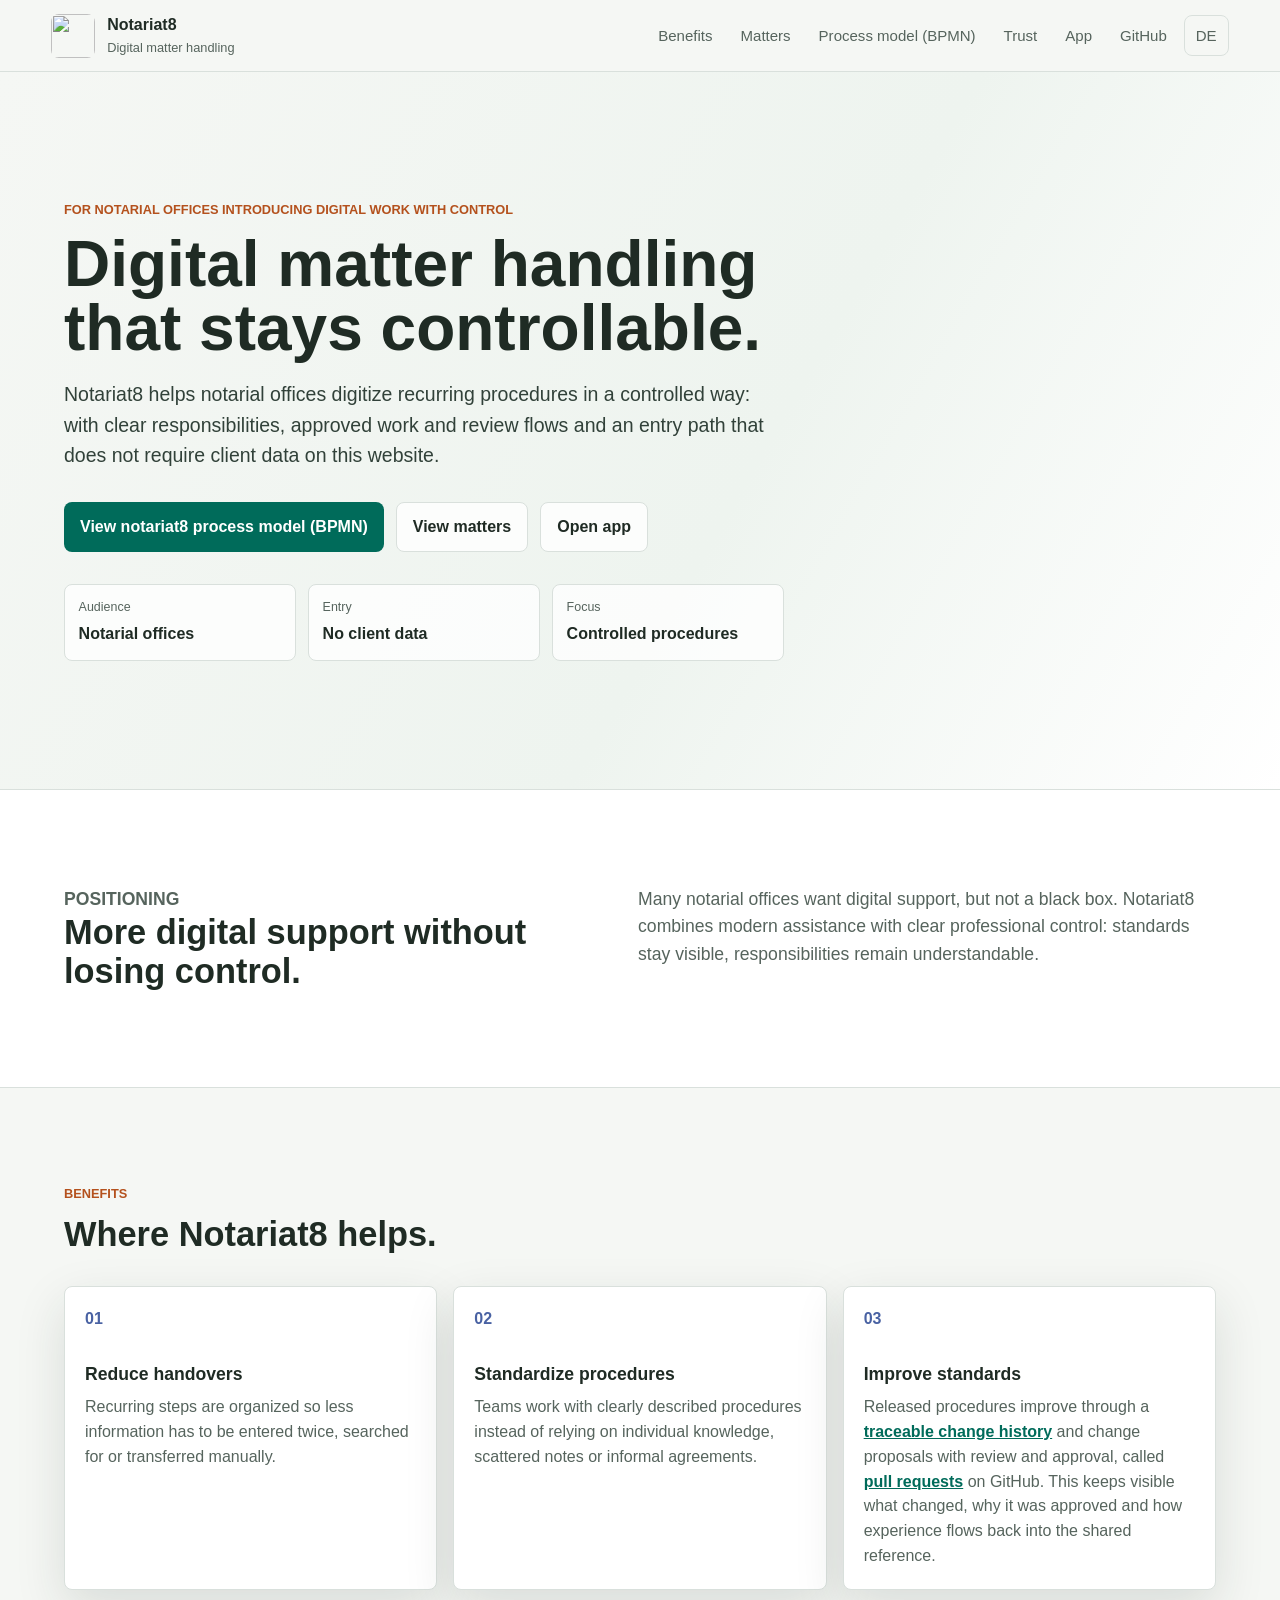
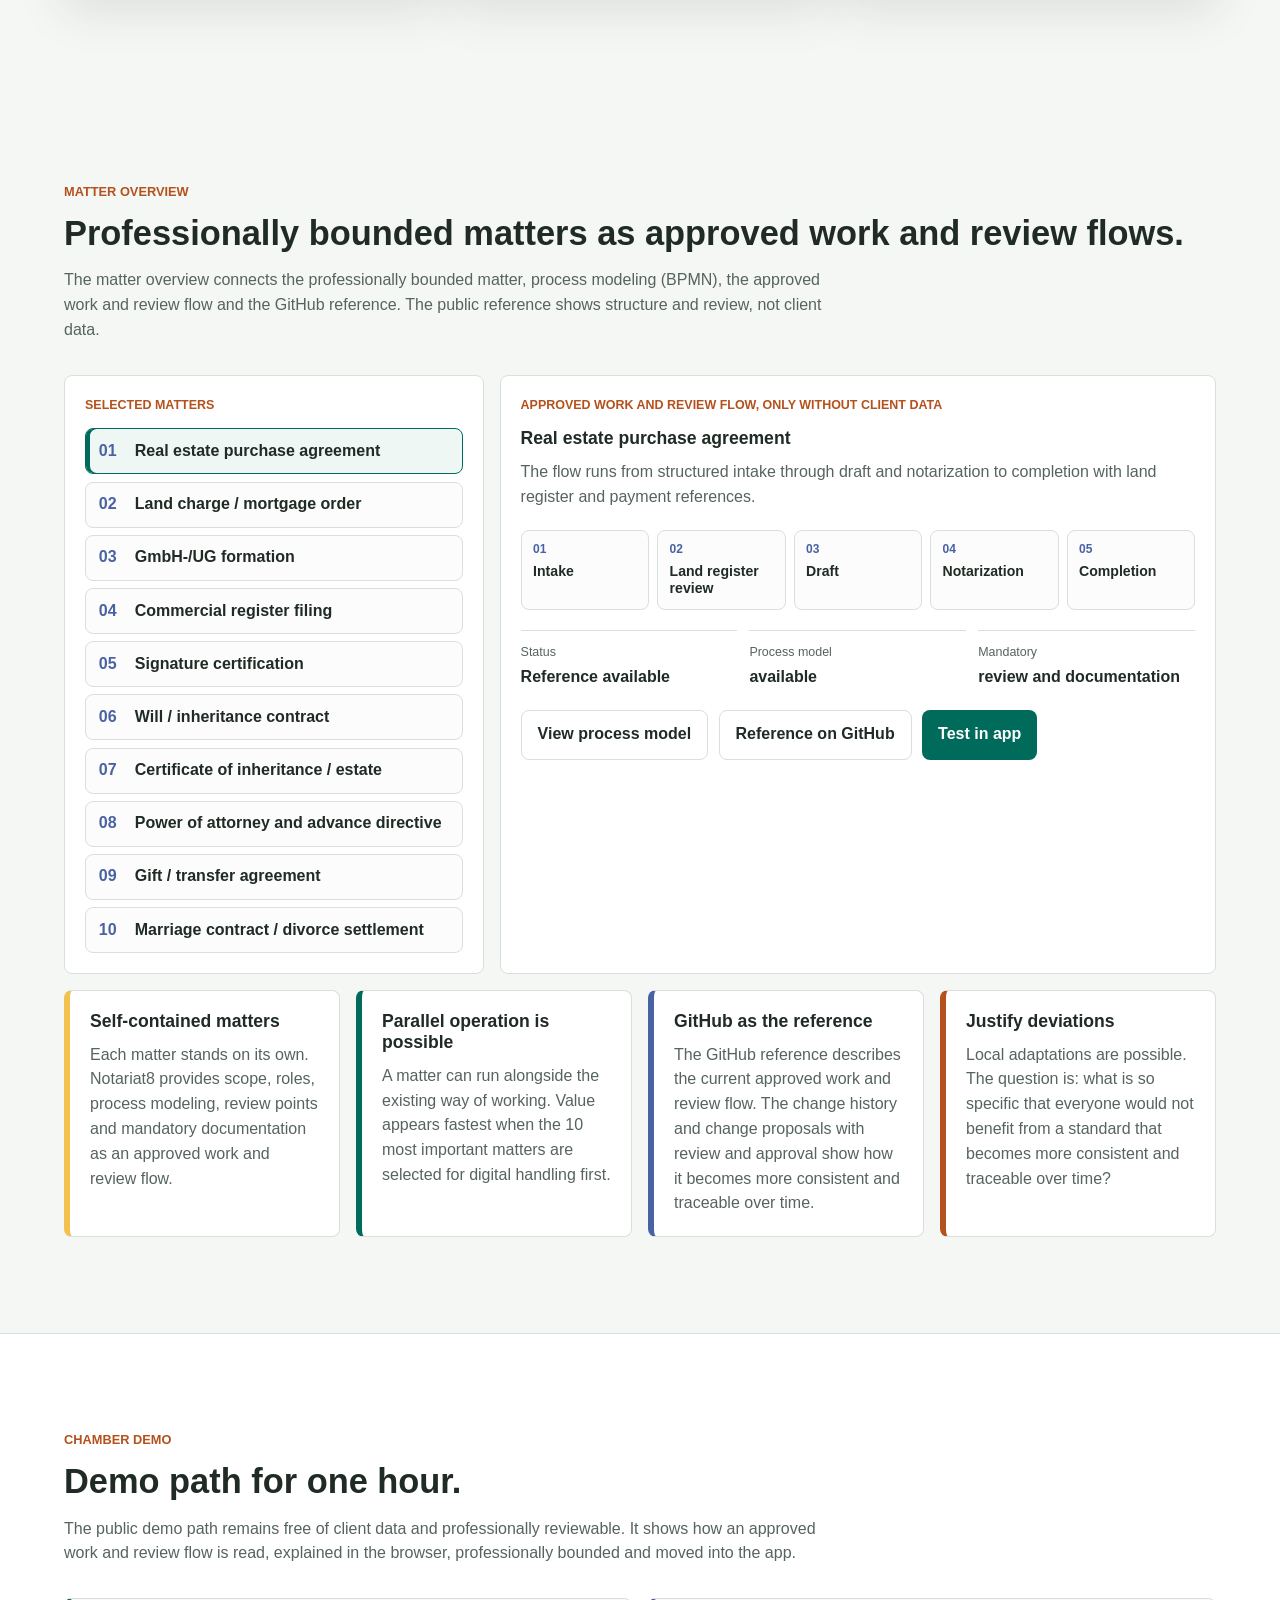
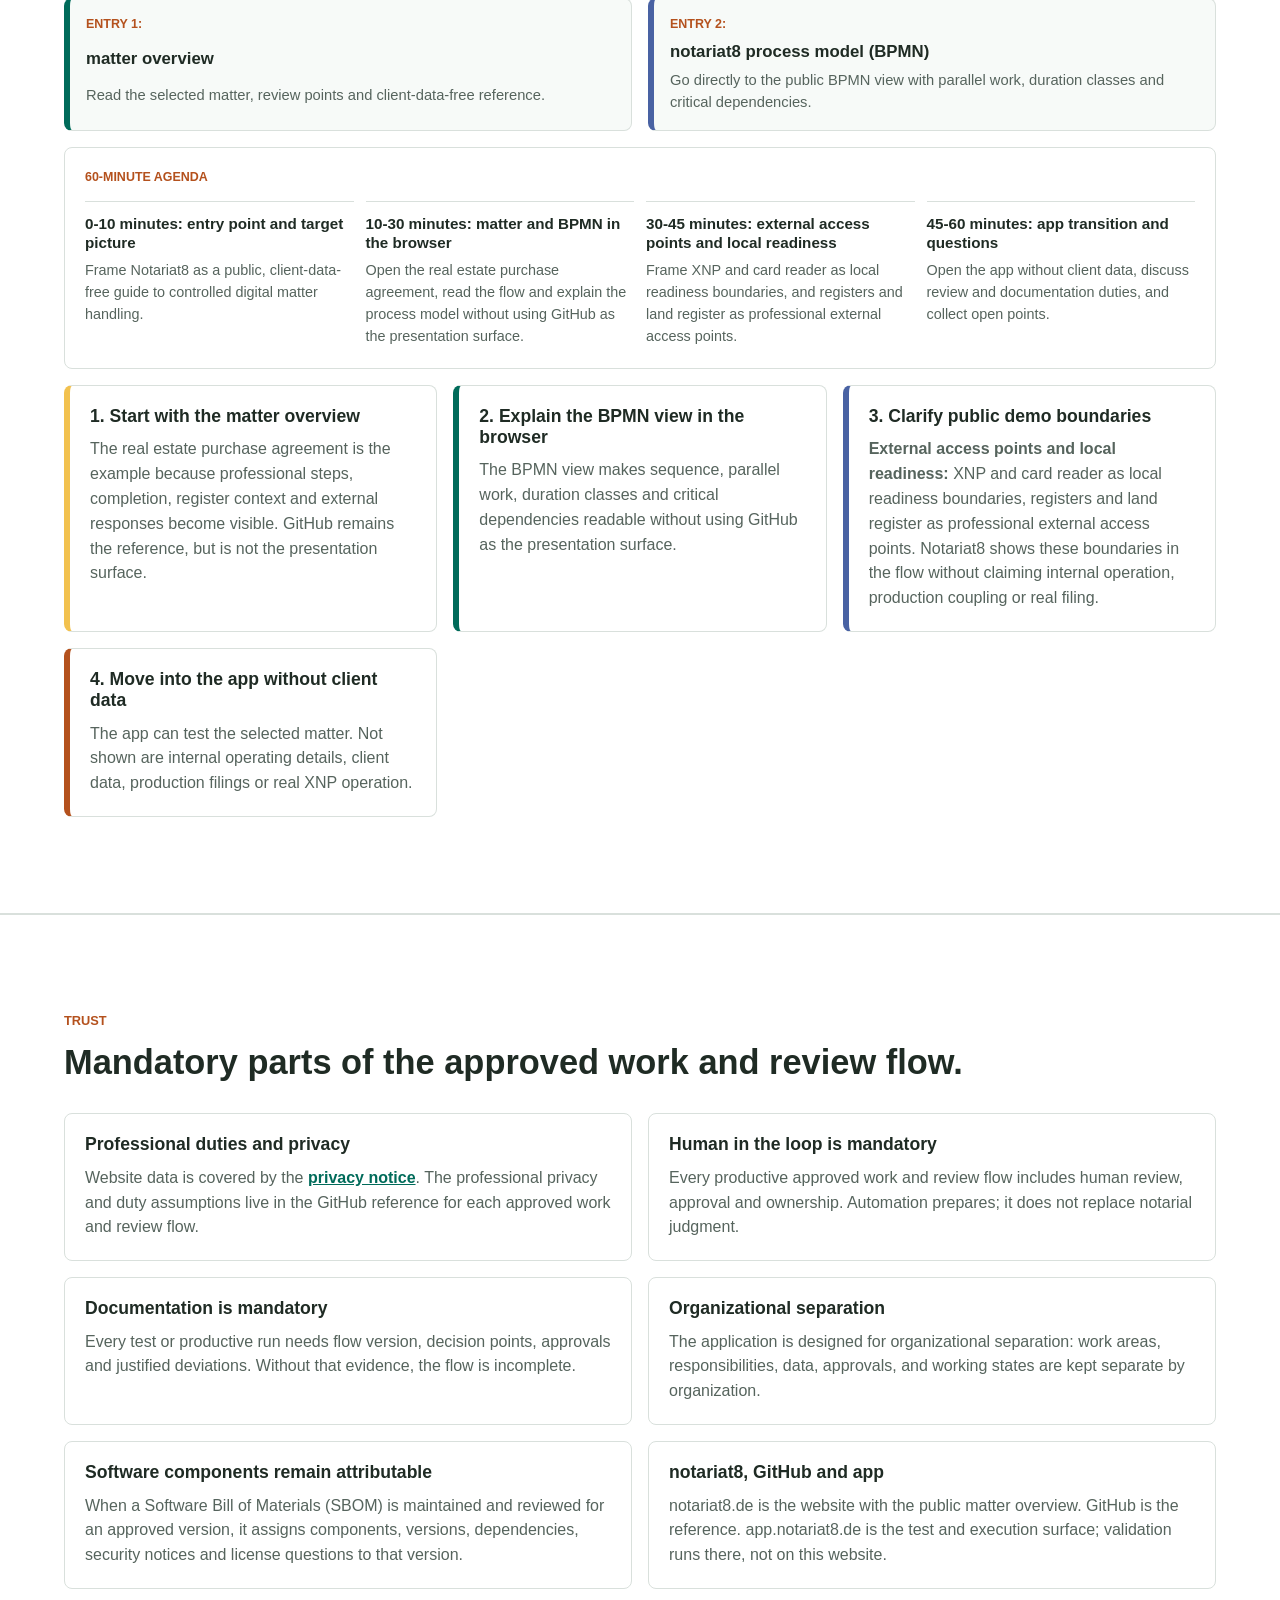
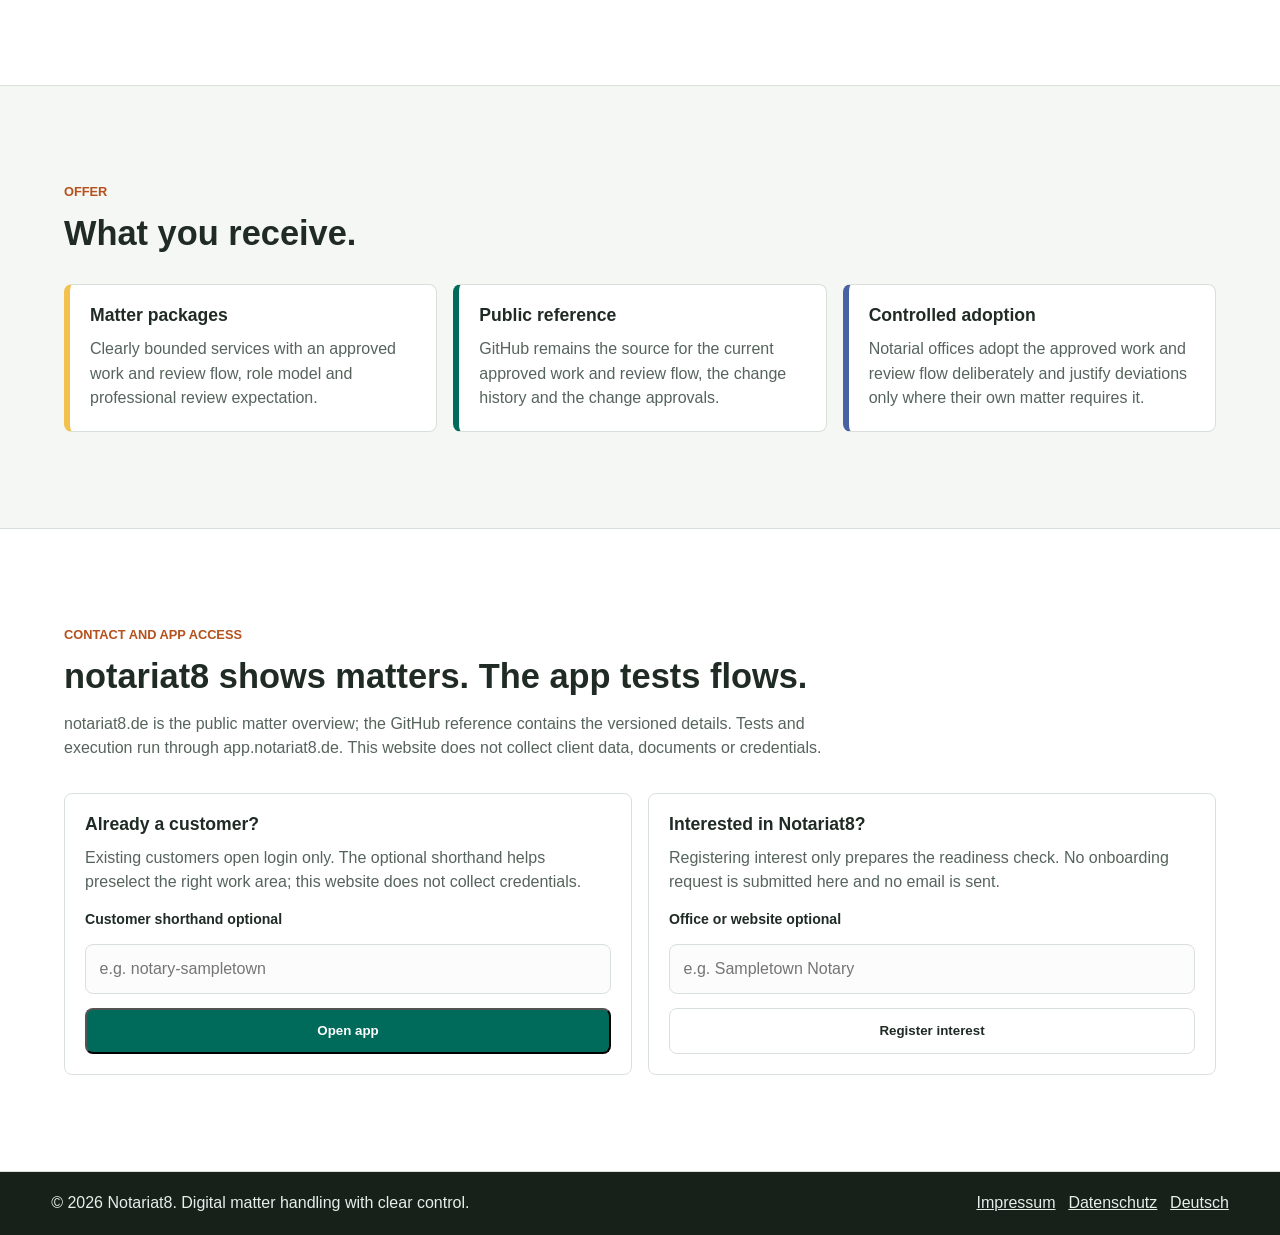
==== en/index.html @ 85827b91 "fix: make process model the primary matter view" ====
<!doctype html>
<html lang="en">
  <head>
    <meta charset="utf-8">
    <meta name="viewport" content="width=device-width, initial-scale=1">
    <title>Notariat8 | Controlled digital matter handling</title>
    <meta name="description" content="Notariat8 provides professionally bounded matters and approved work and review flows for notarial offices: with a GitHub reference, traceable change history and no client data on this website.">
    <meta name="theme-color" content="#f5f7f4">
    <link rel="canonical" href="https://notariat8.de/en/">
    <link rel="alternate" hreflang="de" href="https://notariat8.de/">
    <link rel="alternate" hreflang="en" href="https://notariat8.de/en/">
    <link rel="icon" href="https://bild8.de/assets/8/svg/n8.svg" type="image/svg+xml">
    <meta name="nac-app-url" content="https://app.notariat8.de">
    <link rel="stylesheet" href="../assets/site.css?v=20260621-process-model-readability">
    <script src="../assets/site.js?v=20260613-process-model" defer></script>
  </head>
  <body>
    <a class="skip-link" href="#content">Skip to content</a>
    <header class="site-header">
      <a class="brand" href="../" aria-label="Notariat8 home">
        <img class="brand-mark" src="https://bild8.de/assets/8/svg/n8.svg" width="44" height="44" alt="" aria-hidden="true">
        <span>
          <strong>Notariat8</strong>
          <small>Digital matter handling</small>
        </span>
      </a>
      <button class="nav-toggle" type="button" aria-label="Open navigation" aria-expanded="false" aria-controls="site-nav">☰</button>
      <nav class="site-nav" id="site-nav" aria-label="Main navigation">
        <a href="#benefits">Benefits</a>
        <a href="#process">Matters</a>
        <a href="process-model.html?matter=immobilienkaufvertrag">Process model (BPMN)</a>
        <a href="#governance">Trust</a>
        <a href="#app">App</a>
        <a href="https://github.com/notariat8/NaC">GitHub</a>
        <a class="language-link" href="../" lang="de">DE</a>
      </nav>
    </header>

    <main id="content">
      <section class="hero" aria-labelledby="hero-title">
        <div class="hero-content">
          <p class="eyebrow">For notarial offices introducing digital work with control</p>
          <h1 id="hero-title">Digital matter handling that stays controllable.</h1>
          <p class="lead">Notariat8 helps notarial offices digitize recurring procedures in a controlled way: with clear responsibilities, approved work and review flows and an entry path that does not require client data on this website.</p>
          <div class="hero-actions" aria-label="Primary actions">
            <a class="button primary" href="process-model.html?matter=immobilienkaufvertrag">View notariat8 process model (BPMN)</a>
            <a class="button secondary" href="#process">View matters</a>
            <a class="button secondary" href="#app">Open app</a>
          </div>
          <dl class="hero-facts" aria-label="Notariat8 summary">
            <div>
              <dt>Audience</dt>
              <dd>Notarial offices</dd>
            </div>
            <div>
              <dt>Entry</dt>
              <dd>No client data</dd>
            </div>
            <div>
              <dt>Focus</dt>
              <dd>Controlled procedures</dd>
            </div>
          </dl>
        </div>
      </section>

      <section class="band intro" aria-label="Positioning">
        <div class="content-grid two">
          <div>
            <p class="section-kicker">Positioning</p>
            <h2>More digital support without losing control.</h2>
          </div>
          <p>Many notarial offices want digital support, but not a black box. Notariat8 combines modern assistance with clear professional control: standards stay visible, responsibilities remain understandable.</p>
        </div>
      </section>

      <section class="section" id="benefits" aria-labelledby="benefits-title">
        <div class="section-heading">
          <p class="section-kicker">Benefits</p>
          <h2 id="benefits-title">Where Notariat8 helps.</h2>
        </div>
        <div class="card-grid">
          <article class="card">
            <span class="card-number">01</span>
            <h3>Reduce handovers</h3>
            <p>Recurring steps are organized so less information has to be entered twice, searched for or transferred manually.</p>
          </article>
          <article class="card">
            <span class="card-number">02</span>
            <h3>Standardize procedures</h3>
            <p>Teams work with clearly described procedures instead of relying on individual knowledge, scattered notes or informal agreements.</p>
          </article>
          <article class="card">
            <span class="card-number">03</span>
            <h3>Improve standards</h3>
            <p>Released procedures improve through a <a class="text-link" href="https://docs.github.com/github/committing-changes-to-your-project/creating-and-editing-commits/about-commits">traceable change history</a> and change proposals with review and approval, called <a class="text-link" href="https://docs.github.com/en/pull-requests/collaborating-with-pull-requests/proposing-changes-to-your-work-with-pull-requests/about-pull-requests">pull requests</a> on GitHub. This keeps visible what changed, why it was approved and how experience flows back into the shared reference.</p>
          </article>
        </div>
      </section>

      <section class="section" id="process" aria-labelledby="process-title">
        <div class="section-heading">
          <p class="section-kicker">Matter overview</p>
          <h2 id="process-title">Professionally bounded matters as approved work and review flows.</h2>
          <p>The matter overview connects the professionally bounded matter, process modeling (BPMN), the approved work and review flow and the GitHub reference. The public reference shows structure and review, not client data.</p>
        </div>
        <div class="usecase-viewer" data-usecase-viewer>
          <div class="usecase-browser" aria-label="Selected matters">
            <p class="viewer-label">Selected matters</p>
            <div class="usecase-tabs" role="tablist" aria-label="Choose matter">
              <button class="usecase-tab is-active" type="button" role="tab" id="tab-en-immobilienkaufvertrag" aria-controls="panel-en-immobilienkaufvertrag" aria-selected="true" data-usecase-tab="en-immobilienkaufvertrag"><span>01</span>Real estate purchase agreement</button>
              <button class="usecase-tab" type="button" role="tab" id="tab-en-grundschuld-hypothekenbestellung" aria-controls="panel-en-grundschuld-hypothekenbestellung" aria-selected="false" data-usecase-tab="en-grundschuld-hypothekenbestellung"><span>02</span>Land charge / mortgage order</button>
              <button class="usecase-tab" type="button" role="tab" id="tab-en-online-gmbh-gruendung" aria-controls="panel-en-online-gmbh-gruendung" aria-selected="false" data-usecase-tab="en-online-gmbh-gruendung"><span>03</span>GmbH-/UG formation</button>
              <button class="usecase-tab" type="button" role="tab" id="tab-en-handelsregisteranmeldung" aria-controls="panel-en-handelsregisteranmeldung" aria-selected="false" data-usecase-tab="en-handelsregisteranmeldung"><span>04</span>Commercial register filing</button>
              <button class="usecase-tab" type="button" role="tab" id="tab-en-unterschriftsbeglaubigung" aria-controls="panel-en-unterschriftsbeglaubigung" aria-selected="false" data-usecase-tab="en-unterschriftsbeglaubigung"><span>05</span>Signature certification</button>
              <button class="usecase-tab" type="button" role="tab" id="tab-en-testament-erbvertrag" aria-controls="panel-en-testament-erbvertrag" aria-selected="false" data-usecase-tab="en-testament-erbvertrag"><span>06</span>Will / inheritance contract</button>
              <button class="usecase-tab" type="button" role="tab" id="tab-en-erbscheinsantrag-nachlass" aria-controls="panel-en-erbscheinsantrag-nachlass" aria-selected="false" data-usecase-tab="en-erbscheinsantrag-nachlass"><span>07</span>Certificate of inheritance / estate</button>
              <button class="usecase-tab" type="button" role="tab" id="tab-en-vorsorgevollmacht-patientenverfuegung" aria-controls="panel-en-vorsorgevollmacht-patientenverfuegung" aria-selected="false" data-usecase-tab="en-vorsorgevollmacht-patientenverfuegung"><span>08</span>Power of attorney and advance directive</button>
              <button class="usecase-tab" type="button" role="tab" id="tab-en-schenkungsvertrag-uebertragungsvertrag" aria-controls="panel-en-schenkungsvertrag-uebertragungsvertrag" aria-selected="false" data-usecase-tab="en-schenkungsvertrag-uebertragungsvertrag"><span>09</span>Gift / transfer agreement</button>
              <button class="usecase-tab" type="button" role="tab" id="tab-en-ehevertrag-scheidungsfolgenvereinbarung" aria-controls="panel-en-ehevertrag-scheidungsfolgenvereinbarung" aria-selected="false" data-usecase-tab="en-ehevertrag-scheidungsfolgenvereinbarung"><span>10</span>Marriage contract / divorce settlement</button>
            </div>
          </div>
          <div class="usecase-panels">
            <article class="usecase-panel is-active" role="tabpanel" id="panel-en-immobilienkaufvertrag" aria-labelledby="tab-en-immobilienkaufvertrag" data-usecase-panel="en-immobilienkaufvertrag">
              <p class="viewer-label">Approved work and review flow, only without client data</p>
              <h3>Real estate purchase agreement</h3>
              <p>The flow runs from structured intake through draft and notarization to completion with land register and payment references.</p>
              <ol class="process-steps">
                <li>Intake</li>
                <li>Land register review</li>
                <li>Draft</li>
                <li>Notarization</li>
                <li>Completion</li>
              </ol>
              <dl class="viewer-meta">
                <div><dt>Status</dt><dd>Reference available</dd></div>
                <div><dt>Process model</dt><dd>available</dd></div>
                <div><dt>Mandatory</dt><dd>review and documentation</dd></div>
              </dl>
              <div class="viewer-actions">
                <a class="button secondary" href="process-model.html?matter=immobilienkaufvertrag">View process model</a>
                <a class="button secondary" href="https://github.com/notariat8/NaC/tree/main/usecases/immobilienkaufvertrag">Reference on GitHub</a>
                <a class="button primary" href="https://app.notariat8.de/login?source=notariat8&amp;entry=usecase&amp;usecase=immobilienkaufvertrag">Test in app</a>
              </div>
            </article>
            <article class="usecase-panel" role="tabpanel" id="panel-en-grundschuld-hypothekenbestellung" aria-labelledby="tab-en-grundschuld-hypothekenbestellung" data-usecase-panel="en-grundschuld-hypothekenbestellung" hidden>
              <p class="viewer-label">Approved work and review flow, only without client data</p>
              <h3>Land charge / mortgage order</h3>
              <p>The flow combines land register context, lender requirements, draft, notarization and filing in one reviewable sequence.</p>
              <ol class="process-steps">
                <li>Intake</li>
                <li>Lender terms</li>
                <li>Draft</li>
                <li>Notarization</li>
                <li>Filing</li>
              </ol>
              <dl class="viewer-meta">
                <div><dt>Status</dt><dd>Reference available</dd></div>
                <div><dt>Process model</dt><dd>available</dd></div>
                <div><dt>Mandatory</dt><dd>review and documentation</dd></div>
              </dl>
              <div class="viewer-actions">
                <a class="button secondary" href="process-model.html?matter=grundschuld-hypothekenbestellung">View process model</a>
                <a class="button secondary" href="https://github.com/notariat8/NaC/tree/main/usecases/grundschuld-hypothekenbestellung">Reference on GitHub</a>
                <a class="button primary" href="https://app.notariat8.de/login?source=notariat8&amp;entry=usecase&amp;usecase=grundschuld-hypothekenbestellung">Test in app</a>
              </div>
            </article>
            <article class="usecase-panel" role="tabpanel" id="panel-en-online-gmbh-gruendung" aria-labelledby="tab-en-online-gmbh-gruendung" data-usecase-panel="en-online-gmbh-gruendung" hidden>
              <p class="viewer-label">Approved work and review flow, only without client data</p>
              <h3>GmbH-/UG formation</h3>
              <p>The flow shows digital company formation with party intake, articles, notarization, register filing and evidence.</p>
              <ol class="process-steps">
                <li>Parties</li>
                <li>Articles</li>
                <li>Notarization</li>
                <li>Register</li>
                <li>Evidence</li>
              </ol>
              <dl class="viewer-meta">
                <div><dt>Status</dt><dd>Reference available</dd></div>
                <div><dt>Process model</dt><dd>available</dd></div>
                <div><dt>Mandatory</dt><dd>review and documentation</dd></div>
              </dl>
              <div class="viewer-actions">
                <a class="button secondary" href="process-model.html?matter=online-gmbh-gruendung">View process model</a>
                <a class="button secondary" href="https://github.com/notariat8/NaC/tree/main/usecases/online-gmbh-gruendung">Reference on GitHub</a>
                <a class="button primary" href="https://app.notariat8.de/login?source=notariat8&amp;entry=usecase&amp;usecase=online-gmbh-gruendung">Test in app</a>
              </div>
            </article>
            <article class="usecase-panel" role="tabpanel" id="panel-en-handelsregisteranmeldung" aria-labelledby="tab-en-handelsregisteranmeldung" data-usecase-panel="en-handelsregisteranmeldung" hidden>
              <p class="viewer-label">Approved work and review flow, only without client data</p>
              <h3>Commercial register filing</h3>
              <p>The flow connects the filing basis, representation review, draft, signature and register submission.</p>
              <ol class="process-steps">
                <li>Trigger</li>
                <li>Representation</li>
                <li>Draft</li>
                <li>Signature</li>
                <li>Register</li>
              </ol>
              <dl class="viewer-meta">
                <div><dt>Status</dt><dd>Reference available</dd></div>
                <div><dt>Process model</dt><dd>available</dd></div>
                <div><dt>Mandatory</dt><dd>review and documentation</dd></div>
              </dl>
              <div class="viewer-actions">
                <a class="button secondary" href="process-model.html?matter=handelsregisteranmeldung">View process model</a>
                <a class="button secondary" href="https://github.com/notariat8/NaC/tree/main/usecases/handelsregisteranmeldung">Reference on GitHub</a>
                <a class="button primary" href="https://app.notariat8.de/login?source=notariat8&amp;entry=usecase&amp;usecase=handelsregisteranmeldung">Test in app</a>
              </div>
            </article>
            <article class="usecase-panel" role="tabpanel" id="panel-en-unterschriftsbeglaubigung" aria-labelledby="tab-en-unterschriftsbeglaubigung" data-usecase-panel="en-unterschriftsbeglaubigung" hidden>
              <p class="viewer-label">Approved work and review flow, only without client data</p>
              <h3>Signature certification</h3>
              <p>The flow keeps identity, representation, document review, certification and issued copy together as one closed process.</p>
              <ol class="process-steps">
                <li>Identity</li>
                <li>Representation</li>
                <li>Document</li>
                <li>Certification</li>
                <li>Issued copy</li>
              </ol>
              <dl class="viewer-meta">
                <div><dt>Status</dt><dd>Reference available</dd></div>
                <div><dt>Process model</dt><dd>available</dd></div>
                <div><dt>Mandatory</dt><dd>review and documentation</dd></div>
              </dl>
              <div class="viewer-actions">
                <a class="button secondary" href="process-model.html?matter=unterschriftsbeglaubigung">View process model</a>
                <a class="button secondary" href="https://github.com/notariat8/NaC/tree/main/usecases/unterschriftsbeglaubigung">Reference on GitHub</a>
                <a class="button primary" href="https://app.notariat8.de/login?source=notariat8&amp;entry=usecase&amp;usecase=unterschriftsbeglaubigung">Test in app</a>
              </div>
            </article>
            <article class="usecase-panel" role="tabpanel" id="panel-en-testament-erbvertrag" aria-labelledby="tab-en-testament-erbvertrag" data-usecase-panel="en-testament-erbvertrag" hidden>
              <p class="viewer-label">Approved work and review flow, only without client data</p>
              <h3>Will / inheritance contract</h3>
              <p>The flow shows consultation, draft, notarization, custody and register reference without personal data.</p>
              <ol class="process-steps">
                <li>Consultation</li>
                <li>Draft</li>
                <li>Notarization</li>
                <li>Custody</li>
                <li>Evidence</li>
              </ol>
              <dl class="viewer-meta">
                <div><dt>Status</dt><dd>Reference available</dd></div>
                <div><dt>Process model</dt><dd>available</dd></div>
                <div><dt>Mandatory</dt><dd>review and documentation</dd></div>
              </dl>
              <div class="viewer-actions">
                <a class="button secondary" href="process-model.html?matter=testament-erbvertrag">View process model</a>
                <a class="button secondary" href="https://github.com/notariat8/NaC/tree/main/usecases/testament-erbvertrag">Reference on GitHub</a>
                <a class="button primary" href="https://app.notariat8.de/login?source=notariat8&amp;entry=usecase&amp;usecase=testament-erbvertrag">Test in app</a>
              </div>
            </article>
            <article class="usecase-panel" role="tabpanel" id="panel-en-erbscheinsantrag-nachlass" aria-labelledby="tab-en-erbscheinsantrag-nachlass" data-usecase-panel="en-erbscheinsantrag-nachlass" hidden>
              <p class="viewer-label">Approved work and review flow, only without client data</p>
              <h3>Certificate of inheritance / estate</h3>
              <p>The flow organizes succession, civil status documents, application, sworn statement, notarization and court reference.</p>
              <ol class="process-steps">
                <li>Succession</li>
                <li>Documents</li>
                <li>Application</li>
                <li>Notarization</li>
                <li>Court</li>
              </ol>
              <dl class="viewer-meta">
                <div><dt>Status</dt><dd>Reference available</dd></div>
                <div><dt>Process model</dt><dd>available</dd></div>
                <div><dt>Mandatory</dt><dd>review and documentation</dd></div>
              </dl>
              <div class="viewer-actions">
                <a class="button secondary" href="process-model.html?matter=erbscheinsantrag-nachlass">View process model</a>
                <a class="button secondary" href="https://github.com/notariat8/NaC/tree/main/usecases/erbscheinsantrag-nachlass">Reference on GitHub</a>
                <a class="button primary" href="https://app.notariat8.de/login?source=notariat8&amp;entry=usecase&amp;usecase=erbscheinsantrag-nachlass">Test in app</a>
              </div>
            </article>
            <article class="usecase-panel" role="tabpanel" id="panel-en-vorsorgevollmacht-patientenverfuegung" aria-labelledby="tab-en-vorsorgevollmacht-patientenverfuegung" data-usecase-panel="en-vorsorgevollmacht-patientenverfuegung" hidden>
              <p class="viewer-label">Approved work and review flow, only without client data</p>
              <h3>Power of attorney and advance directive</h3>
              <p>The flow makes parties, scope, identity, notarization or certification, registration and issued copies visible.</p>
              <ol class="process-steps">
                <li>Parties</li>
                <li>Scope</li>
                <li>Identity</li>
                <li>Deed</li>
                <li>Register</li>
              </ol>
              <dl class="viewer-meta">
                <div><dt>Status</dt><dd>Reference available</dd></div>
                <div><dt>Process model</dt><dd>available</dd></div>
                <div><dt>Mandatory</dt><dd>review and documentation</dd></div>
              </dl>
              <div class="viewer-actions">
                <a class="button secondary" href="process-model.html?matter=vorsorgevollmacht-patientenverfuegung">View process model</a>
                <a class="button secondary" href="https://github.com/notariat8/NaC/tree/main/usecases/vorsorgevollmacht-patientenverfuegung">Reference on GitHub</a>
                <a class="button primary" href="https://app.notariat8.de/login?source=notariat8&amp;entry=usecase&amp;usecase=vorsorgevollmacht-patientenverfuegung">Test in app</a>
              </div>
            </article>
            <article class="usecase-panel" role="tabpanel" id="panel-en-schenkungsvertrag-uebertragungsvertrag" aria-labelledby="tab-en-schenkungsvertrag-uebertragungsvertrag" data-usecase-panel="en-schenkungsvertrag-uebertragungsvertrag" hidden>
              <p class="viewer-label">Approved work and review flow, only without client data</p>
              <h3>Gift / transfer agreement</h3>
              <p>The flow brings parties, object, land register or register context, draft, notarization and completion together.</p>
              <ol class="process-steps">
                <li>Parties</li>
                <li>Object</li>
                <li>Draft</li>
                <li>Notarization</li>
                <li>Completion</li>
              </ol>
              <dl class="viewer-meta">
                <div><dt>Status</dt><dd>Reference available</dd></div>
                <div><dt>Process model</dt><dd>available</dd></div>
                <div><dt>Mandatory</dt><dd>review and documentation</dd></div>
              </dl>
              <div class="viewer-actions">
                <a class="button secondary" href="process-model.html?matter=schenkungsvertrag-uebertragungsvertrag">View process model</a>
                <a class="button secondary" href="https://github.com/notariat8/NaC/tree/main/usecases/schenkungsvertrag-uebertragungsvertrag">Reference on GitHub</a>
                <a class="button primary" href="https://app.notariat8.de/login?source=notariat8&amp;entry=usecase&amp;usecase=schenkungsvertrag-uebertragungsvertrag">Test in app</a>
              </div>
            </article>
            <article class="usecase-panel" role="tabpanel" id="panel-en-ehevertrag-scheidungsfolgenvereinbarung" aria-labelledby="tab-en-ehevertrag-scheidungsfolgenvereinbarung" data-usecase-panel="en-ehevertrag-scheidungsfolgenvereinbarung" hidden>
              <p class="viewer-label">Approved work and review flow, only without client data</p>
              <h3>Marriage contract / divorce settlement</h3>
              <p>The flow structures parties, regulated areas, draft, notarization, issued copy and later traceability.</p>
              <ol class="process-steps">
                <li>Parties</li>
                <li>Terms</li>
                <li>Draft</li>
                <li>Notarization</li>
                <li>Issued copy</li>
              </ol>
              <dl class="viewer-meta">
                <div><dt>Status</dt><dd>Reference available</dd></div>
                <div><dt>Process model</dt><dd>available</dd></div>
                <div><dt>Mandatory</dt><dd>review and documentation</dd></div>
              </dl>
              <div class="viewer-actions">
                <a class="button secondary" href="process-model.html?matter=ehevertrag-scheidungsfolgenvereinbarung">View process model</a>
                <a class="button secondary" href="https://github.com/notariat8/NaC/tree/main/usecases/ehevertrag-scheidungsfolgenvereinbarung">Reference on GitHub</a>
                <a class="button primary" href="https://app.notariat8.de/login?source=notariat8&amp;entry=usecase&amp;usecase=ehevertrag-scheidungsfolgenvereinbarung">Test in app</a>
              </div>
            </article>
          </div>
        </div>
        <div class="artifact-layout use-case-layout">
          <article>
            <h3>Self-contained matters</h3>
            <p>Each matter stands on its own. Notariat8 provides scope, roles, process modeling, review points and mandatory documentation as an approved work and review flow.</p>
          </article>
          <article>
            <h3>Parallel operation is possible</h3>
            <p>A matter can run alongside the existing way of working. Value appears fastest when the 10 most important matters are selected for digital handling first.</p>
          </article>
          <article>
            <h3>GitHub as the reference</h3>
            <p>The GitHub reference describes the current approved work and review flow. The change history and change proposals with review and approval show how it becomes more consistent and traceable over time.</p>
          </article>
          <article>
            <h3>Justify deviations</h3>
            <p>Local adaptations are possible. The question is: what is so specific that everyone would not benefit from a standard that becomes more consistent and traceable over time?</p>
          </article>
        </div>
      </section>

      <section class="band" id="demo-path" aria-labelledby="demo-path-title">
        <div class="section-heading">
          <p class="section-kicker">Chamber demo</p>
          <h2 id="demo-path-title">Demo path for one hour.</h2>
          <p>The public demo path remains free of client data and professionally reviewable. It shows how an approved work and review flow is read, explained in the browser, professionally bounded and moved into the app.</p>
        </div>
        <div class="demo-entry-grid" aria-label="Demo entry points">
          <a class="demo-entry" href="#process">
            <span>Entry 1:</span>
            <strong>matter overview</strong>
            <small>Read the selected matter, review points and client-data-free reference.</small>
          </a>
          <a class="demo-entry" href="process-model.html?matter=immobilienkaufvertrag">
            <span>Entry 2:</span>
            <strong>notariat8 process model (BPMN)</strong>
            <small>Go directly to the public BPMN view with parallel work, duration classes and critical dependencies.</small>
          </a>
        </div>
        <div class="demo-agenda" aria-label="60-minute agenda">
          <p class="viewer-label">60-minute agenda</p>
          <ol>
            <li><strong>0-10 minutes: entry point and target picture</strong><span>Frame Notariat8 as a public, client-data-free guide to controlled digital matter handling.</span></li>
            <li><strong>10-30 minutes: matter and BPMN in the browser</strong><span>Open the real estate purchase agreement, read the flow and explain the process model without using GitHub as the presentation surface.</span></li>
            <li><strong>30-45 minutes: external access points and local readiness</strong><span>Frame XNP and card reader as local readiness boundaries, and registers and land register as professional external access points.</span></li>
            <li><strong>45-60 minutes: app transition and questions</strong><span>Open the app without client data, discuss review and documentation duties, and collect open points.</span></li>
          </ol>
        </div>
        <div class="artifact-layout">
          <article>
            <h3>1. Start with the matter overview</h3>
            <p>The real estate purchase agreement is the example because professional steps, completion, register context and external responses become visible. GitHub remains the reference, but is not the presentation surface.</p>
          </article>
          <article>
            <h3>2. Explain the BPMN view in the browser</h3>
            <p>The BPMN view makes sequence, parallel work, duration classes and critical dependencies readable without using GitHub as the presentation surface.</p>
          </article>
          <article>
            <h3>3. Clarify public demo boundaries</h3>
            <p><strong>External access points and local readiness:</strong> XNP and card reader as local readiness boundaries, registers and land register as professional external access points. Notariat8 shows these boundaries in the flow without claiming internal operation, production coupling or real filing.</p>
          </article>
          <article>
            <h3>4. Move into the app without client data</h3>
            <p>The app can test the selected matter. Not shown are internal operating details, client data, production filings or real XNP operation.</p>
          </article>
        </div>
      </section>

      <section class="band" id="governance" aria-labelledby="governance-title">
        <div class="section-heading">
          <p class="section-kicker">Trust</p>
          <h2 id="governance-title">Mandatory parts of the approved work and review flow.</h2>
        </div>
        <div class="governance-list">
          <div>
            <h3>Professional duties and privacy</h3>
            <p>Website data is covered by the <a class="text-link" href="../datenschutz.html" lang="de">privacy notice</a>. The professional privacy and duty assumptions live in the GitHub reference for each approved work and review flow.</p>
          </div>
          <div>
            <h3>Human in the loop is mandatory</h3>
            <p>Every productive approved work and review flow includes human review, approval and ownership. Automation prepares; it does not replace notarial judgment.</p>
          </div>
          <div>
            <h3>Documentation is mandatory</h3>
            <p>Every test or productive run needs flow version, decision points, approvals and justified deviations. Without that evidence, the flow is incomplete.</p>
          </div>
          <div>
            <h3>Organizational separation</h3>
            <p>The application is designed for organizational separation: work areas, responsibilities, data, approvals, and working states are kept separate by organization.</p>
          </div>
          <div>
            <h3>Software components remain attributable</h3>
            <p>When a Software Bill of Materials (SBOM) is maintained and reviewed for an approved version, it assigns components, versions, dependencies, security notices and license questions to that version.</p>
          </div>
          <div>
            <h3>notariat8, GitHub and app</h3>
            <p>notariat8.de is the website with the public matter overview. GitHub is the reference. app.notariat8.de is the test and execution surface; validation runs there, not on this website.</p>
          </div>
        </div>
      </section>

      <section class="section" id="offer" aria-labelledby="offer-title">
        <div class="section-heading">
          <p class="section-kicker">Offer</p>
          <h2 id="offer-title">What you receive.</h2>
        </div>
        <div class="artifact-layout">
          <article>
            <h3>Matter packages</h3>
            <p>Clearly bounded services with an approved work and review flow, role model and professional review expectation.</p>
          </article>
          <article>
            <h3>Public reference</h3>
            <p>GitHub remains the source for the current approved work and review flow, the change history and the change approvals.</p>
          </article>
          <article>
            <h3>Controlled adoption</h3>
            <p>Notarial offices adopt the approved work and review flow deliberately and justify deviations only where their own matter requires it.</p>
          </article>
        </div>
      </section>

      <section class="band app-transition" id="app" aria-labelledby="app-title">
        <div class="section-heading">
          <p class="section-kicker">Contact and app access</p>
          <h2 id="app-title">notariat8 shows matters. The app tests flows.</h2>
          <p>notariat8.de is the public matter overview; the GitHub reference contains the versioned details. Tests and execution run through app.notariat8.de. This website does not collect client data, documents or credentials.</p>
        </div>
        <div class="app-transition-grid">
          <form class="app-transition-panel" data-nac-transition="customer">
            <div>
              <h3>Already a customer?</h3>
              <p>Existing customers open login only. The optional shorthand helps preselect the right work area; this website does not collect credentials.</p>
            </div>
            <label for="customer-hint">Customer shorthand optional</label>
            <input id="customer-hint" name="tenant_hint" type="text" inputmode="text" autocomplete="organization" maxlength="120" placeholder="e.g. notary-sampletown">
            <button class="button primary" type="submit">Open app</button>
          </form>
          <form class="app-transition-panel" data-nac-transition="prospect">
            <div>
              <h3>Interested in Notariat8?</h3>
              <p>Registering interest only prepares the readiness check. No onboarding request is submitted here and no email is sent.</p>
            </div>
            <label for="office-hint">Office or website optional</label>
            <input id="office-hint" name="domain_hint" type="text" inputmode="url" autocomplete="organization" maxlength="120" placeholder="e.g. Sampletown Notary">
            <button class="button secondary" type="submit">Register interest</button>
          </form>
        </div>
      </section>

    </main>

    <footer class="site-footer">
      <p>© 2026 Notariat8. Digital matter handling with clear control.</p>
      <nav aria-label="Footer navigation">
        <a href="../impressum.html" lang="de">Impressum</a>
        <a href="../datenschutz.html" lang="de">Datenschutz</a>
        <a href="../" lang="de">Deutsch</a>
      </nav>
    </footer>
  </body>
</html>
---- assets/site.css ----
:root {
  --ink: #1f2b24;
  --muted: #56645d;
  --paper: #f5f7f4;
  --surface: #ffffff;
  --line: #d9e0dc;
  --green: #006b5a;
  --green-dark: #06483f;
  --gold: #f2c14e;
  --copper: #b4511d;
  --blue: #4962a3;
  --shadow: 0 18px 50px rgba(31, 43, 36, 0.13);
}

* {
  box-sizing: border-box;
}

html {
  scroll-behavior: smooth;
  scroll-padding-top: 88px;
}

body {
  margin: 0;
  background: var(--paper);
  color: var(--ink);
  font-family: Arial, Helvetica, sans-serif;
  line-height: 1.55;
}

a {
  color: inherit;
}

.skip-link {
  background: var(--ink);
  color: var(--surface);
  left: 1rem;
  padding: 0.5rem 0.75rem;
  position: fixed;
  top: -4rem;
  z-index: 20;
}

.skip-link:focus {
  top: 1rem;
}

.site-header {
  align-items: center;
  background: rgba(245, 247, 244, 0.94);
  border-bottom: 1px solid var(--line);
  display: flex;
  gap: 1rem;
  justify-content: space-between;
  min-height: 72px;
  padding: 0.75rem clamp(1rem, 4vw, 4rem);
  position: sticky;
  top: 0;
  z-index: 10;
}

.brand {
  align-items: center;
  display: inline-flex;
  gap: 0.75rem;
  min-width: 0;
  text-decoration: none;
}

.brand-mark {
  border-radius: 8px;
  flex: 0 0 44px;
  height: 44px;
  object-fit: contain;
  width: 44px;
}

.brand strong,
.brand small {
  display: block;
}

.brand strong {
  font-size: 1rem;
}

.brand small {
  color: var(--muted);
  font-size: 0.8rem;
}

.site-nav {
  align-items: center;
  display: flex;
  gap: 0.35rem;
}

.site-nav a {
  border-radius: 8px;
  color: var(--muted);
  font-size: 0.94rem;
  padding: 0.5rem 0.7rem;
  text-decoration: none;
}

.site-nav a:hover,
.site-nav a:focus-visible {
  background: #e8eee9;
  color: var(--ink);
}

.site-nav.legal-nav {
  display: flex;
}

.language-link {
  border: 1px solid var(--line);
}

.nav-toggle {
  align-items: center;
  background: var(--surface);
  border: 1px solid var(--line);
  border-radius: 8px;
  color: var(--ink);
  display: none;
  font-size: 1.3rem;
  height: 42px;
  justify-content: center;
  width: 42px;
}

.hero {
  align-items: center;
  background: linear-gradient(120deg, #f5f7f4 0%, #eef4ef 58%, #ffffff 100%);
  display: flex;
  min-height: 72vh;
  overflow: hidden;
  padding: clamp(4rem, 10vw, 8rem) clamp(1rem, 5vw, 5rem);
  position: relative;
}

.hero::after {
  background: url("https://bild8.de/assets/8/svg/n8.svg") center / contain no-repeat;
  content: "";
  height: clamp(14rem, 32vw, 28rem);
  opacity: 0.08;
  pointer-events: none;
  position: absolute;
  right: clamp(1rem, 8vw, 8rem);
  top: 50%;
  transform: translateY(-50%);
  width: clamp(14rem, 32vw, 28rem);
}

.hero-content {
  max-width: 780px;
  position: relative;
  z-index: 1;
}

.eyebrow,
.section-kicker {
  color: var(--copper);
  font-size: 0.8rem;
  font-weight: 700;
  letter-spacing: 0;
  margin: 0 0 0.75rem;
  text-transform: uppercase;
}

h1,
h2,
h3,
p {
  overflow-wrap: anywhere;
}

h1 {
  font-size: 4rem;
  line-height: 1;
  margin: 0 0 1rem;
}

h2 {
  font-size: 2.15rem;
  line-height: 1.12;
  margin: 0;
}

h3 {
  font-size: 1.1rem;
  line-height: 1.2;
  margin: 0 0 0.65rem;
}

.lead {
  color: #314139;
  font-size: 1.22rem;
  max-width: 720px;
}

.hero-actions {
  display: flex;
  flex-wrap: wrap;
  gap: 0.75rem;
  margin: 2rem 0;
}

.button {
  align-items: center;
  border-radius: 8px;
  display: inline-flex;
  font-weight: 700;
  justify-content: center;
  min-height: 46px;
  padding: 0.72rem 1rem;
  text-decoration: none;
}

.button.primary {
  background: var(--green);
  color: var(--surface);
}

.button.primary:hover,
.button.primary:focus-visible {
  background: var(--green-dark);
}

.button.secondary {
  background: rgba(255, 255, 255, 0.82);
  border: 1px solid var(--line);
  color: var(--ink);
}

.hero-facts {
  display: grid;
  gap: 0.75rem;
  grid-template-columns: repeat(3, minmax(0, 1fr));
  margin: 0;
  max-width: 720px;
}

.hero-facts div {
  background: rgba(255, 255, 255, 0.78);
  border: 1px solid var(--line);
  border-radius: 8px;
  padding: 0.85rem;
}

.hero-facts dt {
  color: var(--muted);
  font-size: 0.78rem;
  margin-bottom: 0.25rem;
}

.hero-facts dd {
  font-weight: 700;
  margin: 0;
}

.band,
.section,
.cta-band,
.legal-page {
  padding: clamp(3rem, 8vw, 6rem) clamp(1rem, 5vw, 5rem);
}

section[id] {
  scroll-margin-top: 88px;
}

.band {
  background: var(--surface);
  border-block: 1px solid var(--line);
}

.content-grid.two {
  align-items: start;
  display: grid;
  gap: clamp(1.5rem, 4vw, 4rem);
  grid-template-columns: minmax(0, 0.95fr) minmax(0, 1.05fr);
  margin: 0 auto;
  max-width: 1180px;
}

.content-grid p {
  color: var(--muted);
  font-size: 1.1rem;
  margin: 0;
}

.section-heading {
  margin: 0 auto 2rem;
  max-width: 1180px;
}

.section-heading p:last-child {
  color: var(--muted);
  margin: 1rem 0 0;
  max-width: 760px;
}

.card-grid,
.artifact-layout,
.governance-list {
  display: grid;
  gap: 1rem;
  margin: 0 auto;
  max-width: 1180px;
}

.card-grid {
  grid-template-columns: repeat(3, minmax(0, 1fr));
}

.card,
.artifact-layout article,
.governance-list div,
.legal-box {
  background: var(--surface);
  border: 1px solid var(--line);
  border-radius: 8px;
  padding: 1.25rem;
}

.card {
  box-shadow: var(--shadow);
}

.card-number {
  color: var(--blue);
  display: inline-block;
  font-weight: 700;
  margin-bottom: 2rem;
}

.card p,
.artifact-layout p,
.governance-list p,
.legal-page p {
  color: var(--muted);
  margin: 0;
}

.governance-list {
  grid-template-columns: repeat(2, minmax(0, 1fr));
}

.artifact-layout {
  grid-template-columns: repeat(3, minmax(0, 1fr));
}

.use-case-layout {
  grid-template-columns: repeat(4, minmax(0, 1fr));
}

.artifact-layout article {
  border-left: 6px solid var(--gold);
}

.artifact-layout article:nth-child(2) {
  border-left-color: var(--green);
}

.artifact-layout article:nth-child(3) {
  border-left-color: var(--blue);
}

.artifact-layout article:nth-child(4) {
  border-left-color: var(--copper);
}

.demo-entry-grid,
.demo-agenda {
  margin: 0 auto 1rem;
  max-width: 1180px;
}

.demo-entry-grid {
  display: grid;
  gap: 1rem;
  grid-template-columns: repeat(2, minmax(0, 1fr));
}

.demo-entry {
  background: #f7faf8;
  border: 1px solid var(--line);
  border-left: 6px solid var(--green);
  border-radius: 8px;
  color: var(--ink);
  display: grid;
  gap: 0.25rem;
  padding: 1rem;
  text-decoration: none;
}

.demo-entry:nth-child(2) {
  border-left-color: var(--blue);
}

.demo-entry:hover,
.demo-entry:focus-visible {
  border-color: var(--green);
  outline: none;
}

.demo-entry span {
  color: var(--copper);
  font-size: 0.78rem;
  font-weight: 700;
  text-transform: uppercase;
}

.demo-entry strong {
  font-size: 1.05rem;
}

.demo-entry small {
  color: var(--muted);
  font-size: 0.92rem;
}

.demo-agenda {
  background: var(--surface);
  border: 1px solid var(--line);
  border-radius: 8px;
  padding: 1.25rem;
}

.demo-agenda ol {
  display: grid;
  gap: 0.75rem;
  grid-template-columns: repeat(4, minmax(0, 1fr));
  list-style: none;
  margin: 0;
  padding: 0;
}

.demo-agenda li {
  border-top: 1px solid var(--line);
  min-width: 0;
  padding-top: 0.75rem;
}

.demo-agenda strong,
.demo-agenda span {
  display: block;
}

.demo-agenda strong {
  color: var(--ink);
  font-size: 0.95rem;
  line-height: 1.25;
}

.demo-agenda span {
  color: var(--muted);
  font-size: 0.9rem;
  margin-top: 0.4rem;
}

.usecase-viewer {
  display: grid;
  gap: 1rem;
  grid-template-columns: minmax(16rem, 0.82fr) minmax(0, 1.4fr);
  margin: 0 auto 1rem;
  max-width: 1180px;
}

.usecase-browser,
.usecase-panel {
  background: var(--surface);
  border: 1px solid var(--line);
  border-radius: 8px;
  padding: 1.25rem;
}

.viewer-label {
  color: var(--copper);
  font-size: 0.78rem;
  font-weight: 700;
  letter-spacing: 0;
  margin: 0 0 0.85rem;
  text-transform: uppercase;
}

.usecase-tabs {
  display: grid;
  gap: 0.45rem;
}

.usecase-tab {
  align-items: flex-start;
  background: #fbfcfb;
  border: 1px solid var(--line);
  border-radius: 8px;
  color: var(--ink);
  cursor: pointer;
  display: flex;
  font: inherit;
  font-weight: 700;
  gap: 0.65rem;
  line-height: 1.25;
  min-height: 46px;
  padding: 0.72rem 0.8rem;
  text-align: left;
  width: 100%;
}

.usecase-tab span {
  color: var(--blue);
  flex: 0 0 1.6rem;
  font-weight: 700;
}

.usecase-tab:hover,
.usecase-tab:focus-visible,
.usecase-tab[aria-selected="true"] {
  border-color: var(--green);
  outline: none;
}

.usecase-tab[aria-selected="true"] {
  background: #eef7f4;
  box-shadow: inset 4px 0 0 var(--green);
}

.usecase-panel {
  min-height: 100%;
}

.usecase-panel[hidden] {
  display: none;
}

.usecase-panel > p:not(.viewer-label) {
  color: var(--muted);
  margin: 0;
}

.process-steps {
  counter-reset: process-step;
  display: grid;
  gap: 0.5rem;
  grid-template-columns: repeat(auto-fit, minmax(112px, 1fr));
  list-style: none;
  margin: 1.25rem 0;
  padding: 0;
}

.process-steps li {
  background: #fbfcfb;
  border: 1px solid var(--line);
  border-radius: 8px;
  color: var(--ink);
  font-size: 0.88rem;
  font-weight: 700;
  line-height: 1.25;
  min-height: 68px;
  min-width: 0;
  overflow-wrap: break-word;
  padding: 0.72rem;
}

.process-steps li::before {
  color: var(--blue);
  content: counter(process-step, decimal-leading-zero);
  counter-increment: process-step;
  display: block;
  font-size: 0.75rem;
  margin-bottom: 0.35rem;
}

.viewer-meta {
  display: grid;
  gap: 0.75rem;
  grid-template-columns: repeat(3, minmax(0, 1fr));
  margin: 0 0 1.25rem;
}

.viewer-meta div {
  border-top: 1px solid var(--line);
  padding-top: 0.7rem;
}

.viewer-meta dt {
  color: var(--muted);
  font-size: 0.78rem;
  margin-bottom: 0.2rem;
}

.viewer-meta dd {
  font-weight: 700;
  margin: 0;
}

.viewer-actions {
  display: flex;
  flex-wrap: wrap;
  gap: 0.65rem;
}

.process-model-page .section-heading {
  margin-bottom: 1.25rem;
}

.process-model-hero {
  padding-bottom: clamp(1.75rem, 4vw, 3rem);
  padding-top: clamp(2rem, 5vw, 4rem);
}

.process-model-page h1 {
  font-size: clamp(2.3rem, 5vw, 4rem);
  hyphens: auto;
  overflow-wrap: normal;
}

.process-model-actions {
  display: flex;
  flex-wrap: wrap;
  gap: 0.65rem;
  margin: 0 auto;
  max-width: 1180px;
}

.process-model-shell {
  padding-top: 0;
}

.process-model-selector {
  display: flex;
  flex-wrap: wrap;
  gap: 0.5rem;
  margin: 0 auto 1rem;
  max-width: 1180px;
}

.process-model-selector a {
  background: var(--surface);
  border: 1px solid var(--line);
  border-radius: 8px;
  color: var(--ink);
  font-size: 0.88rem;
  font-weight: 700;
  padding: 0.55rem 0.72rem;
  text-decoration: none;
}

.process-model-selector a:hover,
.process-model-selector a:focus-visible,
.process-model-selector a.is-active {
  border-color: var(--green);
  outline: none;
}

.process-model-selector a.is-active {
  background: #eef7f4;
  box-shadow: inset 4px 0 0 var(--green);
}

.process-model-canvas {
  background: var(--surface);
  border: 1px solid var(--line);
  border-radius: 8px;
  margin: 0 auto 1rem;
  max-width: 1180px;
  overflow: hidden;
}

.process-model-scroll {
  overflow-x: auto;
  padding: 0.75rem;
  scroll-snap-type: x proximity;
}

.process-model-scroll img {
  display: block;
  height: auto;
  max-width: none;
  min-width: 980px;
  scroll-snap-align: start;
  width: 100%;
}

.process-model-canvas figcaption {
  border-top: 1px solid var(--line);
  color: var(--muted);
  font-size: 0.88rem;
  margin: 0;
  padding: 0.85rem 1rem;
}

.process-model-demo-note {
  background: #f7faf8;
  border: 1px solid var(--line);
  border-left: 5px solid var(--blue);
  border-radius: 8px;
  margin: 0 auto 1rem;
  max-width: 1180px;
  padding: 1rem;
}

.process-model-demo-note ul {
  display: grid;
  gap: 0.65rem;
  grid-template-columns: repeat(3, minmax(0, 1fr));
  list-style: none;
  margin: 0;
  padding: 0;
}

.process-model-demo-note li {
  color: var(--muted);
  font-size: 0.92rem;
}

.process-model-demo-note strong {
  color: var(--ink);
}

.process-model-details {
  display: grid;
  gap: 1rem;
  grid-template-columns: minmax(0, 1fr);
  margin: 0 auto;
  max-width: 1180px;
}

.process-model-details article {
  background: var(--surface);
  border: 1px solid var(--line);
  border-radius: 8px;
  padding: 1.25rem;
}

.process-model-details h2 {
  font-size: 1.25rem;
  margin: 0 0 0.9rem;
}

.process-model-steps {
  counter-reset: process-model-step;
  display: grid;
  gap: 0.5rem;
  grid-template-columns: repeat(auto-fit, minmax(128px, 1fr));
  list-style: none;
  margin: 0;
  padding: 0;
}

.process-model-steps li {
  background: #fbfcfb;
  border: 1px solid var(--line);
  border-radius: 8px;
  color: var(--ink);
  font-size: 0.9rem;
  font-weight: 700;
  line-height: 1.25;
  min-height: 70px;
  overflow-wrap: break-word;
  padding: 0.72rem;
}

.process-model-steps li::before {
  color: var(--blue);
  content: counter(process-model-step, decimal-leading-zero);
  counter-increment: process-model-step;
  display: block;
  font-size: 0.76rem;
  margin-bottom: 0.35rem;
}

.process-duration-bands,
.process-critical-path {
  display: grid;
  gap: 0.6rem;
  list-style: none;
  margin: 0;
  padding: 0;
}

.process-duration-bands {
  grid-template-columns: repeat(auto-fit, minmax(190px, 1fr));
  margin-bottom: 1rem;
}

.process-duration-band {
  background: #fbfcfb;
  border: 1px solid var(--line);
  border-left: 5px solid var(--green);
  border-radius: 8px;
  display: grid;
  gap: 0.25rem;
  min-height: 76px;
  padding: 0.75rem;
}

.process-duration-band.standard_external {
  border-left-color: var(--gold);
}

.process-duration-band.extended_external {
  border-left-color: var(--copper);
}

.process-duration-band span {
  color: var(--muted);
  font-size: 0.82rem;
  font-weight: 700;
}

.process-duration-band strong {
  color: var(--ink);
  font-size: 1rem;
}

.process-critical-path li {
  background: #fbfcfb;
  border: 1px solid var(--line);
  border-radius: 8px;
  color: var(--muted);
  padding: 0.75rem;
}

.viewer-meta.compact {
  grid-template-columns: 1fr;
  margin-bottom: 0;
}

.app-transition {
  padding: clamp(3rem, 8vw, 6rem) clamp(1rem, 5vw, 5rem);
}

.app-transition-grid {
  display: grid;
  gap: 1rem;
  grid-template-columns: repeat(2, minmax(0, 1fr));
  margin: 0 auto;
  max-width: 1180px;
}

.app-transition-panel {
  background: var(--surface);
  border: 1px solid var(--line);
  border-radius: 8px;
  display: grid;
  gap: 0.85rem;
  padding: 1.25rem;
}

.app-transition-panel p {
  color: var(--muted);
  margin: 0;
}

.app-transition-panel label {
  color: var(--ink);
  font-size: 0.88rem;
  font-weight: 700;
}

.app-transition-panel input {
  background: #fbfcfb;
  border: 1px solid var(--line);
  border-radius: 8px;
  color: var(--ink);
  font: inherit;
  min-height: 46px;
  padding: 0.72rem 0.85rem;
  width: 100%;
}

.app-transition-panel input:focus {
  border-color: var(--green);
  outline: 3px solid rgba(0, 107, 90, 0.16);
}

.cta-band {
  align-items: center;
  background: var(--ink);
  color: var(--surface);
  display: flex;
  gap: 1.5rem;
  justify-content: space-between;
}

.cta-band .section-kicker {
  color: var(--gold);
}

.cta-band h2 {
  max-width: 720px;
}

.site-footer {
  align-items: center;
  background: #172019;
  color: #e8eee9;
  display: flex;
  gap: 1rem;
  justify-content: space-between;
  padding: 1.2rem clamp(1rem, 4vw, 4rem);
}

.site-footer p {
  margin: 0;
}

.site-footer nav {
  display: flex;
  flex-wrap: wrap;
  gap: 0.8rem;
}

.site-footer a {
  color: #e8eee9;
}

.legal-page {
  margin: 0 auto;
  max-width: 900px;
}

.legal-page h1 {
  font-size: 2.7rem;
}

.legal-page h2 {
  font-size: 1.25rem;
  margin-bottom: 0.5rem;
}

.legal-box {
  margin: 1rem 0;
}

.text-link {
  color: var(--green);
  font-weight: 700;
}

.repo-table-wrap {
  overflow-x: auto;
}

.repo-table {
  border-collapse: collapse;
  min-width: 720px;
  width: 100%;
}

.repo-table th,
.repo-table td {
  border-bottom: 1px solid var(--line);
  padding: 0.75rem;
  text-align: left;
  vertical-align: top;
}

.repo-table thead th {
  color: var(--muted);
  font-size: 0.82rem;
  text-transform: uppercase;
}

.repo-table tbody tr:last-child th,
.repo-table tbody tr:last-child td {
  border-bottom: 0;
}

.not-found {
  align-items: flex-start;
  display: flex;
  flex-direction: column;
  justify-content: center;
  min-height: 100vh;
  padding: clamp(2rem, 8vw, 6rem);
}

.not-found h1 {
  font-size: 3rem;
}

@media (max-width: 860px) {
  .site-header {
    align-items: flex-start;
  }

  .nav-toggle {
    display: inline-flex;
  }

  .site-nav {
    background: var(--paper);
    border-bottom: 1px solid var(--line);
    display: none;
    flex-direction: column;
    left: 0;
    padding: 0.75rem 1rem 1rem;
    position: absolute;
    right: 0;
    top: 72px;
  }

  .site-nav.open {
    display: flex;
  }

  .site-nav a {
    width: 100%;
  }

  .site-nav.legal-nav {
    background: transparent;
    border-bottom: 0;
    display: flex;
    flex-direction: column;
    left: auto;
    padding: 0;
    position: static;
    right: auto;
    top: auto;
  }

  .site-nav.legal-nav a {
    width: auto;
  }

  .hero {
    min-height: 70vh;
  }

  .hero::after {
    bottom: 2rem;
    height: 16rem;
    opacity: 0.05;
    right: -4rem;
    top: auto;
    transform: none;
    width: 16rem;
  }

  h1 {
    font-size: 3rem;
  }

  h2 {
    font-size: 1.85rem;
  }

  .hero-facts,
  .content-grid.two,
  .card-grid,
  .governance-list,
  .artifact-layout,
  .demo-entry-grid,
  .demo-agenda ol,
  .usecase-viewer,
  .process-model-details,
  .app-transition-grid {
    grid-template-columns: 1fr;
  }

  .process-steps,
  .viewer-meta,
  .process-model-demo-note ul {
    grid-template-columns: 1fr;
  }

  .cta-band,
  .site-footer {
    align-items: flex-start;
    flex-direction: column;
  }
}

@media (min-width: 861px) and (max-width: 1100px) {
  .use-case-layout {
    grid-template-columns: repeat(2, minmax(0, 1fr));
  }
}

@media (max-width: 520px) {
  .brand small {
    display: none;
  }

  h1 {
    font-size: 2.35rem;
  }

  .process-model-page h1 {
    font-size: 1.95rem;
  }

  .process-model-hero {
    padding-bottom: 1.5rem;
    padding-top: 1.75rem;
  }

  .process-model-selector {
    flex-wrap: nowrap;
    overflow-x: auto;
    padding-bottom: 0.3rem;
  }

  .process-model-selector a {
    flex: 0 0 auto;
  }

  .process-model-scroll img {
    min-width: 980px;
    width: 100%;
  }

  .lead {
    font-size: 1.05rem;
  }

  .button {
    width: 100%;
  }

  .repo-table {
    min-width: 0;
  }

  .repo-table thead {
    display: none;
  }

  .repo-table,
  .repo-table tbody,
  .repo-table tr,
  .repo-table th,
  .repo-table td {
    display: block;
    width: 100%;
  }

  .repo-table tr {
    border-bottom: 1px solid var(--line);
    padding: 0.85rem 0;
  }

  .repo-table tbody tr:last-child {
    border-bottom: 0;
  }

  .repo-table th,
  .repo-table td {
    border-bottom: 0;
    padding: 0.25rem 0;
  }

  .repo-table td::before {
    color: var(--muted);
    content: attr(data-label);
    display: block;
    font-size: 0.78rem;
    font-weight: 700;
    text-transform: uppercase;
  }
}
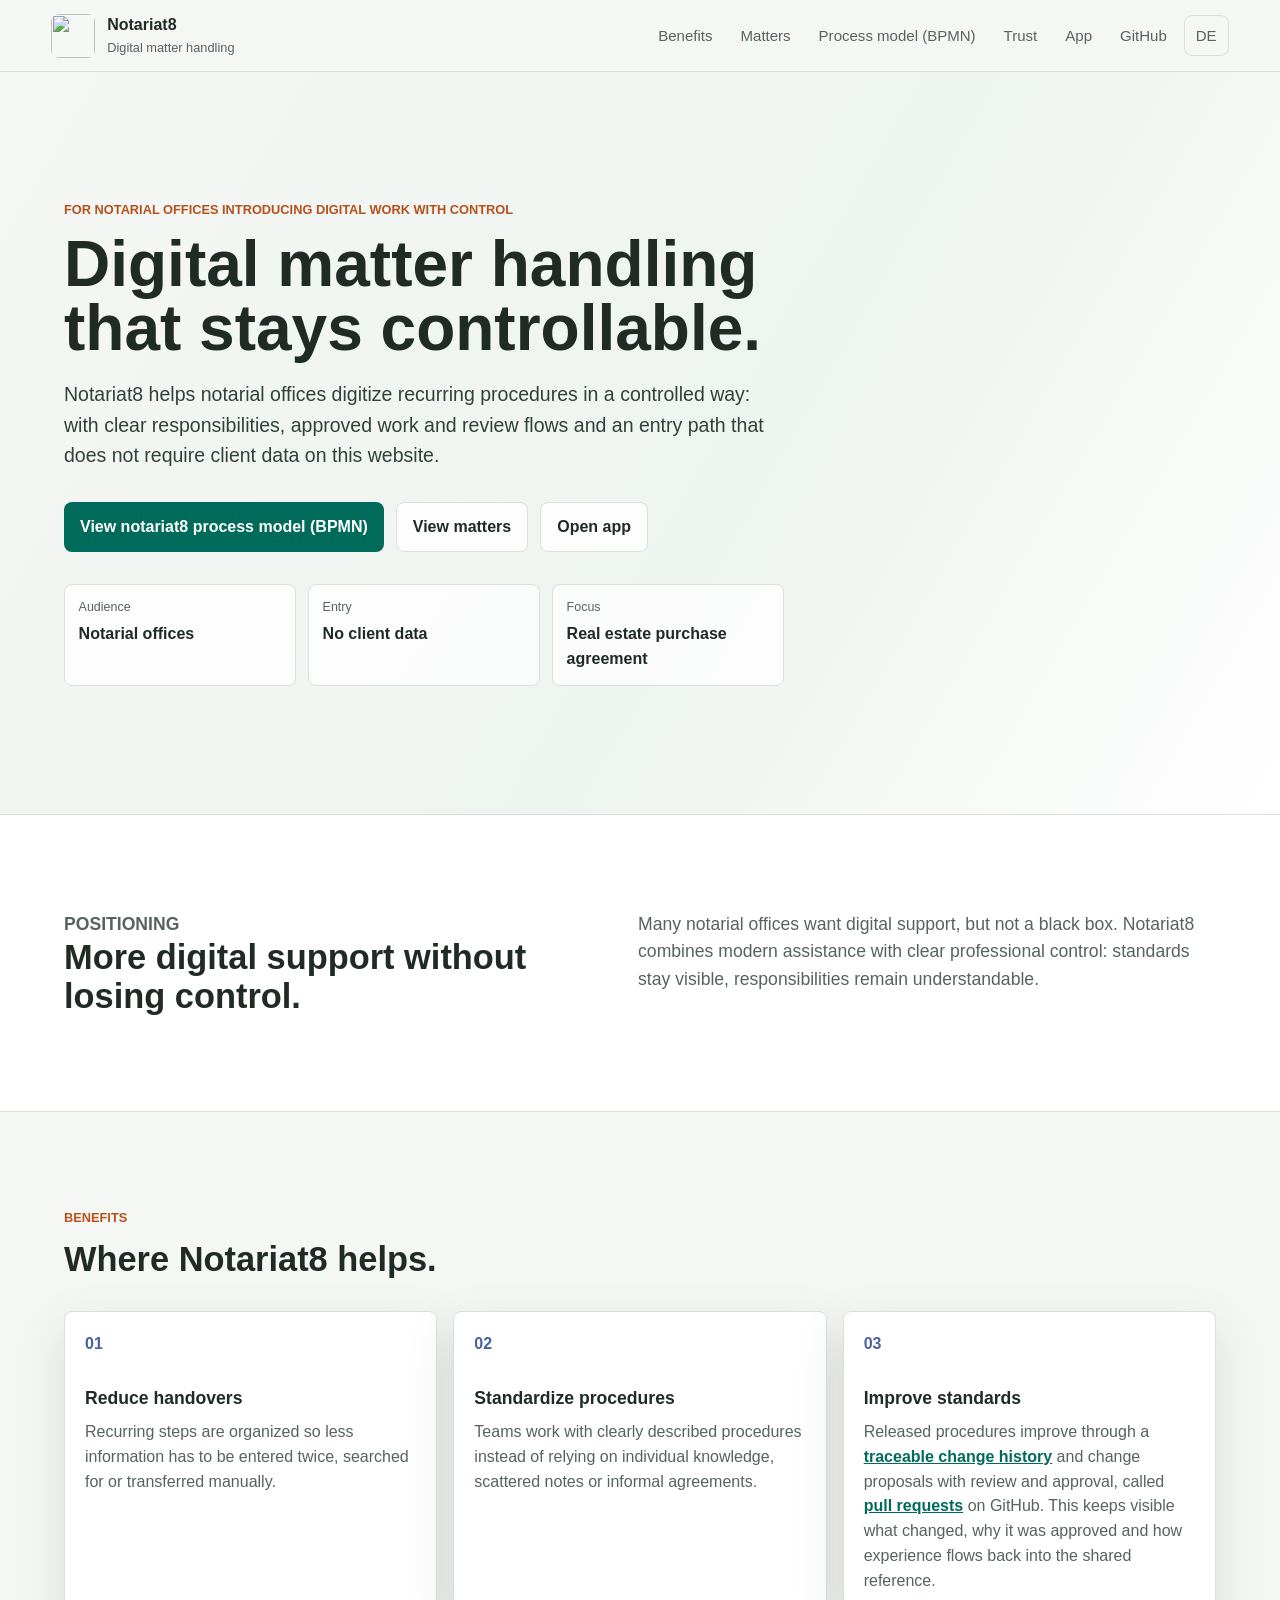
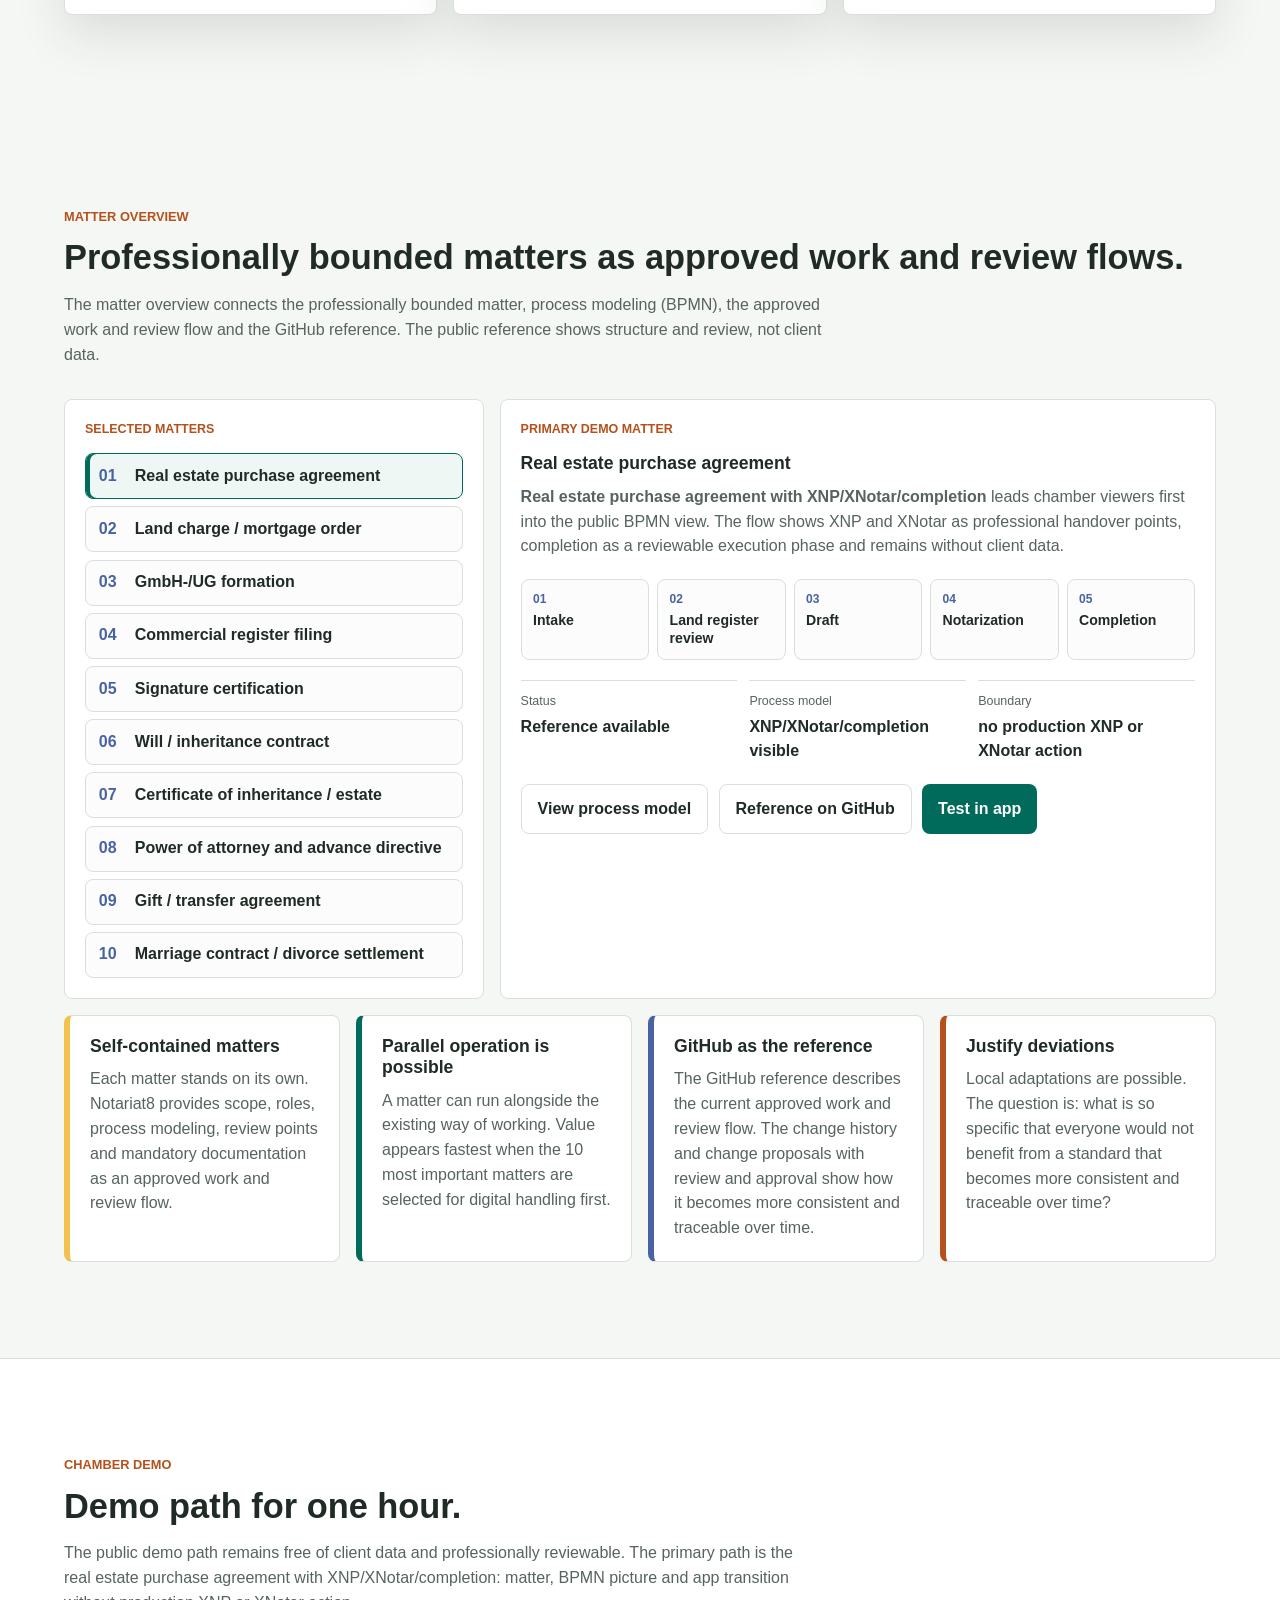
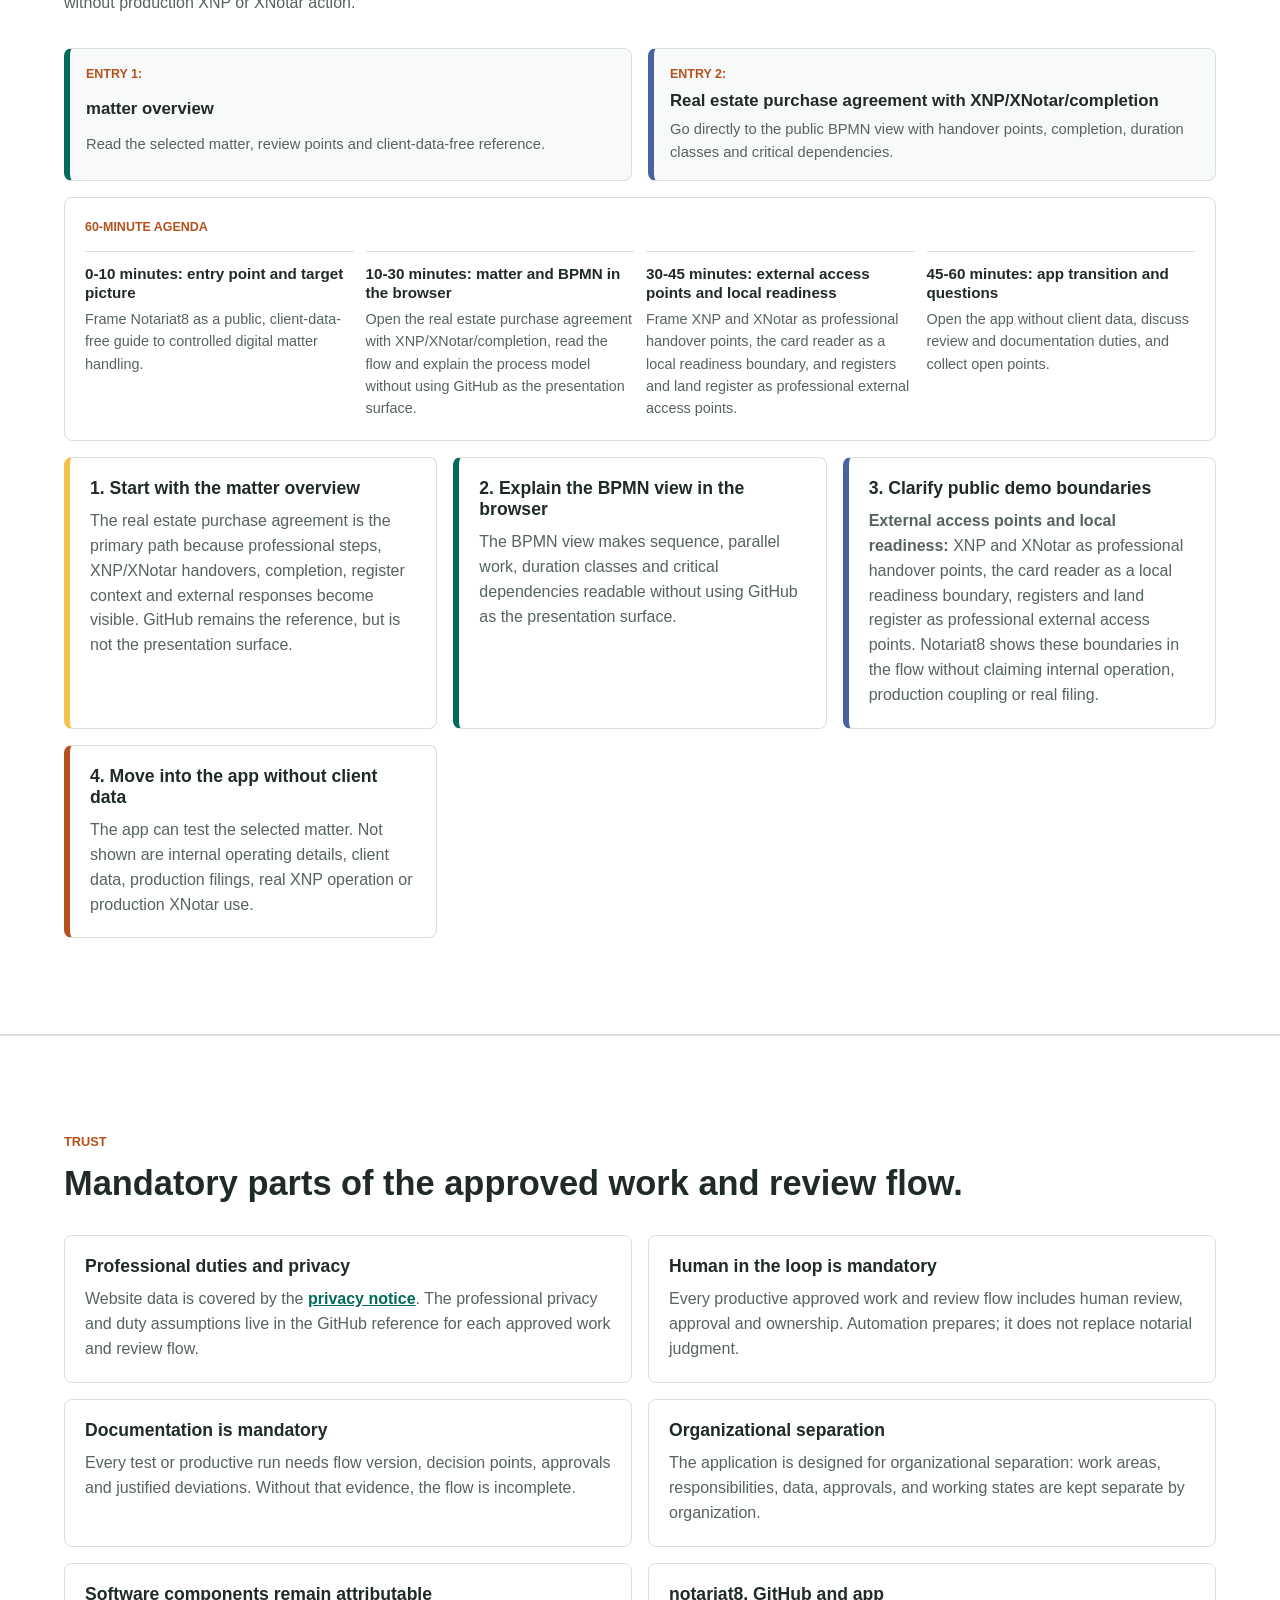
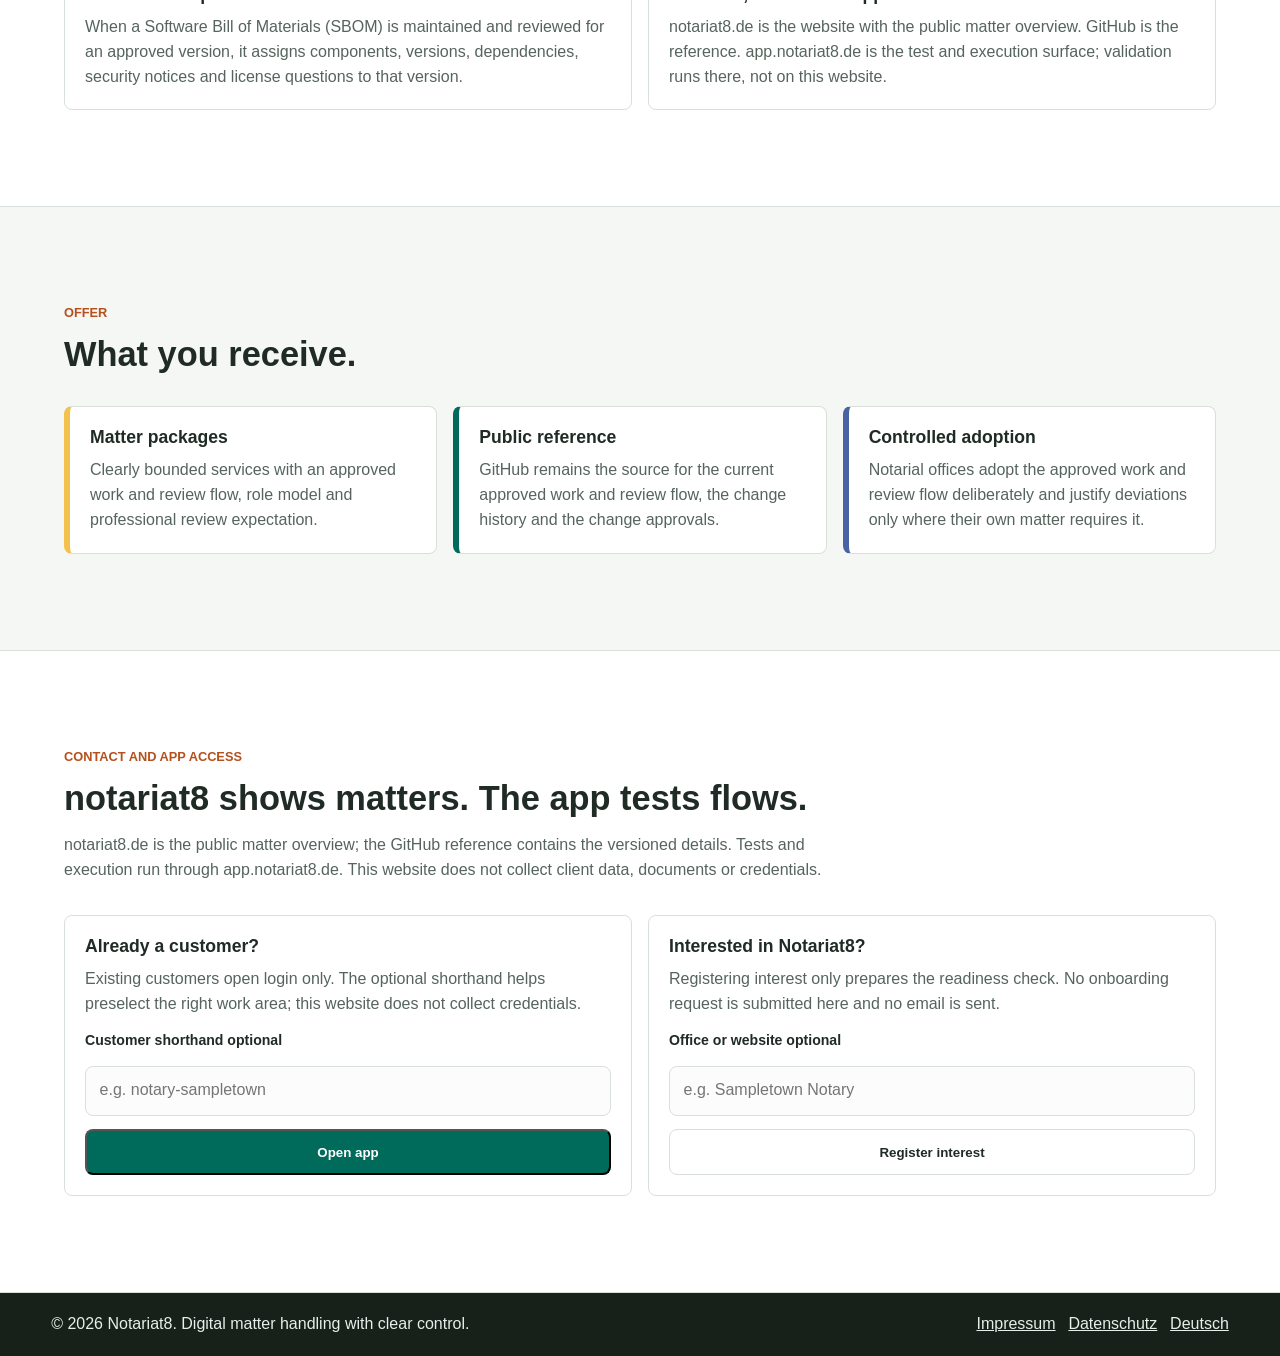
==== commit 1ae18f63: "feat: center real estate XNP demo path" ====
--- a/en/index.html
+++ b/en/index.html
@@ -58,7 +58,7 @@
             </div>
             <div>
               <dt>Focus</dt>
-              <dd>Controlled procedures</dd>
+              <dd>Real estate purchase agreement</dd>
             </div>
           </dl>
         </div>
@@ -122,9 +122,9 @@
           </div>
           <div class="usecase-panels">
             <article class="usecase-panel is-active" role="tabpanel" id="panel-en-immobilienkaufvertrag" aria-labelledby="tab-en-immobilienkaufvertrag" data-usecase-panel="en-immobilienkaufvertrag">
-              <p class="viewer-label">Approved work and review flow, only without client data</p>
+              <p class="viewer-label">Primary demo matter</p>
               <h3>Real estate purchase agreement</h3>
-              <p>The flow runs from structured intake through draft and notarization to completion with land register and payment references.</p>
+              <p><strong>Real estate purchase agreement with XNP/XNotar/completion</strong> leads chamber viewers first into the public BPMN view. The flow shows XNP and XNotar as professional handover points, completion as a reviewable execution phase and remains without client data.</p>
               <ol class="process-steps">
                 <li>Intake</li>
                 <li>Land register review</li>
@@ -134,8 +134,8 @@
               </ol>
               <dl class="viewer-meta">
                 <div><dt>Status</dt><dd>Reference available</dd></div>
-                <div><dt>Process model</dt><dd>available</dd></div>
-                <div><dt>Mandatory</dt><dd>review and documentation</dd></div>
+                <div><dt>Process model</dt><dd>XNP/XNotar/completion visible</dd></div>
+                <div><dt>Boundary</dt><dd>no production XNP or XNotar action</dd></div>
               </dl>
               <div class="viewer-actions">
                 <a class="button secondary" href="process-model.html?matter=immobilienkaufvertrag">View process model</a>
@@ -367,7 +367,7 @@
         <div class="section-heading">
           <p class="section-kicker">Chamber demo</p>
           <h2 id="demo-path-title">Demo path for one hour.</h2>
-          <p>The public demo path remains free of client data and professionally reviewable. It shows how an approved work and review flow is read, explained in the browser, professionally bounded and moved into the app.</p>
+          <p>The public demo path remains free of client data and professionally reviewable. The primary path is the real estate purchase agreement with XNP/XNotar/completion: matter, BPMN picture and app transition without production XNP or XNotar action.</p>
         </div>
         <div class="demo-entry-grid" aria-label="Demo entry points">
           <a class="demo-entry" href="#process">
@@ -377,23 +377,23 @@
           </a>
           <a class="demo-entry" href="process-model.html?matter=immobilienkaufvertrag">
             <span>Entry 2:</span>
-            <strong>notariat8 process model (BPMN)</strong>
-            <small>Go directly to the public BPMN view with parallel work, duration classes and critical dependencies.</small>
+            <strong>Real estate purchase agreement with XNP/XNotar/completion</strong>
+            <small>Go directly to the public BPMN view with handover points, completion, duration classes and critical dependencies.</small>
           </a>
         </div>
         <div class="demo-agenda" aria-label="60-minute agenda">
           <p class="viewer-label">60-minute agenda</p>
           <ol>
             <li><strong>0-10 minutes: entry point and target picture</strong><span>Frame Notariat8 as a public, client-data-free guide to controlled digital matter handling.</span></li>
-            <li><strong>10-30 minutes: matter and BPMN in the browser</strong><span>Open the real estate purchase agreement, read the flow and explain the process model without using GitHub as the presentation surface.</span></li>
-            <li><strong>30-45 minutes: external access points and local readiness</strong><span>Frame XNP and card reader as local readiness boundaries, and registers and land register as professional external access points.</span></li>
+            <li><strong>10-30 minutes: matter and BPMN in the browser</strong><span>Open the real estate purchase agreement with XNP/XNotar/completion, read the flow and explain the process model without using GitHub as the presentation surface.</span></li>
+            <li><strong>30-45 minutes: external access points and local readiness</strong><span>Frame XNP and XNotar as professional handover points, the card reader as a local readiness boundary, and registers and land register as professional external access points.</span></li>
             <li><strong>45-60 minutes: app transition and questions</strong><span>Open the app without client data, discuss review and documentation duties, and collect open points.</span></li>
           </ol>
         </div>
         <div class="artifact-layout">
           <article>
             <h3>1. Start with the matter overview</h3>
-            <p>The real estate purchase agreement is the example because professional steps, completion, register context and external responses become visible. GitHub remains the reference, but is not the presentation surface.</p>
+            <p>The real estate purchase agreement is the primary path because professional steps, XNP/XNotar handovers, completion, register context and external responses become visible. GitHub remains the reference, but is not the presentation surface.</p>
           </article>
           <article>
             <h3>2. Explain the BPMN view in the browser</h3>
@@ -401,11 +401,11 @@
           </article>
           <article>
             <h3>3. Clarify public demo boundaries</h3>
-            <p><strong>External access points and local readiness:</strong> XNP and card reader as local readiness boundaries, registers and land register as professional external access points. Notariat8 shows these boundaries in the flow without claiming internal operation, production coupling or real filing.</p>
+            <p><strong>External access points and local readiness:</strong> XNP and XNotar as professional handover points, the card reader as a local readiness boundary, registers and land register as professional external access points. Notariat8 shows these boundaries in the flow without claiming internal operation, production coupling or real filing.</p>
           </article>
           <article>
             <h3>4. Move into the app without client data</h3>
-            <p>The app can test the selected matter. Not shown are internal operating details, client data, production filings or real XNP operation.</p>
+            <p>The app can test the selected matter. Not shown are internal operating details, client data, production filings, real XNP operation or production XNotar use.</p>
           </article>
         </div>
       </section>
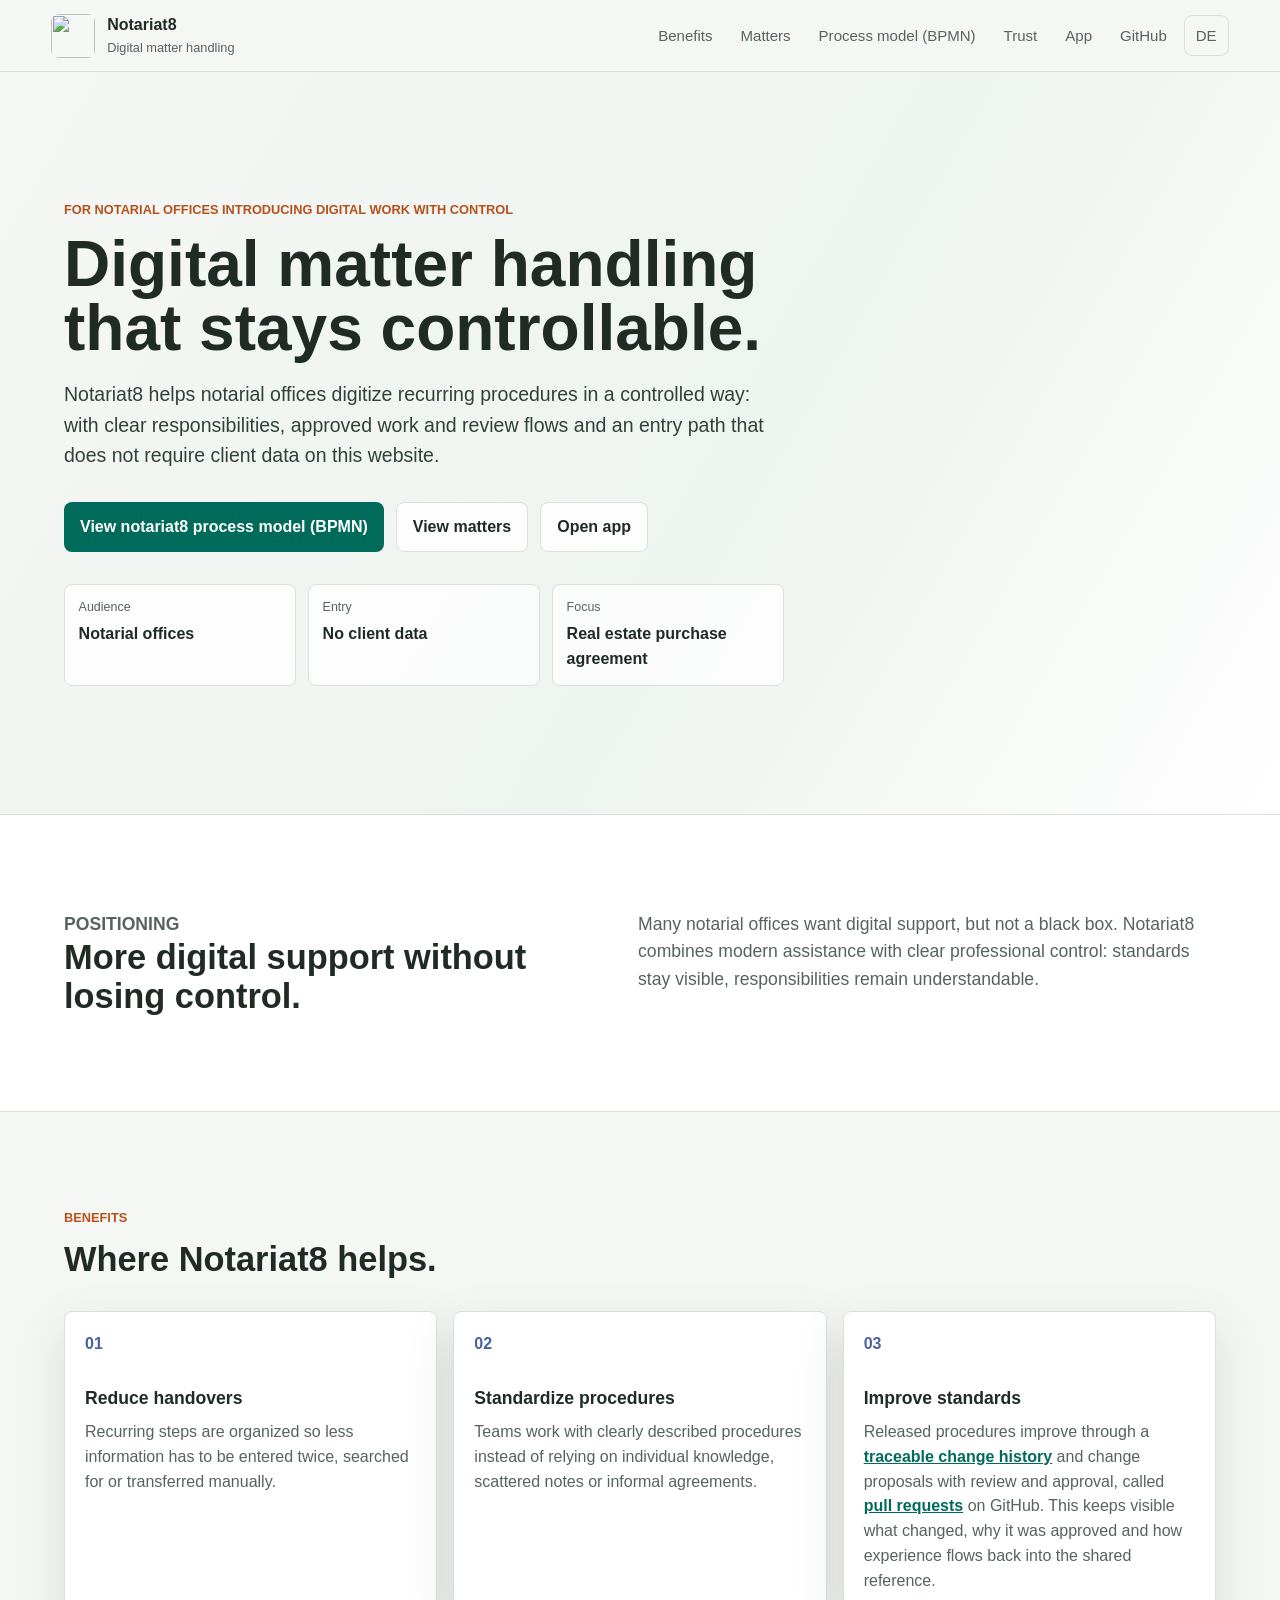
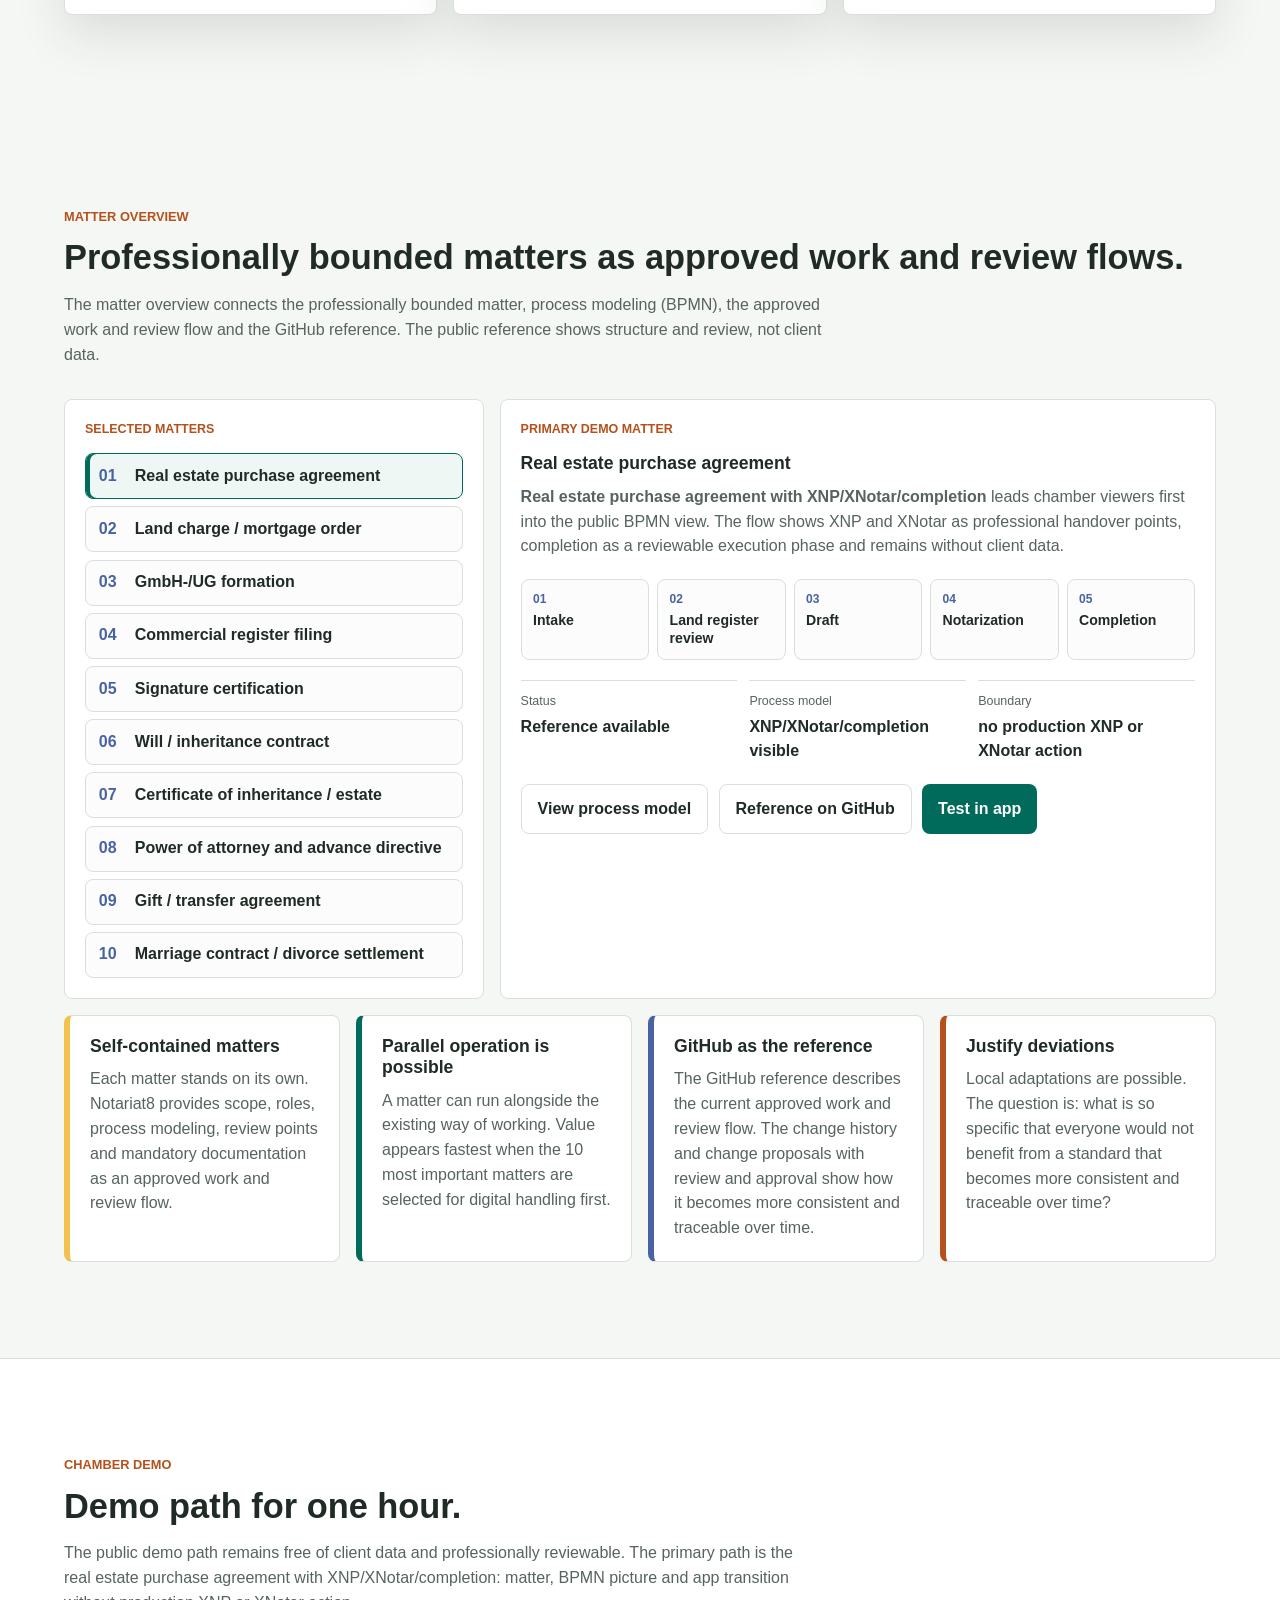
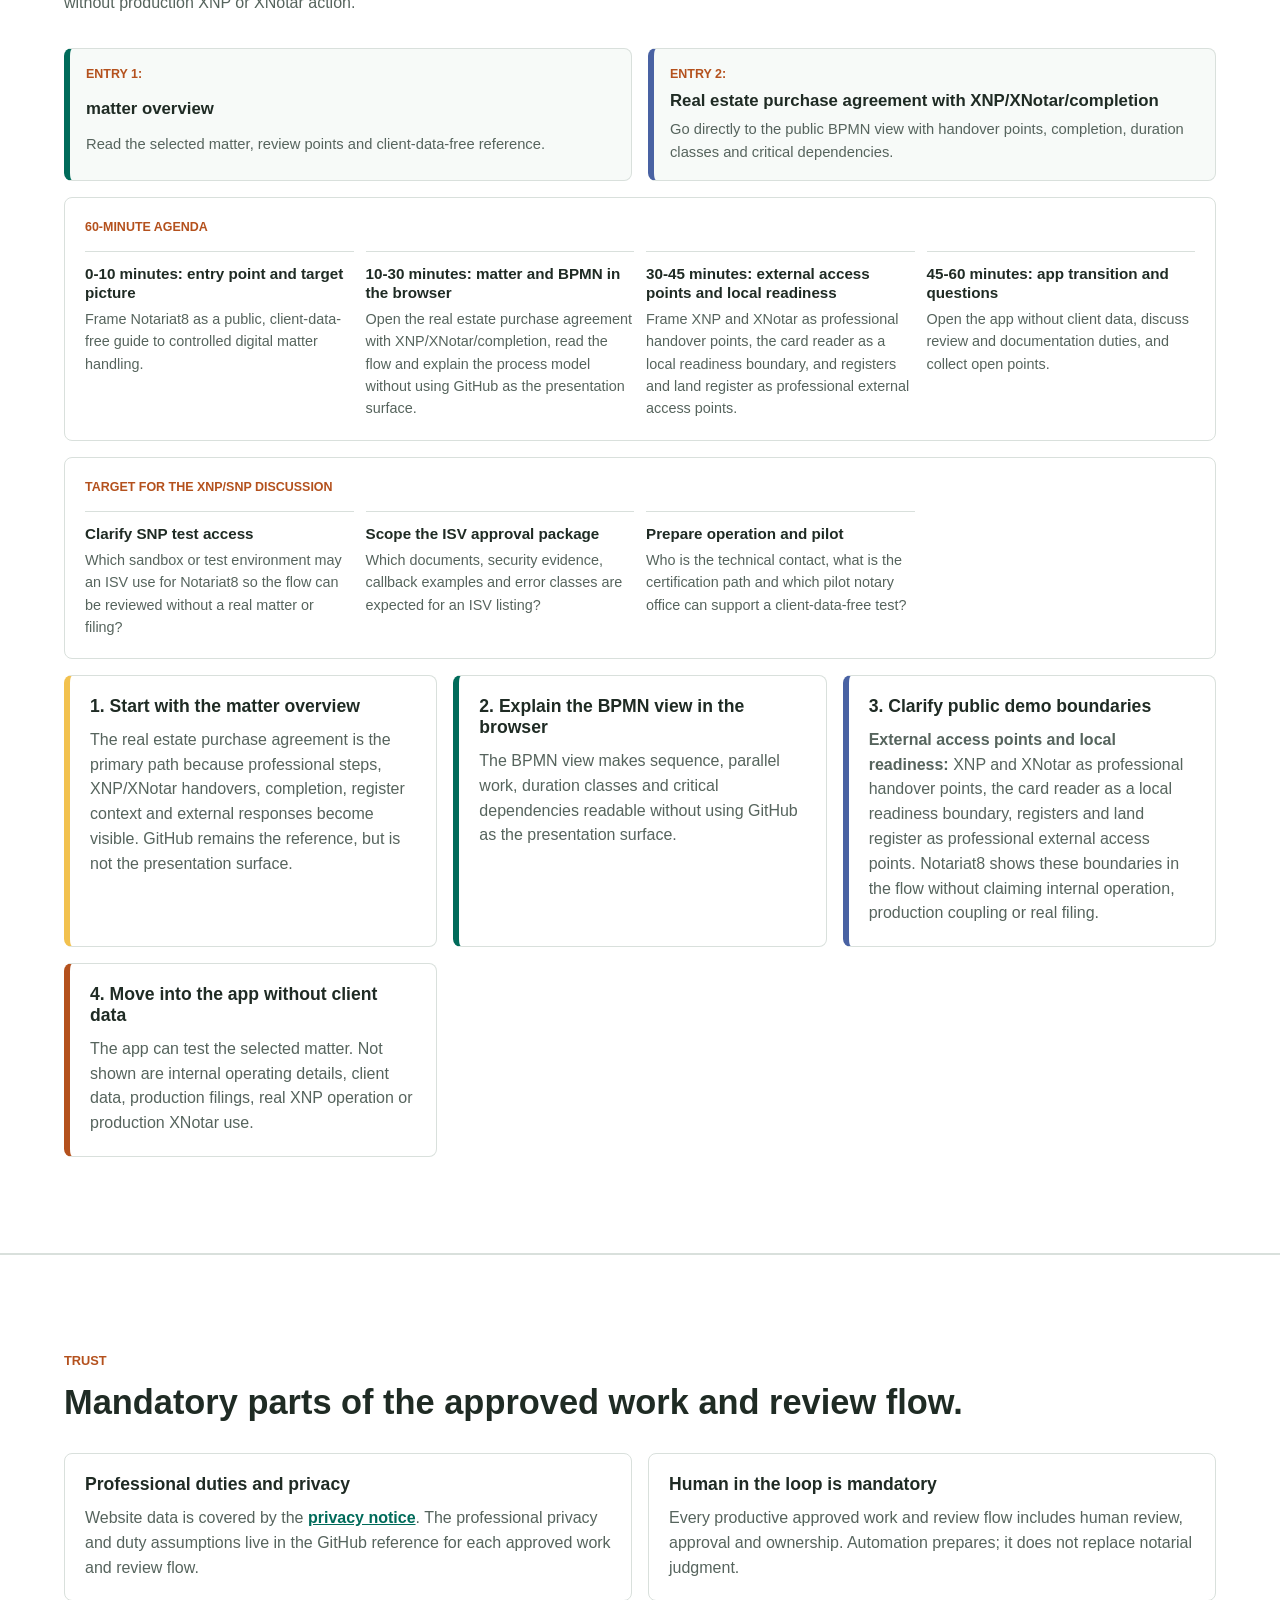
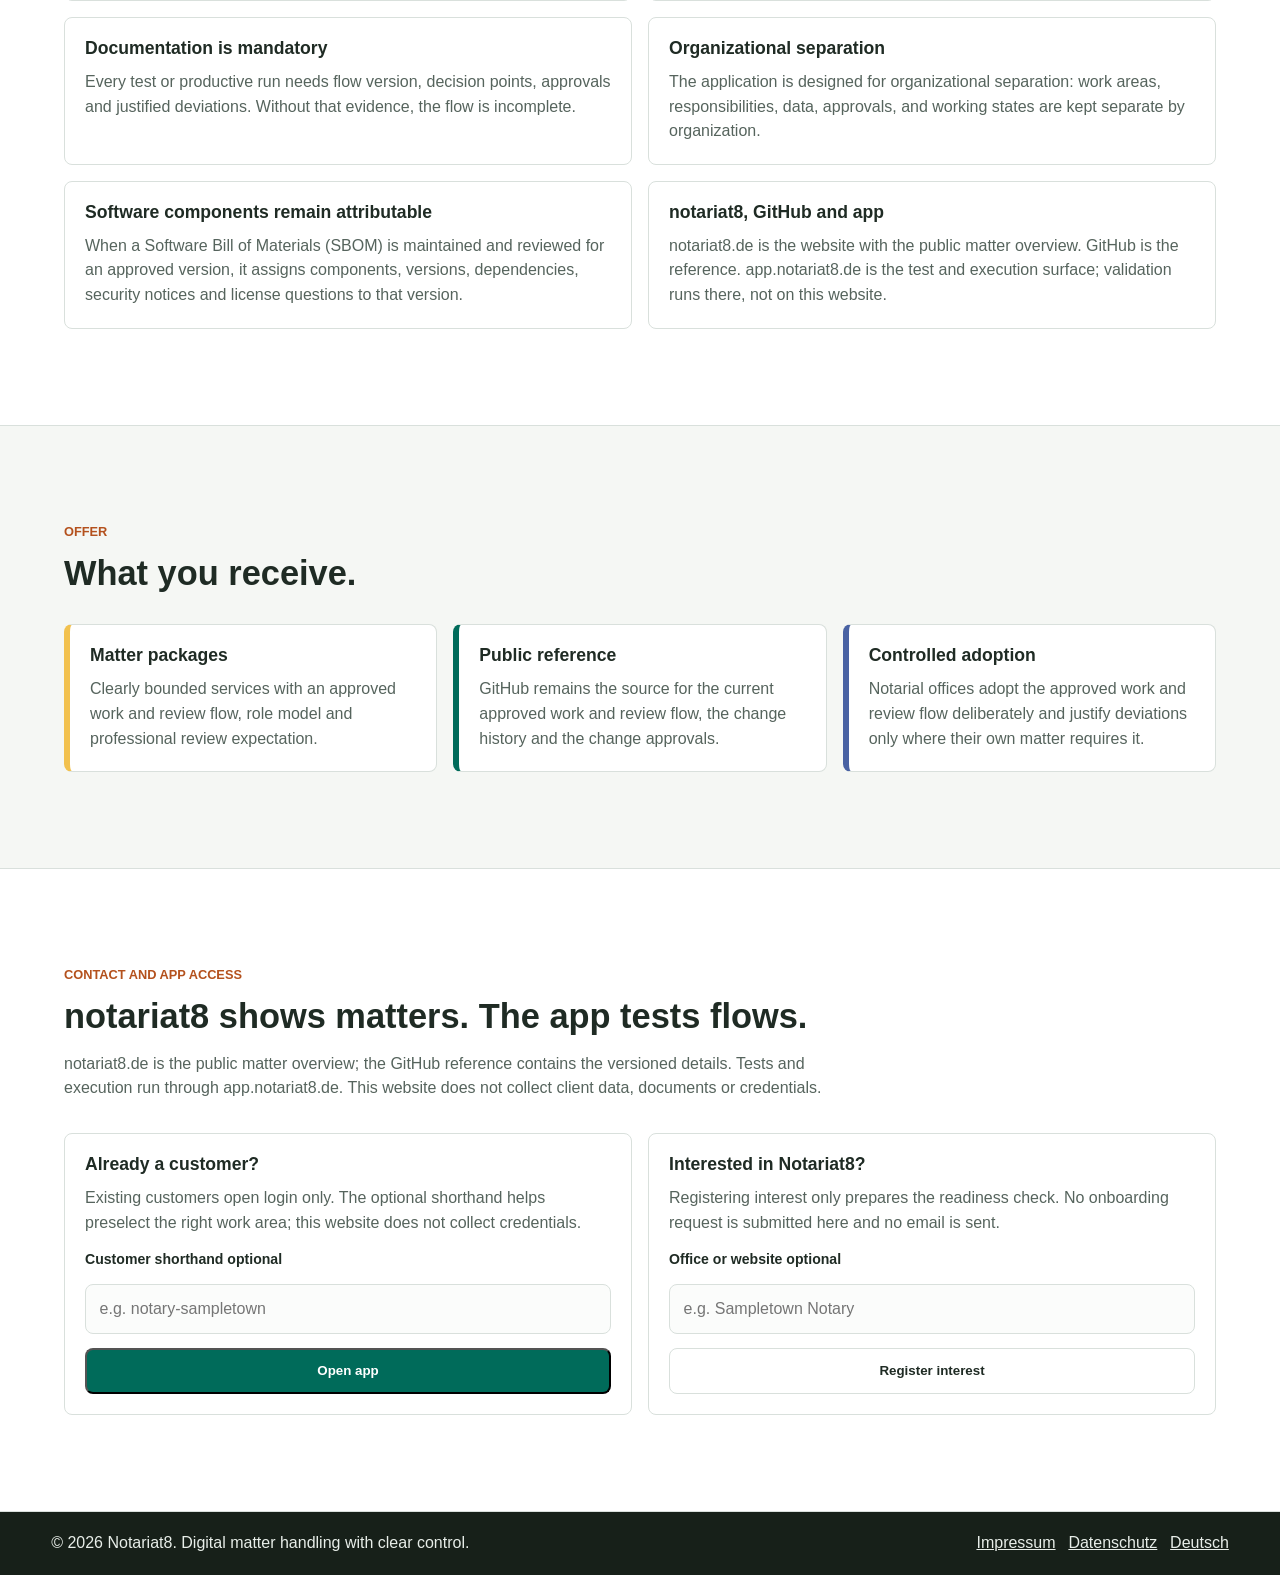
==== commit 856ab6ac: "Add SNP ISV demo questions" ====
--- a/en/index.html
+++ b/en/index.html
@@ -390,6 +390,14 @@
             <li><strong>45-60 minutes: app transition and questions</strong><span>Open the app without client data, discuss review and documentation duties, and collect open points.</span></li>
           </ol>
         </div>
+        <div class="demo-agenda" aria-label="SNP test access and ISV approval package">
+          <p class="viewer-label">Target for the XNP/SNP discussion</p>
+          <ol>
+            <li><strong>Clarify SNP test access</strong><span>Which sandbox or test environment may an ISV use for Notariat8 so the flow can be reviewed without a real matter or filing?</span></li>
+            <li><strong>Scope the ISV approval package</strong><span>Which documents, security evidence, callback examples and error classes are expected for an ISV listing?</span></li>
+            <li><strong>Prepare operation and pilot</strong><span>Who is the technical contact, what is the certification path and which pilot notary office can support a client-data-free test?</span></li>
+          </ol>
+        </div>
         <div class="artifact-layout">
           <article>
             <h3>1. Start with the matter overview</h3>
--- a/assets/site.css
+++ b/assets/site.css
@@ -722,6 +722,40 @@
   color: var(--ink);
 }
 
+.process-model-highlight-grid {
+  display: grid;
+  gap: 1rem;
+  grid-template-columns: repeat(2, minmax(0, 1fr));
+  margin: 0 auto 1rem;
+  max-width: 1180px;
+}
+
+.process-model-highlight-grid article {
+  background: var(--surface);
+  border: 1px solid var(--line);
+  border-radius: 8px;
+  padding: 1.25rem;
+}
+
+.process-model-highlight-grid h2 {
+  font-size: 1.25rem;
+  margin: 0 0 0.9rem;
+}
+
+.process-model-highlight-grid ul {
+  display: grid;
+  gap: 0.6rem;
+  list-style: none;
+  margin: 0;
+  padding: 0;
+}
+
+.process-model-highlight-grid li,
+.process-model-highlight-grid p:last-child {
+  color: var(--muted);
+  margin-bottom: 0;
+}
+
 .process-model-details {
   display: grid;
   gap: 1rem;
@@ -1067,7 +1101,8 @@
 
   .process-steps,
   .viewer-meta,
-  .process-model-demo-note ul {
+  .process-model-demo-note ul,
+  .process-model-highlight-grid {
     grid-template-columns: 1fr;
   }
 
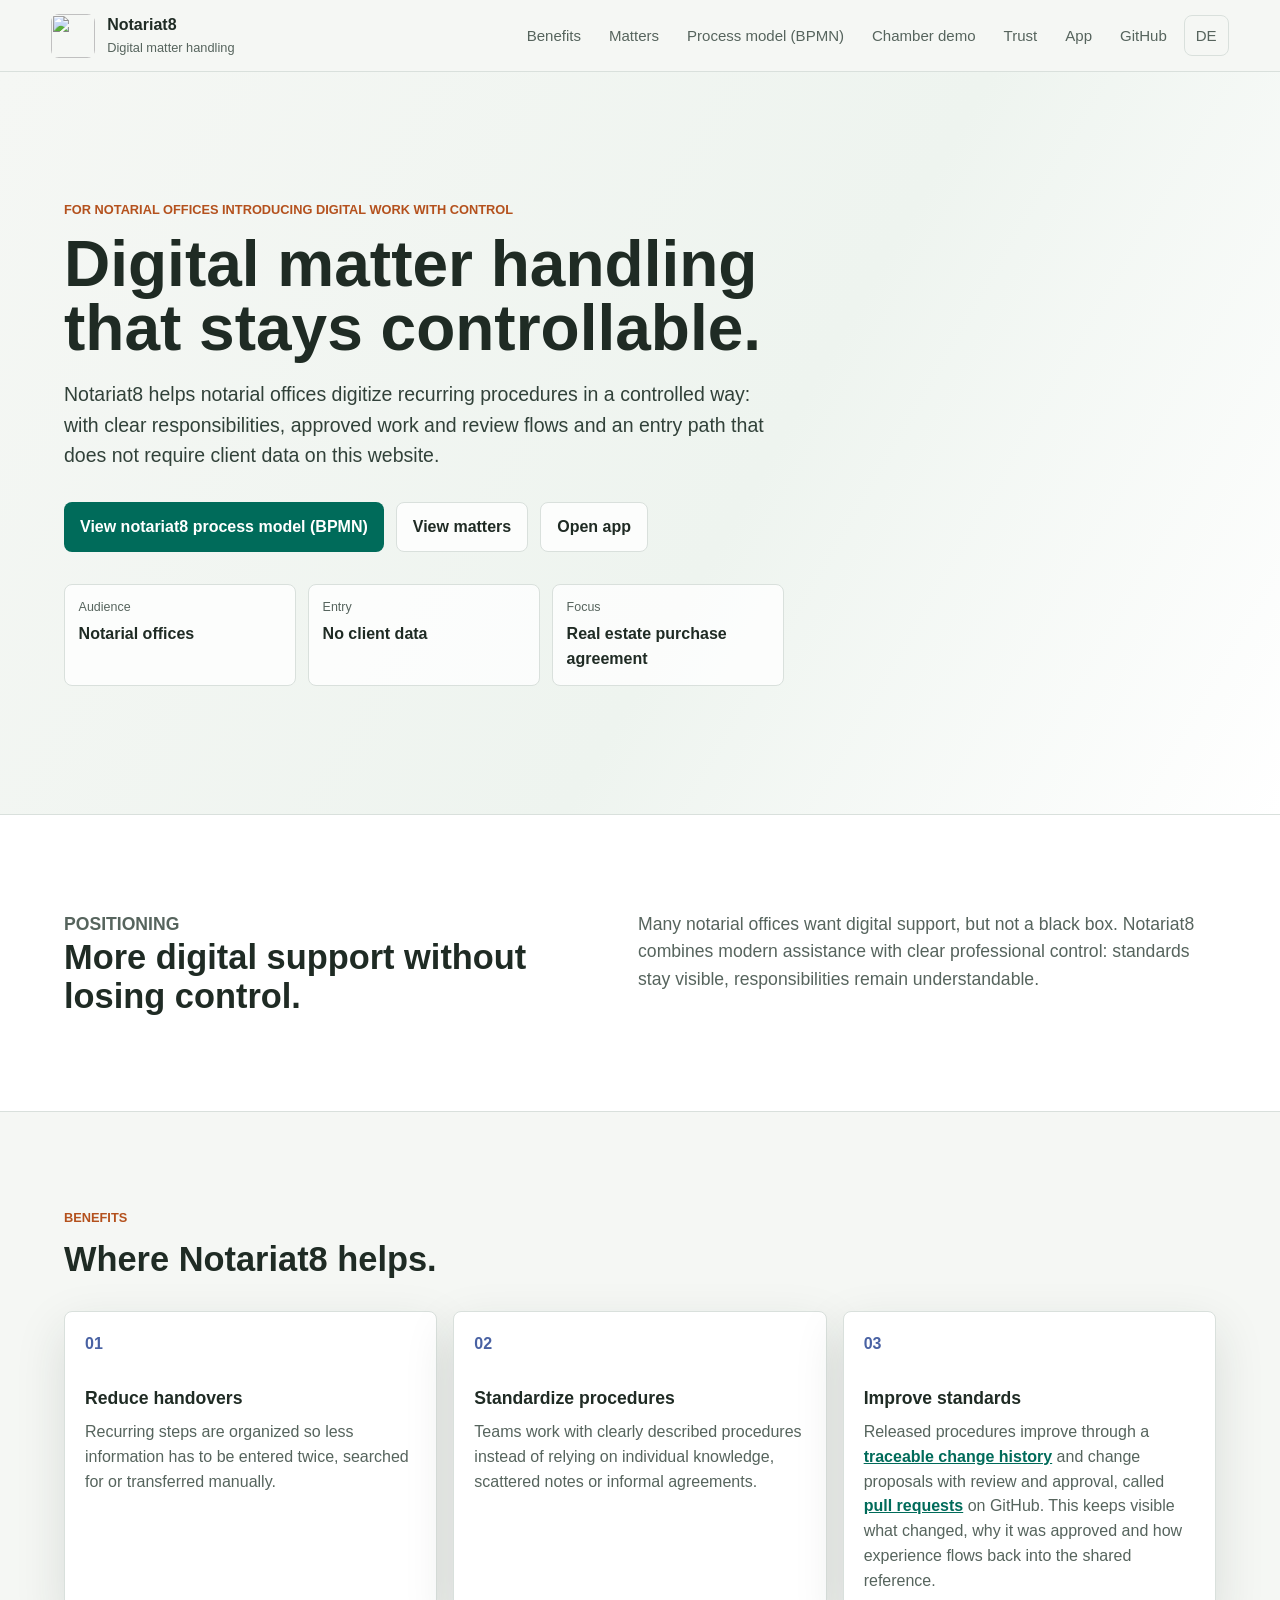
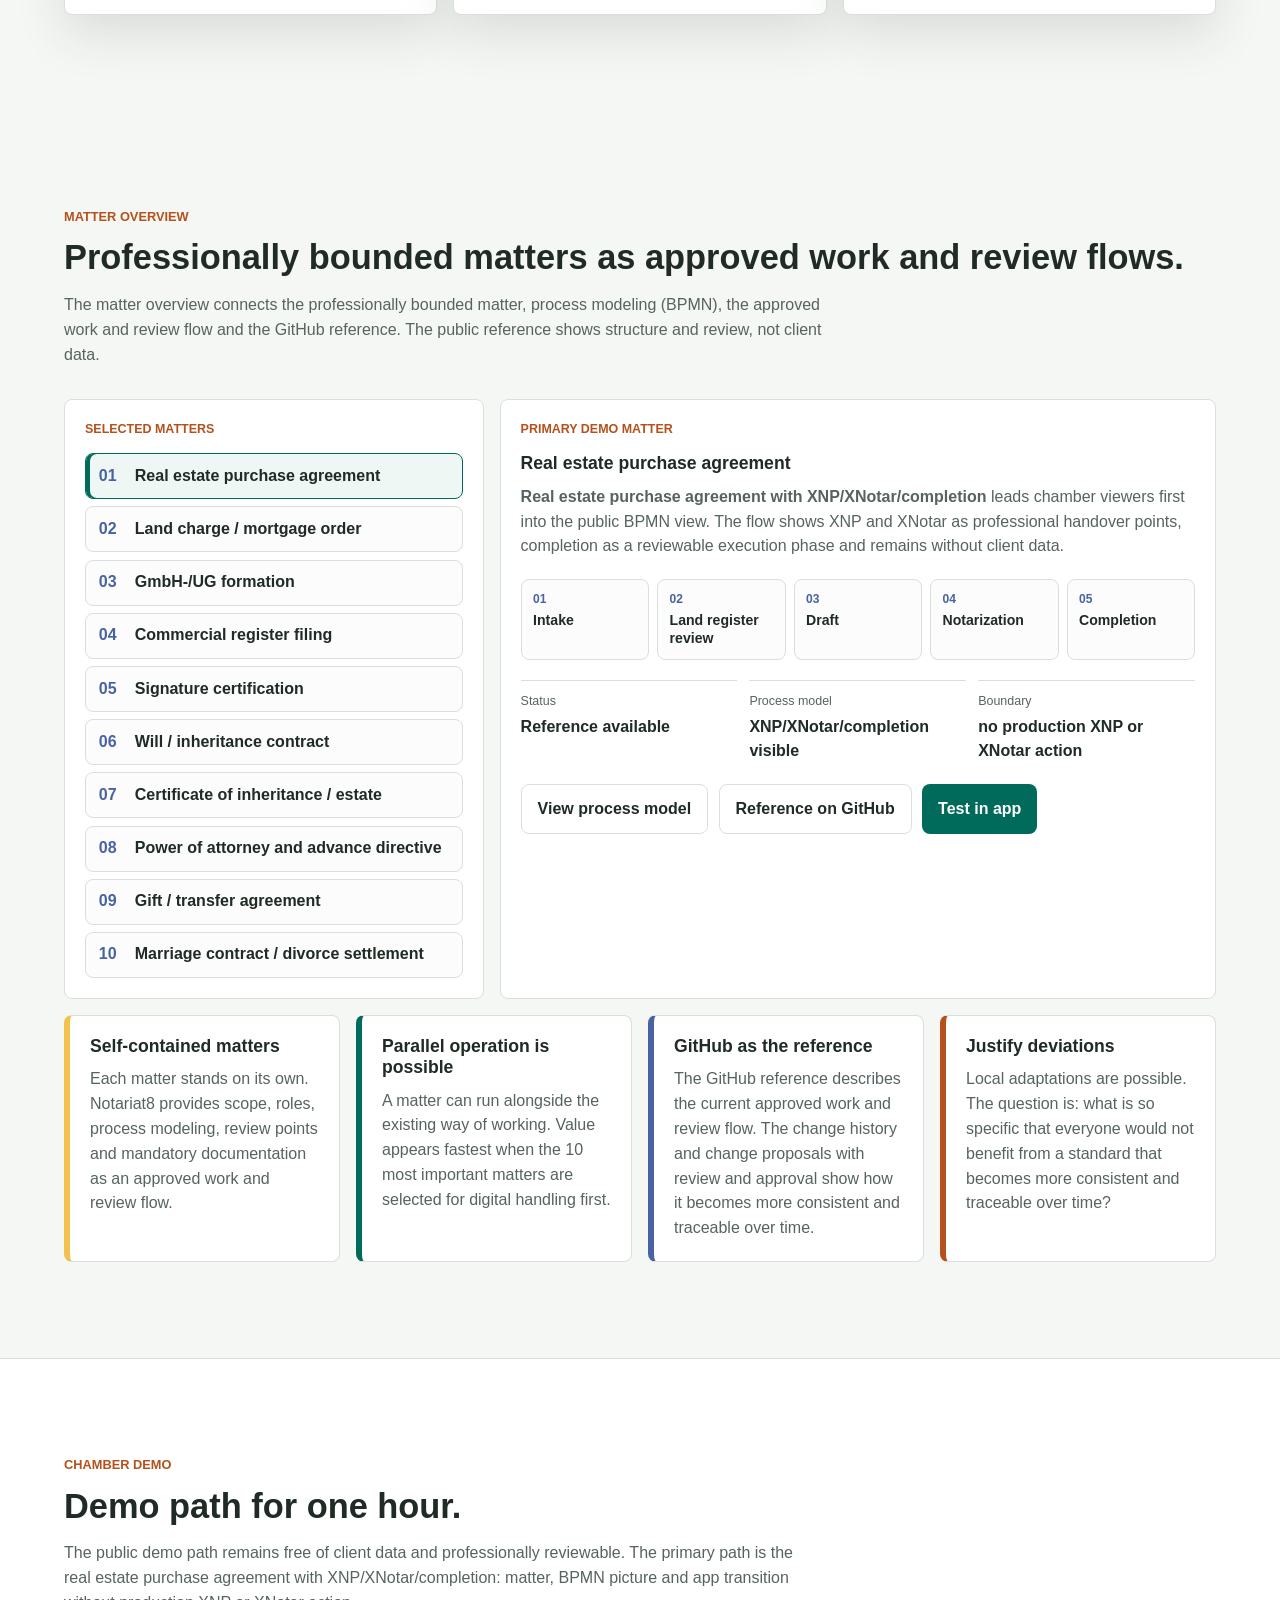
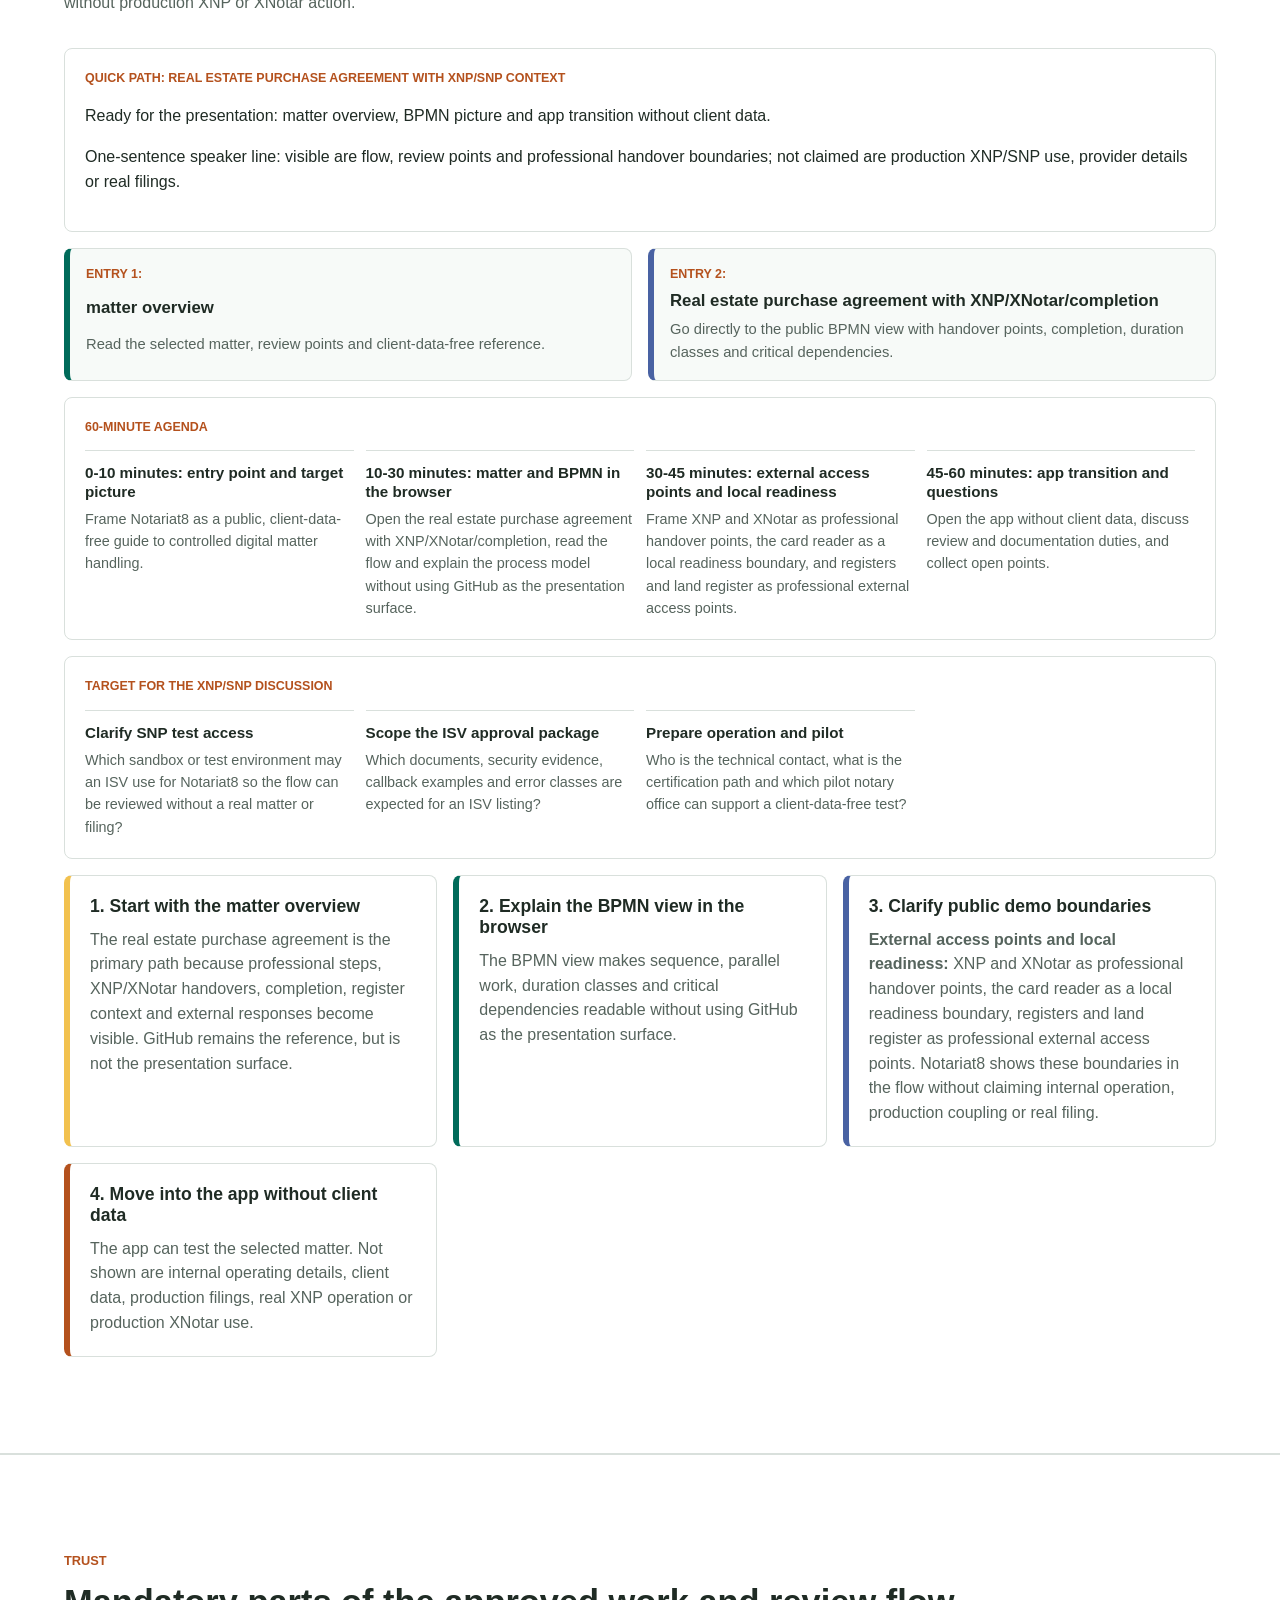
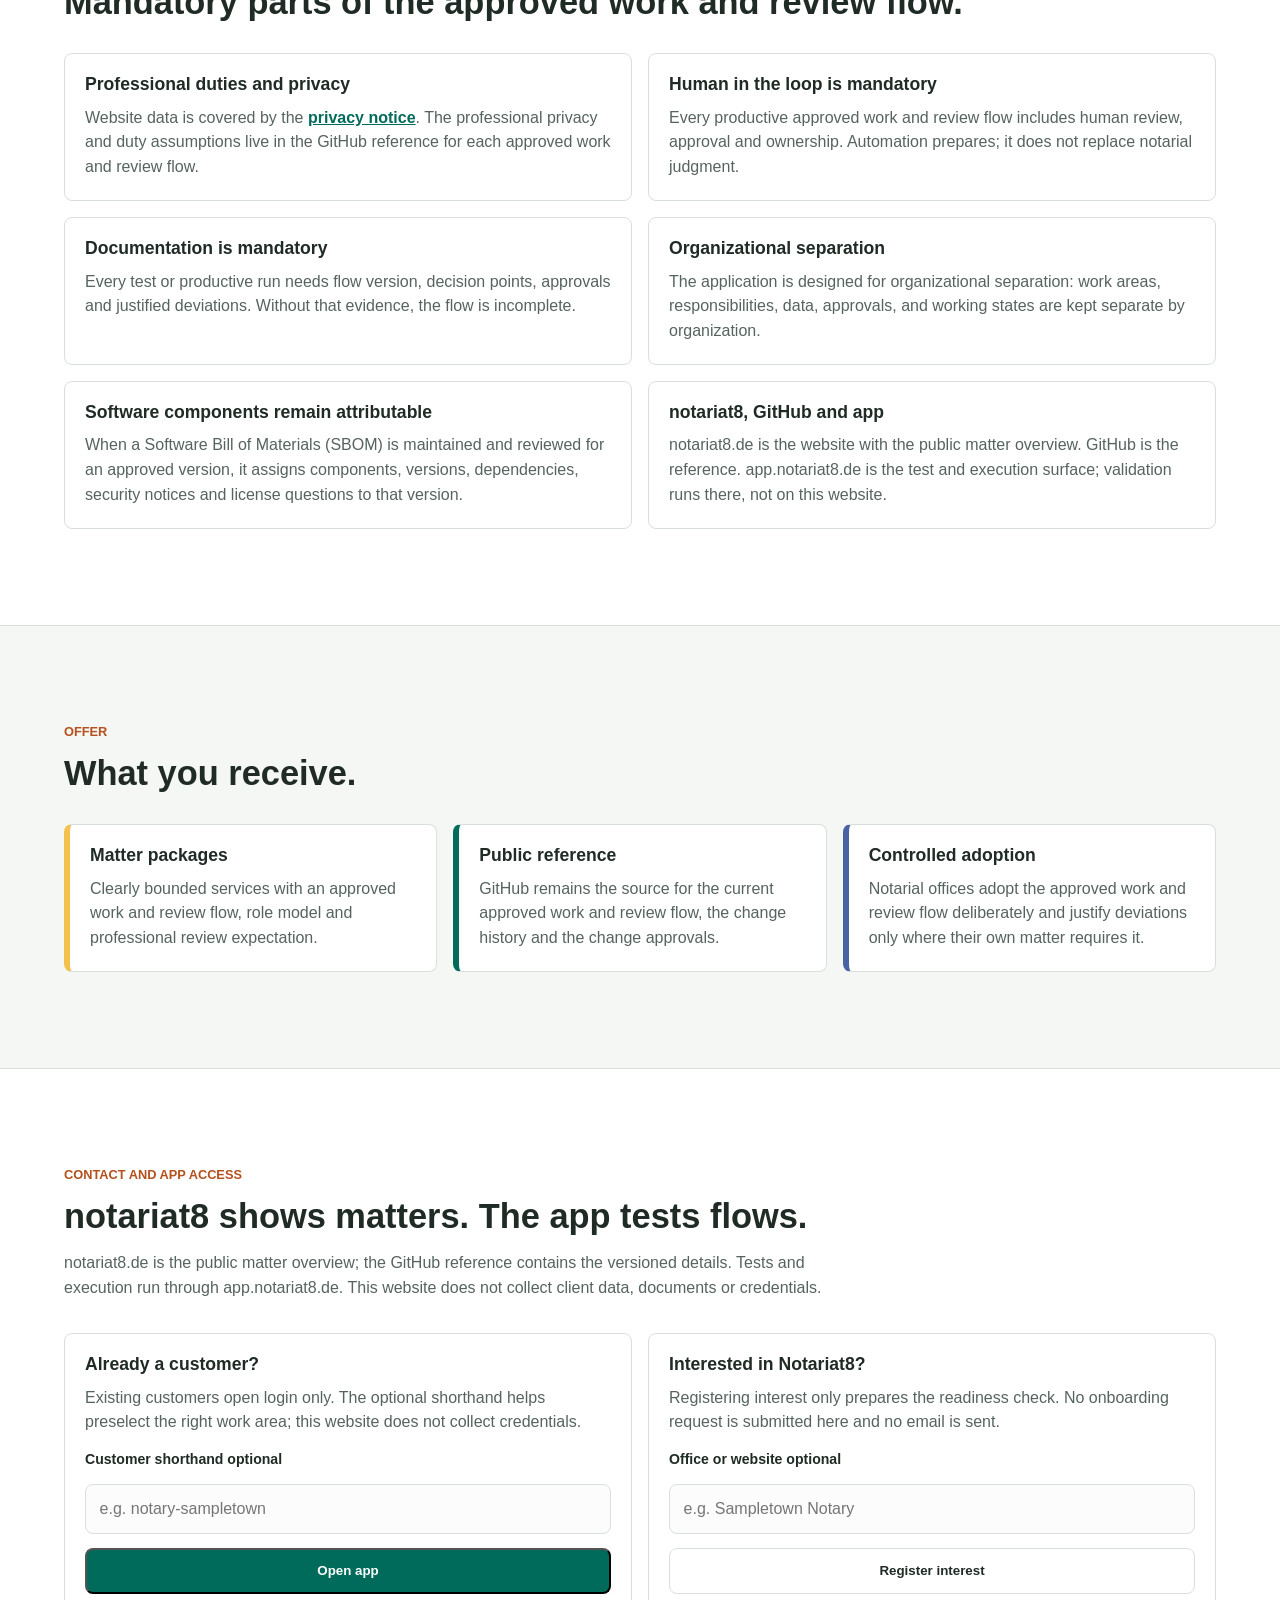
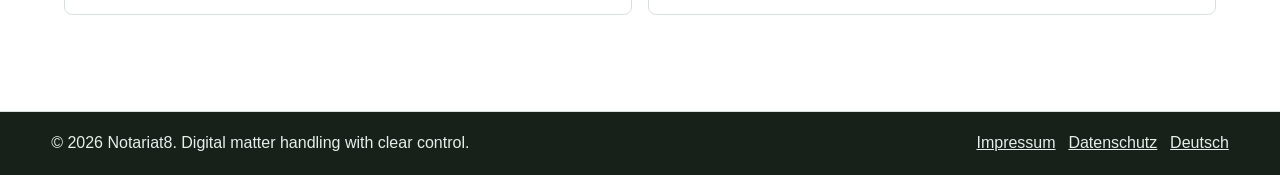
==== commit 0d2445e9: "Improve Notarkammer demo quick path" ====
--- a/en/index.html
+++ b/en/index.html
@@ -29,6 +29,7 @@
         <a href="#benefits">Benefits</a>
         <a href="#process">Matters</a>
         <a href="process-model.html?matter=immobilienkaufvertrag">Process model (BPMN)</a>
+        <a href="#demo-path">Chamber demo</a>
         <a href="#governance">Trust</a>
         <a href="#app">App</a>
         <a href="https://github.com/notariat8/NaC">GitHub</a>
@@ -368,6 +369,11 @@
           <p class="section-kicker">Chamber demo</p>
           <h2 id="demo-path-title">Demo path for one hour.</h2>
           <p>The public demo path remains free of client data and professionally reviewable. The primary path is the real estate purchase agreement with XNP/XNotar/completion: matter, BPMN picture and app transition without production XNP or XNotar action.</p>
+        </div>
+        <div class="demo-agenda" aria-label="Quick path real estate purchase agreement">
+          <p class="viewer-label">Quick path: real estate purchase agreement with XNP/SNP context</p>
+          <p>Ready for the presentation: matter overview, BPMN picture and app transition without client data.</p>
+          <p>One-sentence speaker line: visible are flow, review points and professional handover boundaries; not claimed are production XNP/SNP use, provider details or real filings.</p>
         </div>
         <div class="demo-entry-grid" aria-label="Demo entry points">
           <a class="demo-entry" href="#process">
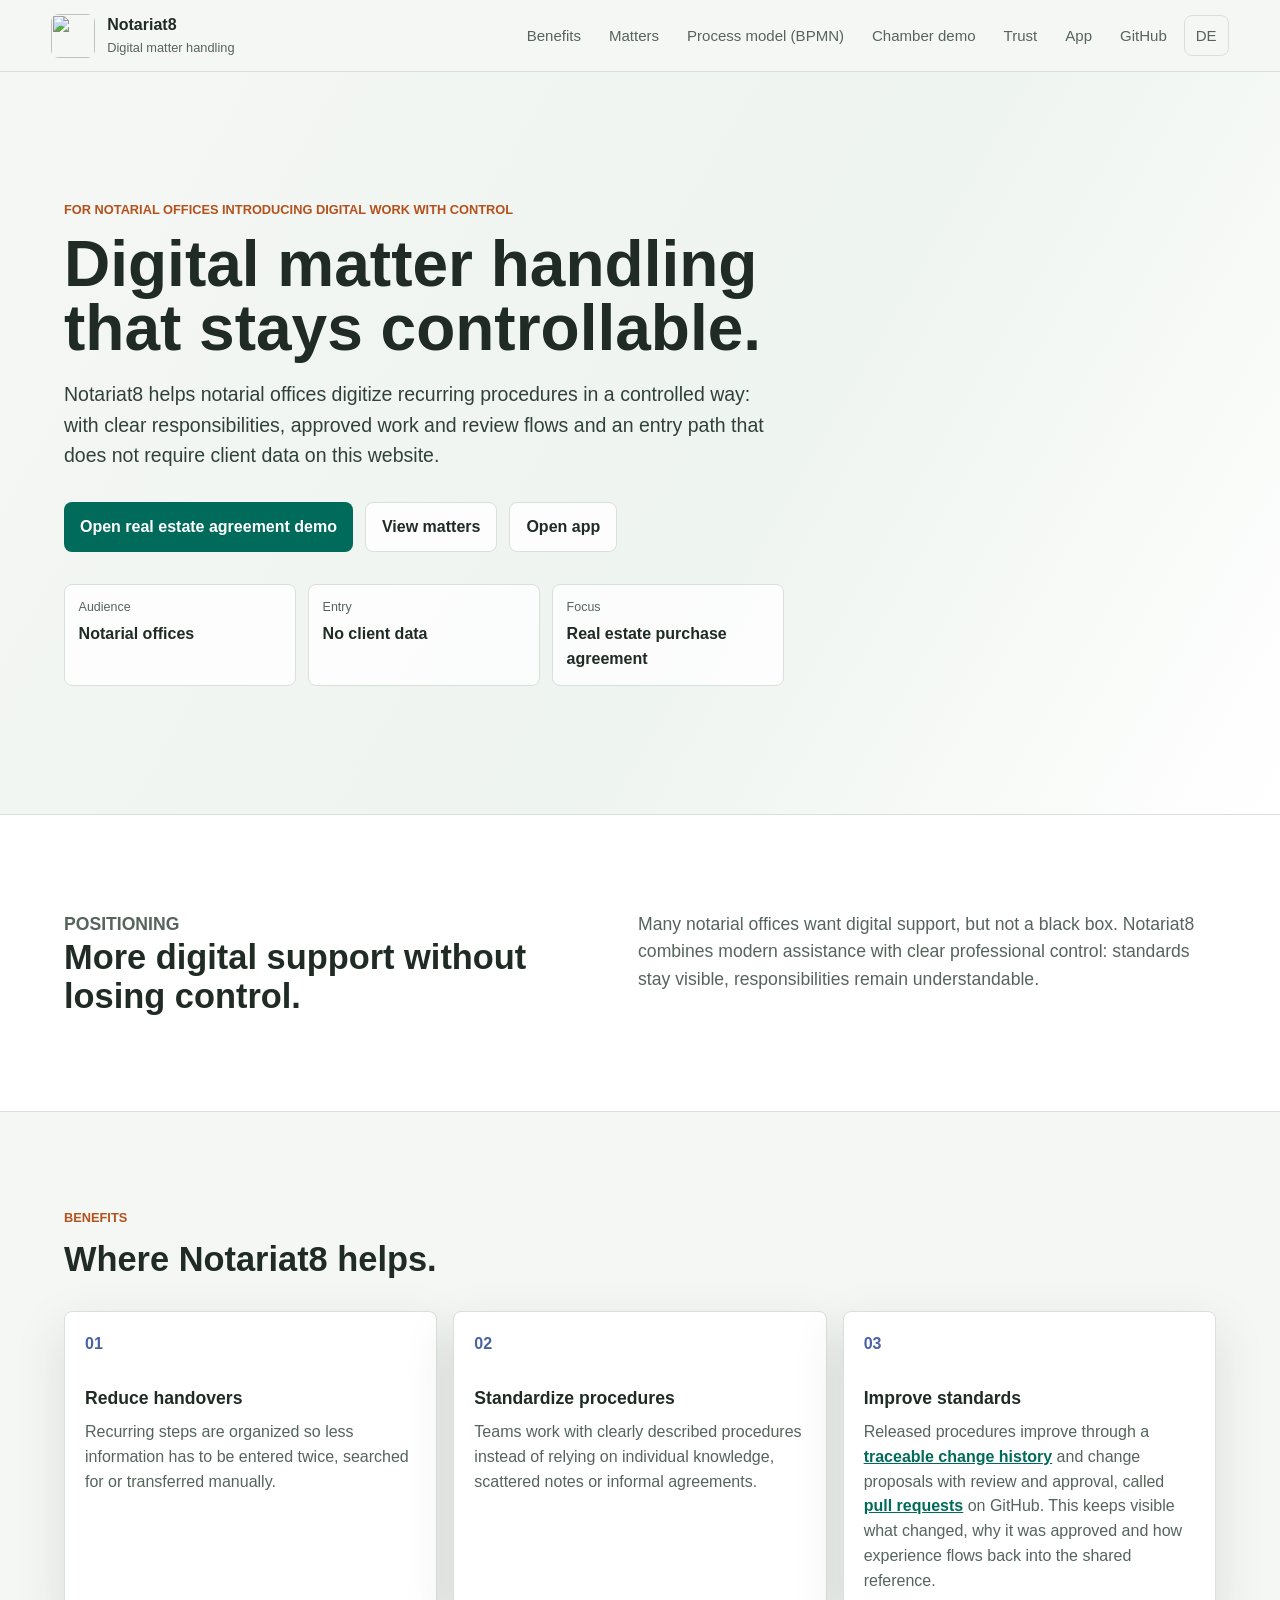
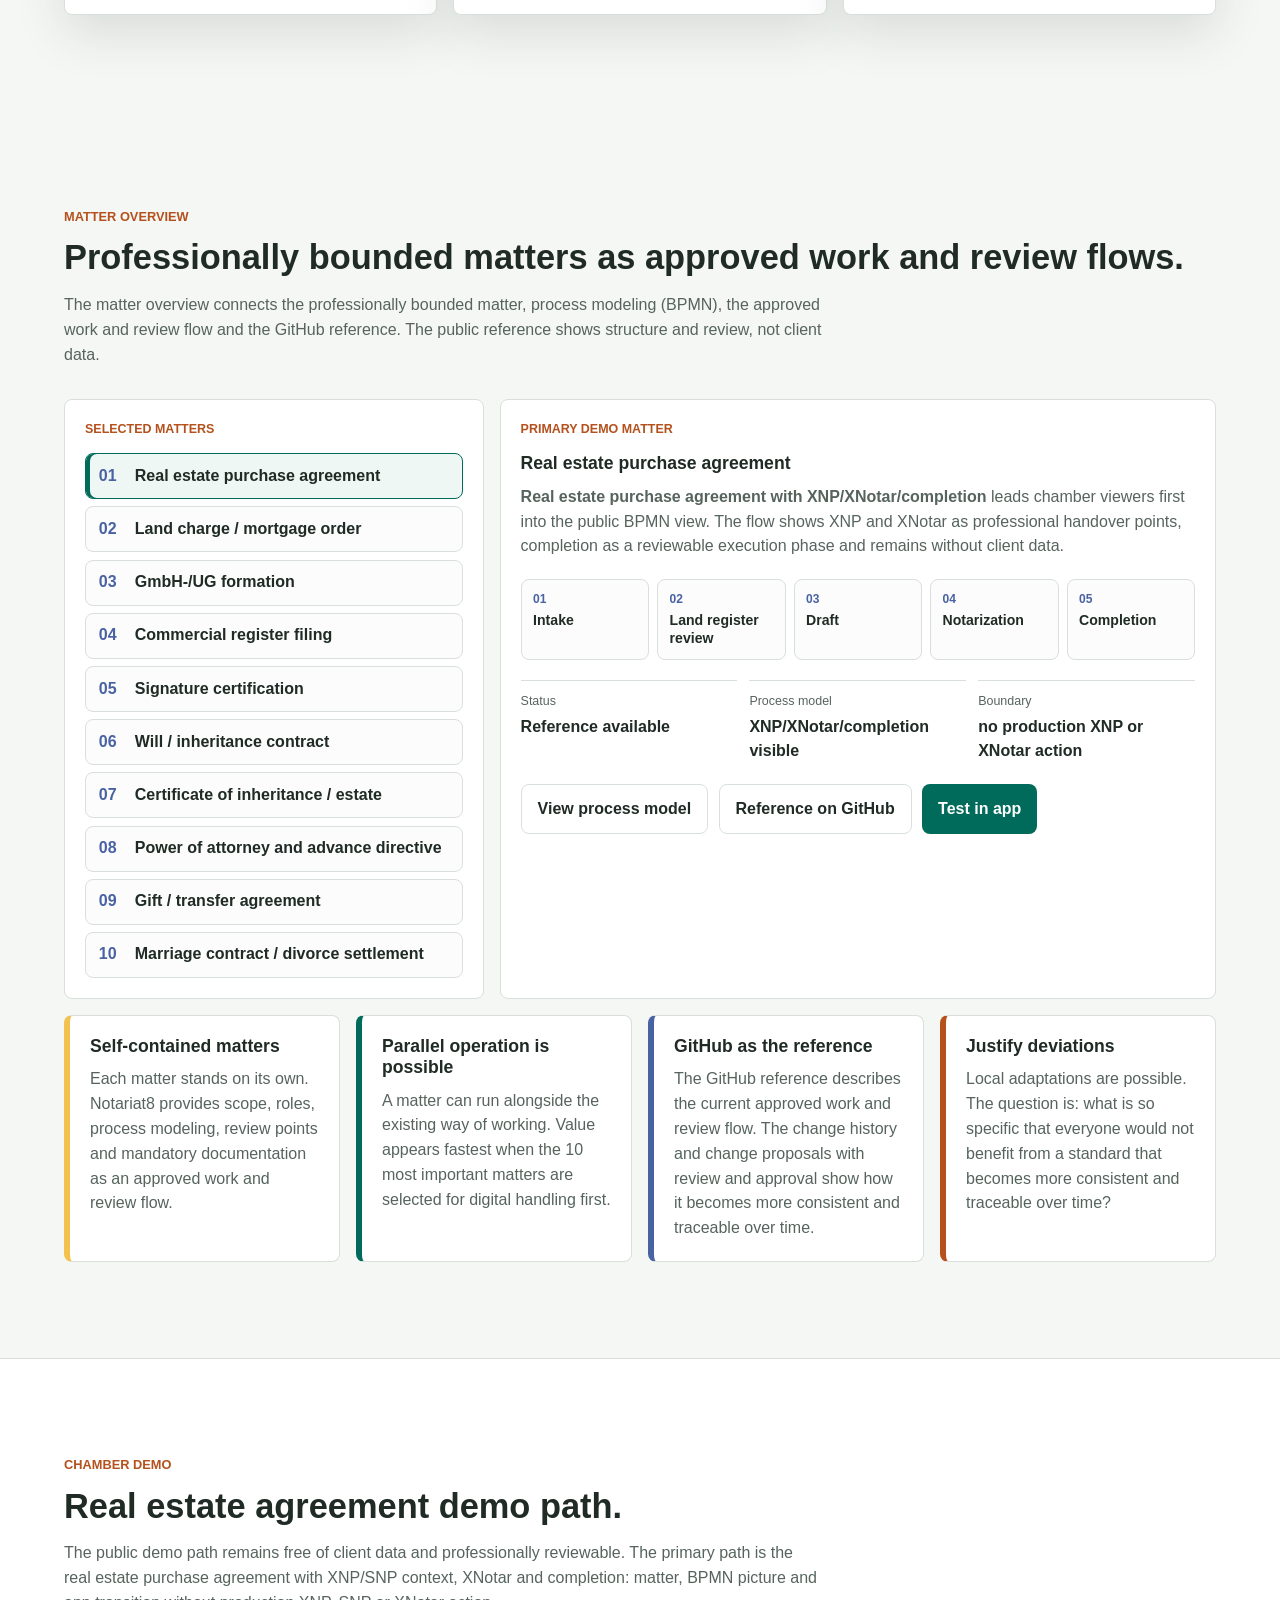
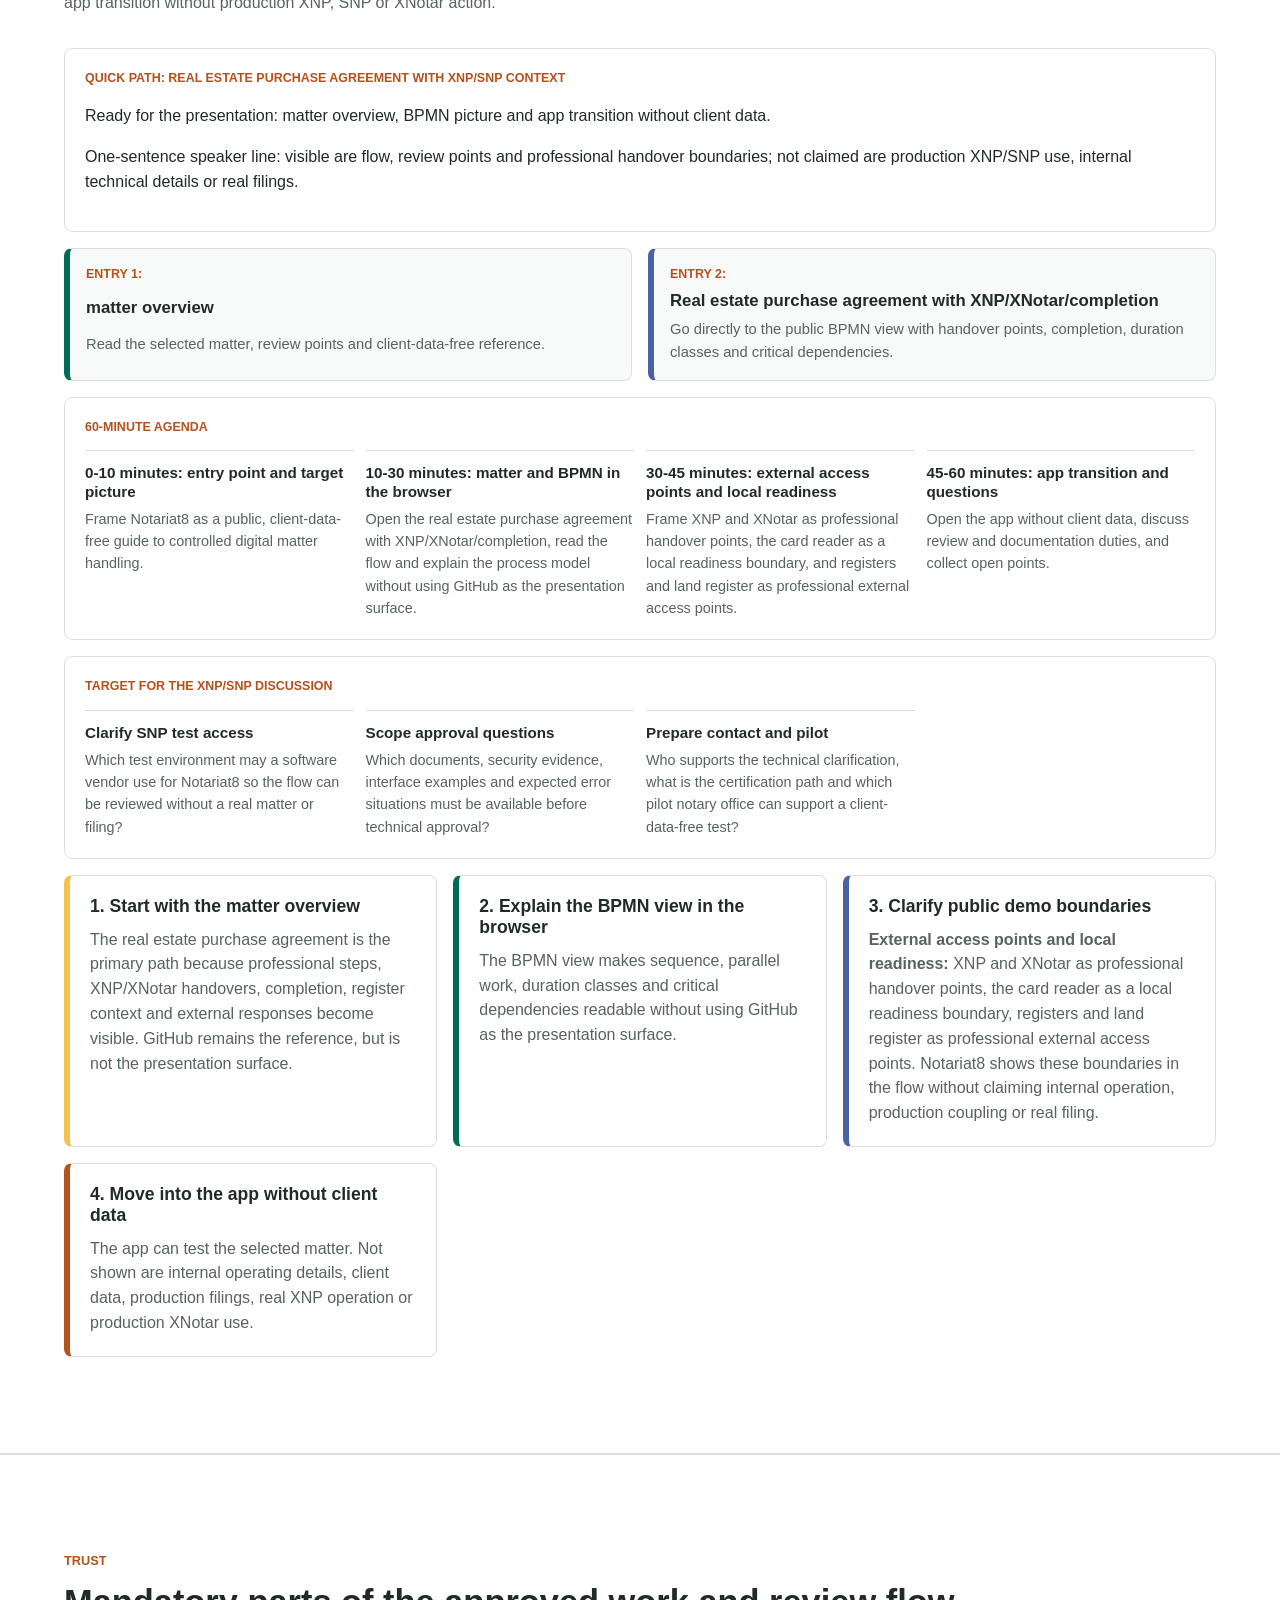
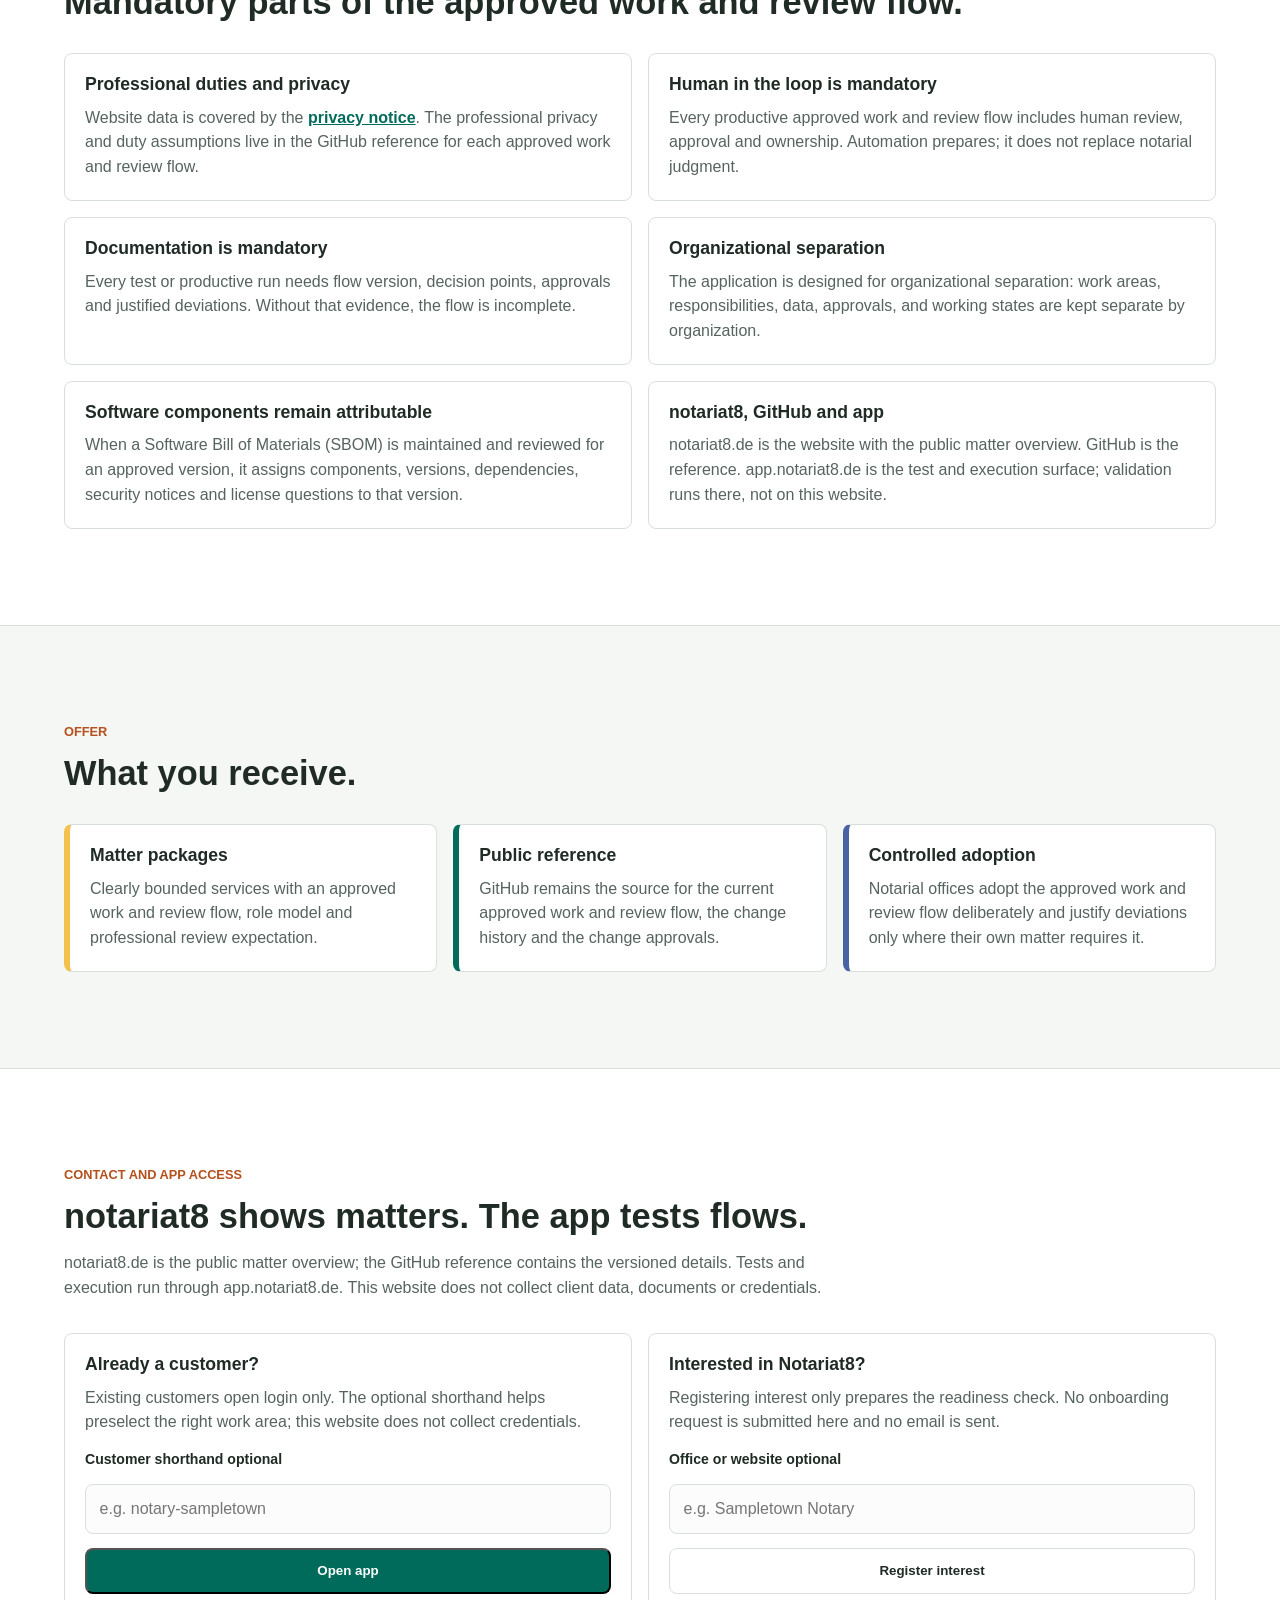
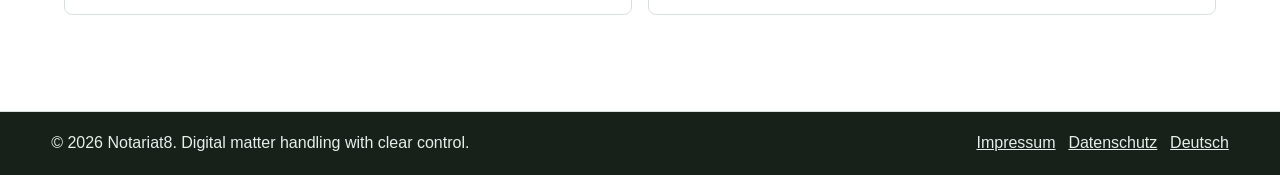
==== commit 8e9227dd: "Improve Notarkammer demo path copy" ====
--- a/en/index.html
+++ b/en/index.html
@@ -44,7 +44,7 @@
           <h1 id="hero-title">Digital matter handling that stays controllable.</h1>
           <p class="lead">Notariat8 helps notarial offices digitize recurring procedures in a controlled way: with clear responsibilities, approved work and review flows and an entry path that does not require client data on this website.</p>
           <div class="hero-actions" aria-label="Primary actions">
-            <a class="button primary" href="process-model.html?matter=immobilienkaufvertrag">View notariat8 process model (BPMN)</a>
+            <a class="button primary" href="process-model.html?matter=immobilienkaufvertrag">Open real estate agreement demo</a>
             <a class="button secondary" href="#process">View matters</a>
             <a class="button secondary" href="#app">Open app</a>
           </div>
@@ -367,13 +367,13 @@
       <section class="band" id="demo-path" aria-labelledby="demo-path-title">
         <div class="section-heading">
           <p class="section-kicker">Chamber demo</p>
-          <h2 id="demo-path-title">Demo path for one hour.</h2>
-          <p>The public demo path remains free of client data and professionally reviewable. The primary path is the real estate purchase agreement with XNP/XNotar/completion: matter, BPMN picture and app transition without production XNP or XNotar action.</p>
+          <h2 id="demo-path-title">Real estate agreement demo path.</h2>
+          <p>The public demo path remains free of client data and professionally reviewable. The primary path is the real estate purchase agreement with XNP/SNP context, XNotar and completion: matter, BPMN picture and app transition without production XNP, SNP or XNotar action.</p>
         </div>
         <div class="demo-agenda" aria-label="Quick path real estate purchase agreement">
           <p class="viewer-label">Quick path: real estate purchase agreement with XNP/SNP context</p>
           <p>Ready for the presentation: matter overview, BPMN picture and app transition without client data.</p>
-          <p>One-sentence speaker line: visible are flow, review points and professional handover boundaries; not claimed are production XNP/SNP use, provider details or real filings.</p>
+          <p>One-sentence speaker line: visible are flow, review points and professional handover boundaries; not claimed are production XNP/SNP use, internal technical details or real filings.</p>
         </div>
         <div class="demo-entry-grid" aria-label="Demo entry points">
           <a class="demo-entry" href="#process">
@@ -396,12 +396,12 @@
             <li><strong>45-60 minutes: app transition and questions</strong><span>Open the app without client data, discuss review and documentation duties, and collect open points.</span></li>
           </ol>
         </div>
-        <div class="demo-agenda" aria-label="SNP test access and ISV approval package">
+        <div class="demo-agenda" aria-label="SNP test access and approval questions">
           <p class="viewer-label">Target for the XNP/SNP discussion</p>
           <ol>
-            <li><strong>Clarify SNP test access</strong><span>Which sandbox or test environment may an ISV use for Notariat8 so the flow can be reviewed without a real matter or filing?</span></li>
-            <li><strong>Scope the ISV approval package</strong><span>Which documents, security evidence, callback examples and error classes are expected for an ISV listing?</span></li>
-            <li><strong>Prepare operation and pilot</strong><span>Who is the technical contact, what is the certification path and which pilot notary office can support a client-data-free test?</span></li>
+            <li><strong>Clarify SNP test access</strong><span>Which test environment may a software vendor use for Notariat8 so the flow can be reviewed without a real matter or filing?</span></li>
+            <li><strong>Scope approval questions</strong><span>Which documents, security evidence, interface examples and expected error situations must be available before technical approval?</span></li>
+            <li><strong>Prepare contact and pilot</strong><span>Who supports the technical clarification, what is the certification path and which pilot notary office can support a client-data-free test?</span></li>
           </ol>
         </div>
         <div class="artifact-layout">
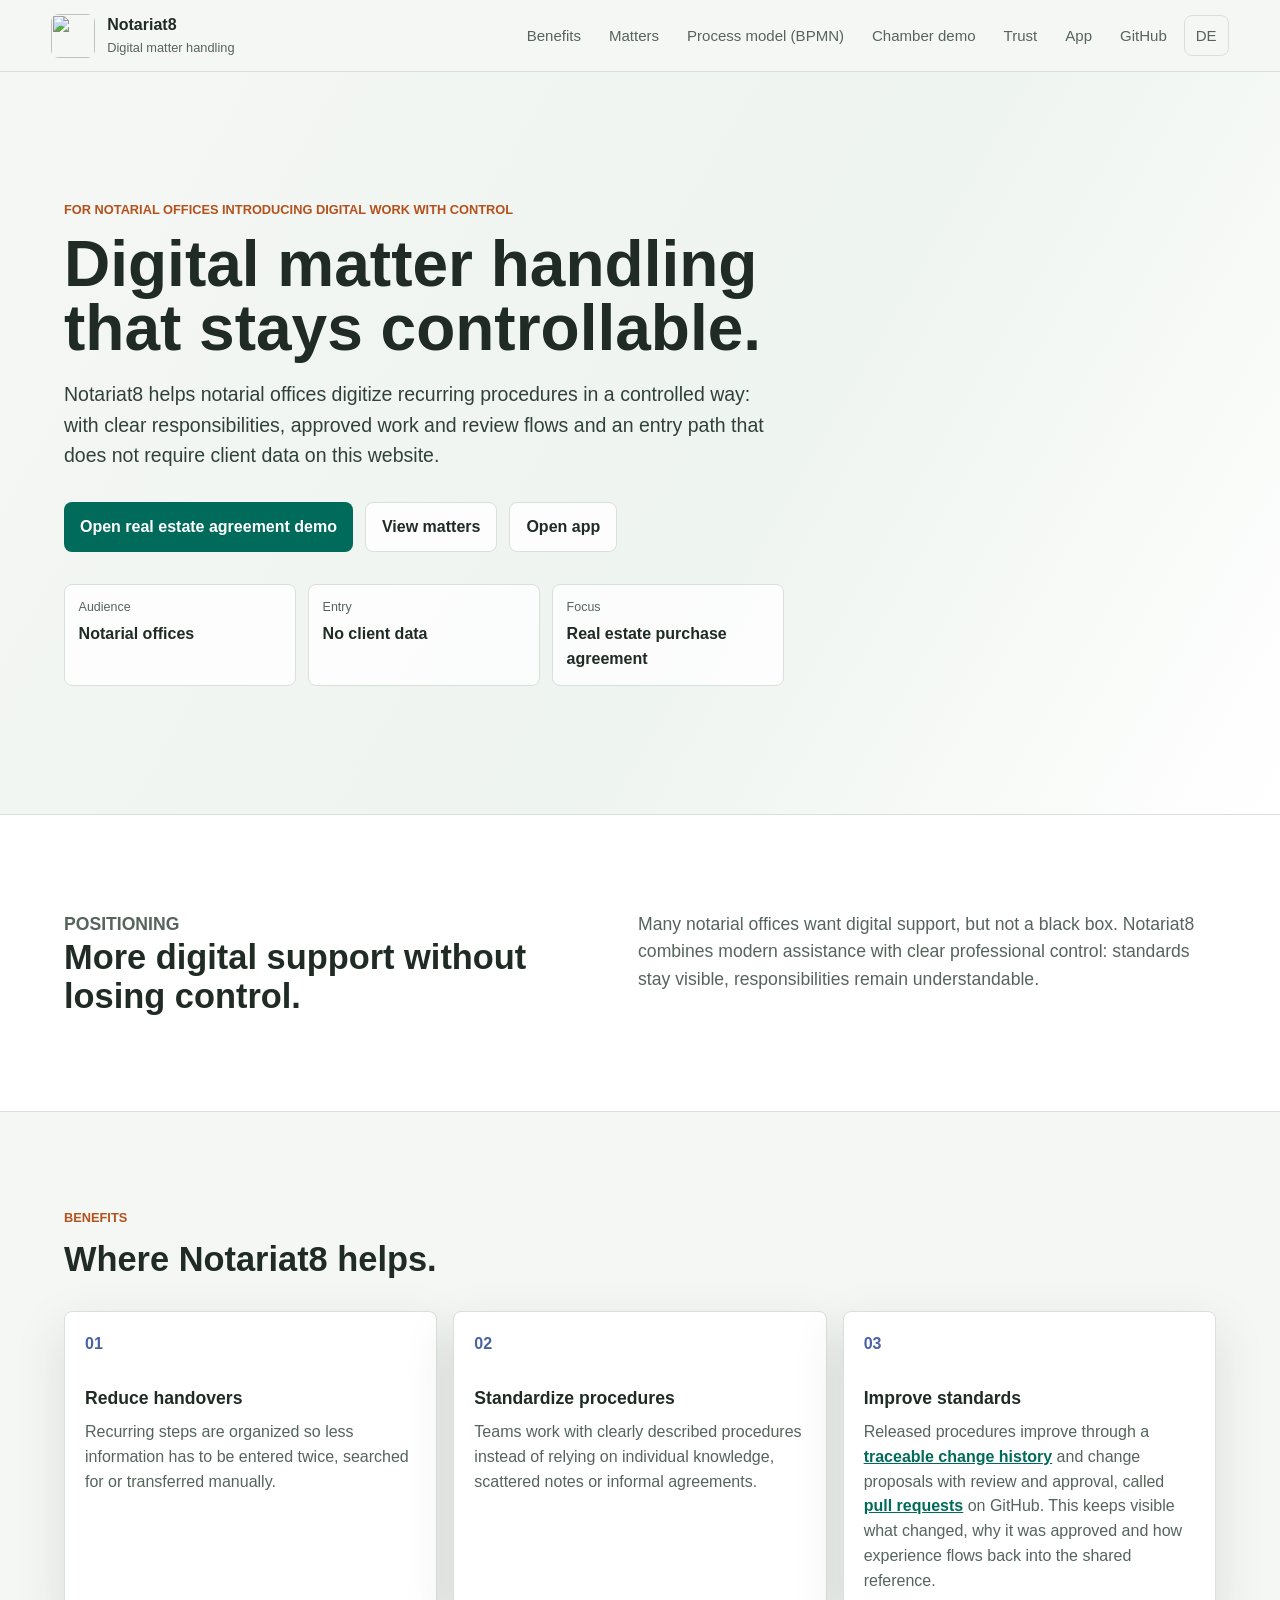
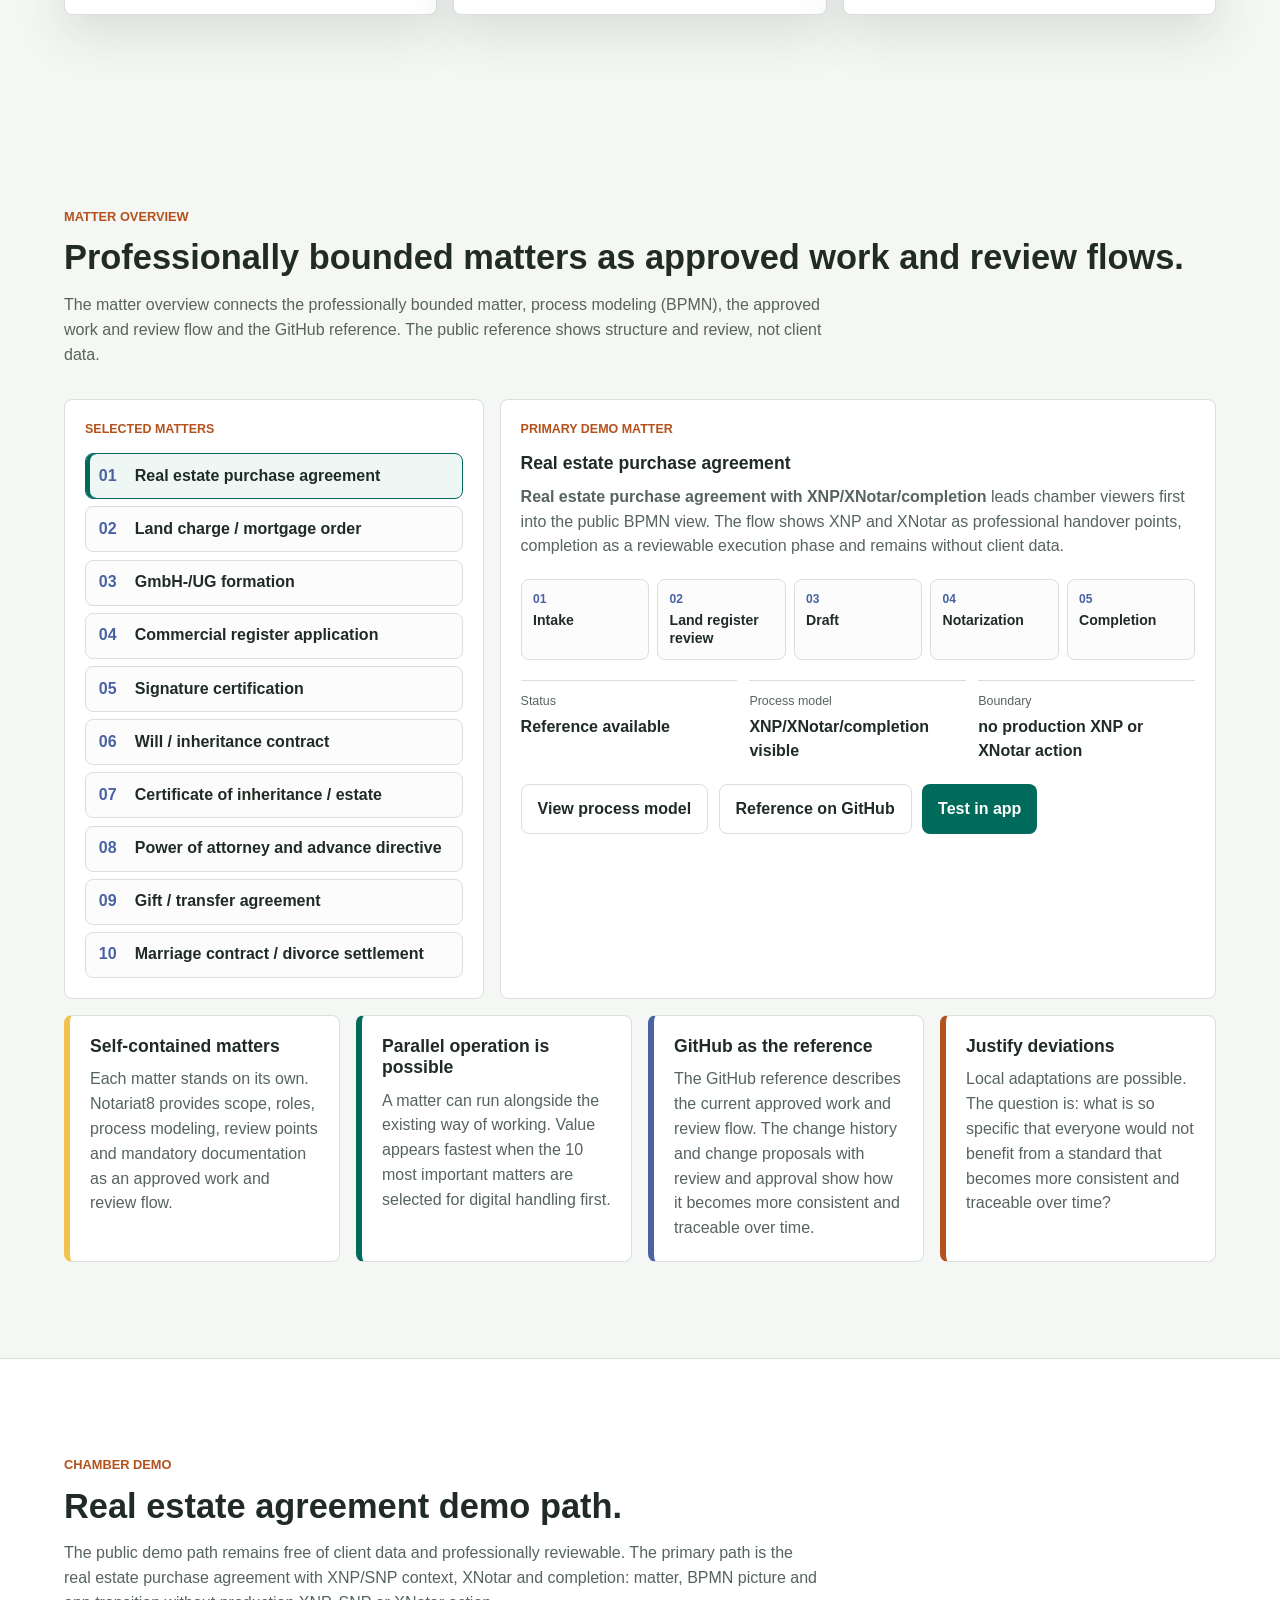
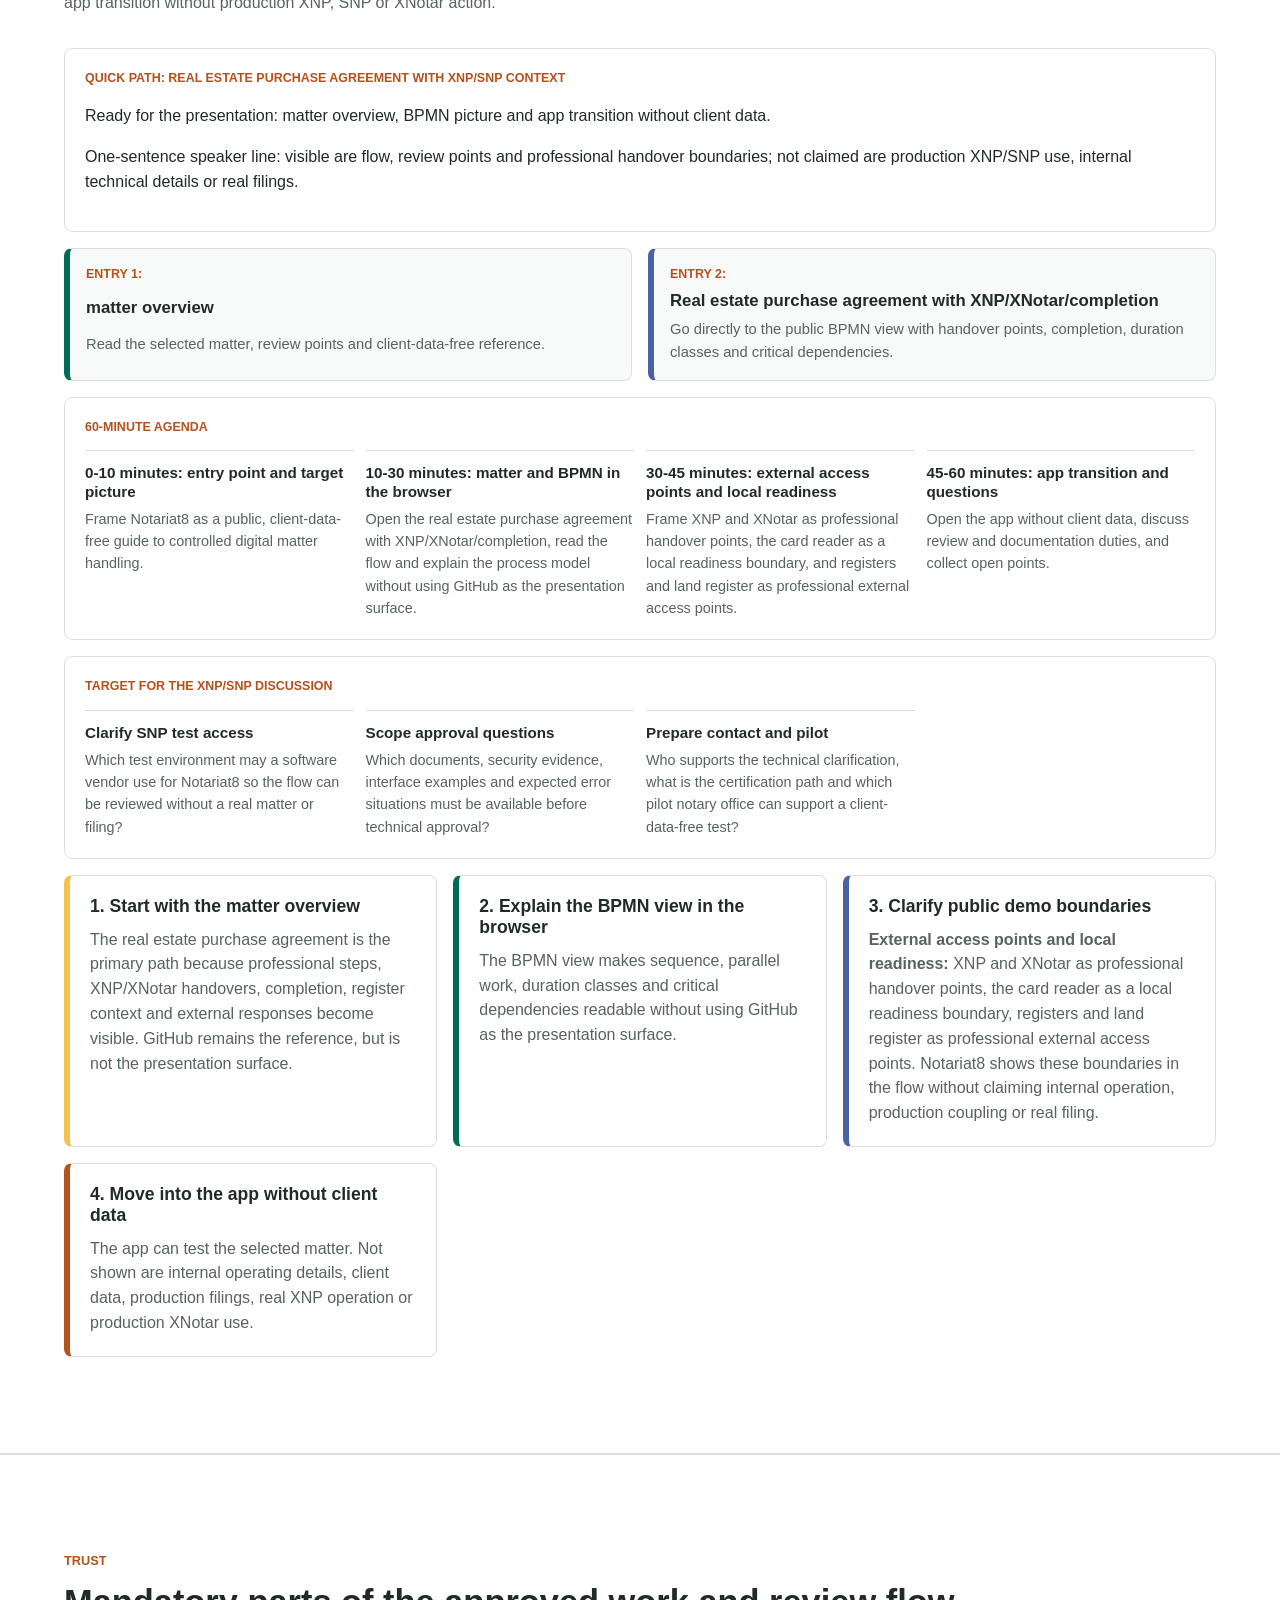
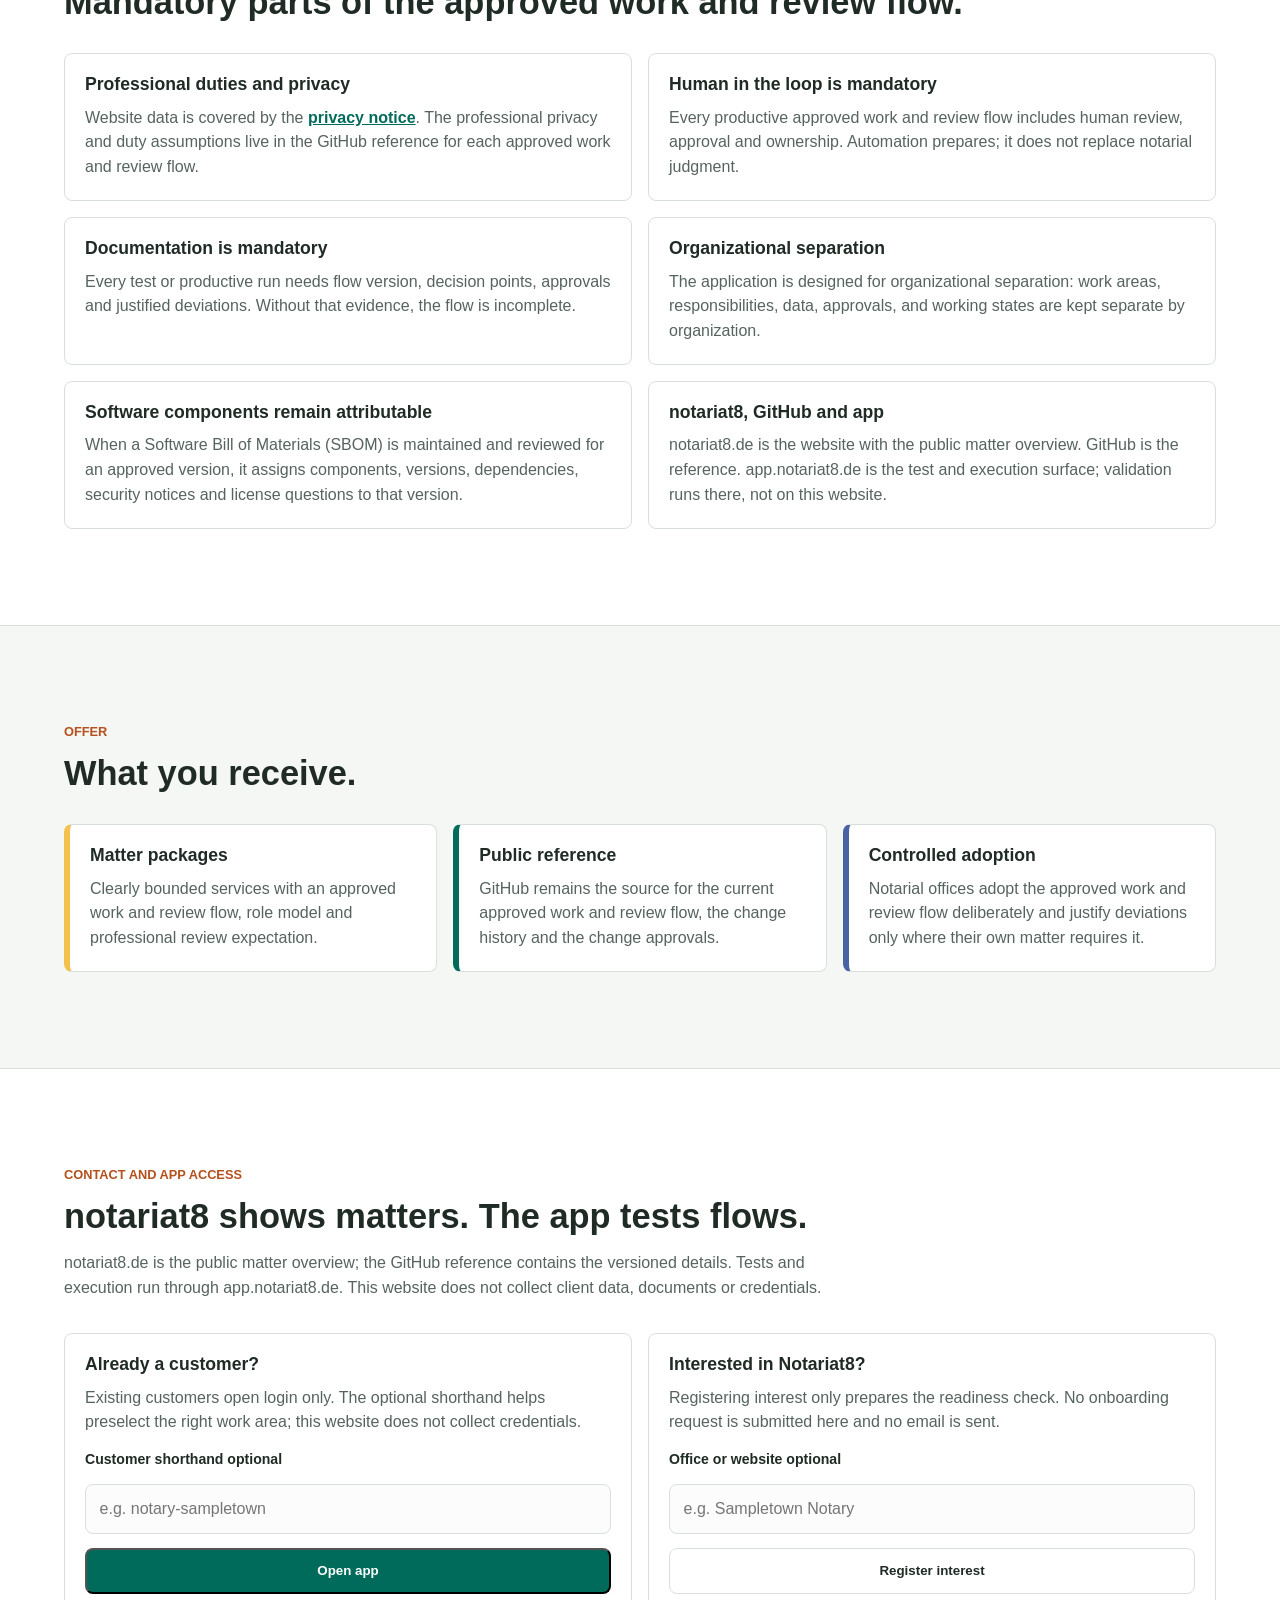
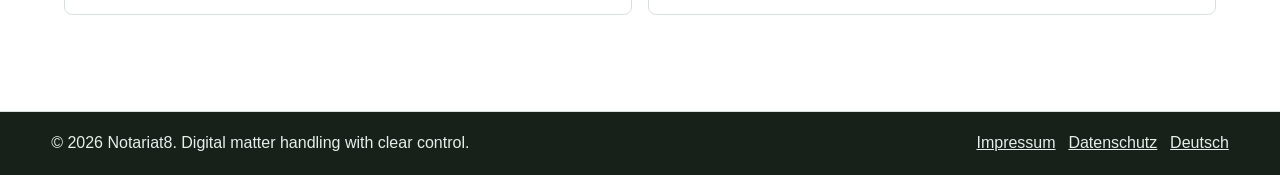
==== commit 2d3e1f61: "docs: tighten public filing wording" ====
--- a/en/index.html
+++ b/en/index.html
@@ -112,7 +112,7 @@
               <button class="usecase-tab is-active" type="button" role="tab" id="tab-en-immobilienkaufvertrag" aria-controls="panel-en-immobilienkaufvertrag" aria-selected="true" data-usecase-tab="en-immobilienkaufvertrag"><span>01</span>Real estate purchase agreement</button>
               <button class="usecase-tab" type="button" role="tab" id="tab-en-grundschuld-hypothekenbestellung" aria-controls="panel-en-grundschuld-hypothekenbestellung" aria-selected="false" data-usecase-tab="en-grundschuld-hypothekenbestellung"><span>02</span>Land charge / mortgage order</button>
               <button class="usecase-tab" type="button" role="tab" id="tab-en-online-gmbh-gruendung" aria-controls="panel-en-online-gmbh-gruendung" aria-selected="false" data-usecase-tab="en-online-gmbh-gruendung"><span>03</span>GmbH-/UG formation</button>
-              <button class="usecase-tab" type="button" role="tab" id="tab-en-handelsregisteranmeldung" aria-controls="panel-en-handelsregisteranmeldung" aria-selected="false" data-usecase-tab="en-handelsregisteranmeldung"><span>04</span>Commercial register filing</button>
+              <button class="usecase-tab" type="button" role="tab" id="tab-en-handelsregisteranmeldung" aria-controls="panel-en-handelsregisteranmeldung" aria-selected="false" data-usecase-tab="en-handelsregisteranmeldung"><span>04</span>Commercial register application</button>
               <button class="usecase-tab" type="button" role="tab" id="tab-en-unterschriftsbeglaubigung" aria-controls="panel-en-unterschriftsbeglaubigung" aria-selected="false" data-usecase-tab="en-unterschriftsbeglaubigung"><span>05</span>Signature certification</button>
               <button class="usecase-tab" type="button" role="tab" id="tab-en-testament-erbvertrag" aria-controls="panel-en-testament-erbvertrag" aria-selected="false" data-usecase-tab="en-testament-erbvertrag"><span>06</span>Will / inheritance contract</button>
               <button class="usecase-tab" type="button" role="tab" id="tab-en-erbscheinsantrag-nachlass" aria-controls="panel-en-erbscheinsantrag-nachlass" aria-selected="false" data-usecase-tab="en-erbscheinsantrag-nachlass"><span>07</span>Certificate of inheritance / estate</button>
@@ -147,13 +147,13 @@
             <article class="usecase-panel" role="tabpanel" id="panel-en-grundschuld-hypothekenbestellung" aria-labelledby="tab-en-grundschuld-hypothekenbestellung" data-usecase-panel="en-grundschuld-hypothekenbestellung" hidden>
               <p class="viewer-label">Approved work and review flow, only without client data</p>
               <h3>Land charge / mortgage order</h3>
-              <p>The flow combines land register context, lender requirements, draft, notarization and filing in one reviewable sequence.</p>
+              <p>The flow combines land register context, lender requirements, draft, notarization and filing preparation in one reviewable sequence.</p>
               <ol class="process-steps">
                 <li>Intake</li>
                 <li>Lender terms</li>
                 <li>Draft</li>
                 <li>Notarization</li>
-                <li>Filing</li>
+                <li>Preparation</li>
               </ol>
               <dl class="viewer-meta">
                 <div><dt>Status</dt><dd>Reference available</dd></div>
@@ -169,7 +169,7 @@
             <article class="usecase-panel" role="tabpanel" id="panel-en-online-gmbh-gruendung" aria-labelledby="tab-en-online-gmbh-gruendung" data-usecase-panel="en-online-gmbh-gruendung" hidden>
               <p class="viewer-label">Approved work and review flow, only without client data</p>
               <h3>GmbH-/UG formation</h3>
-              <p>The flow shows digital company formation with party intake, articles, notarization, register filing and evidence.</p>
+              <p>The flow shows digital company formation with party intake, articles, notarization, register path and evidence.</p>
               <ol class="process-steps">
                 <li>Parties</li>
                 <li>Articles</li>
@@ -190,8 +190,8 @@
             </article>
             <article class="usecase-panel" role="tabpanel" id="panel-en-handelsregisteranmeldung" aria-labelledby="tab-en-handelsregisteranmeldung" data-usecase-panel="en-handelsregisteranmeldung" hidden>
               <p class="viewer-label">Approved work and review flow, only without client data</p>
-              <h3>Commercial register filing</h3>
-              <p>The flow connects the filing basis, representation review, draft, signature and register submission.</p>
+              <h3>Commercial register application</h3>
+              <p>The flow connects the register basis, representation review, draft, signature and register path.</p>
               <ol class="process-steps">
                 <li>Trigger</li>
                 <li>Representation</li>
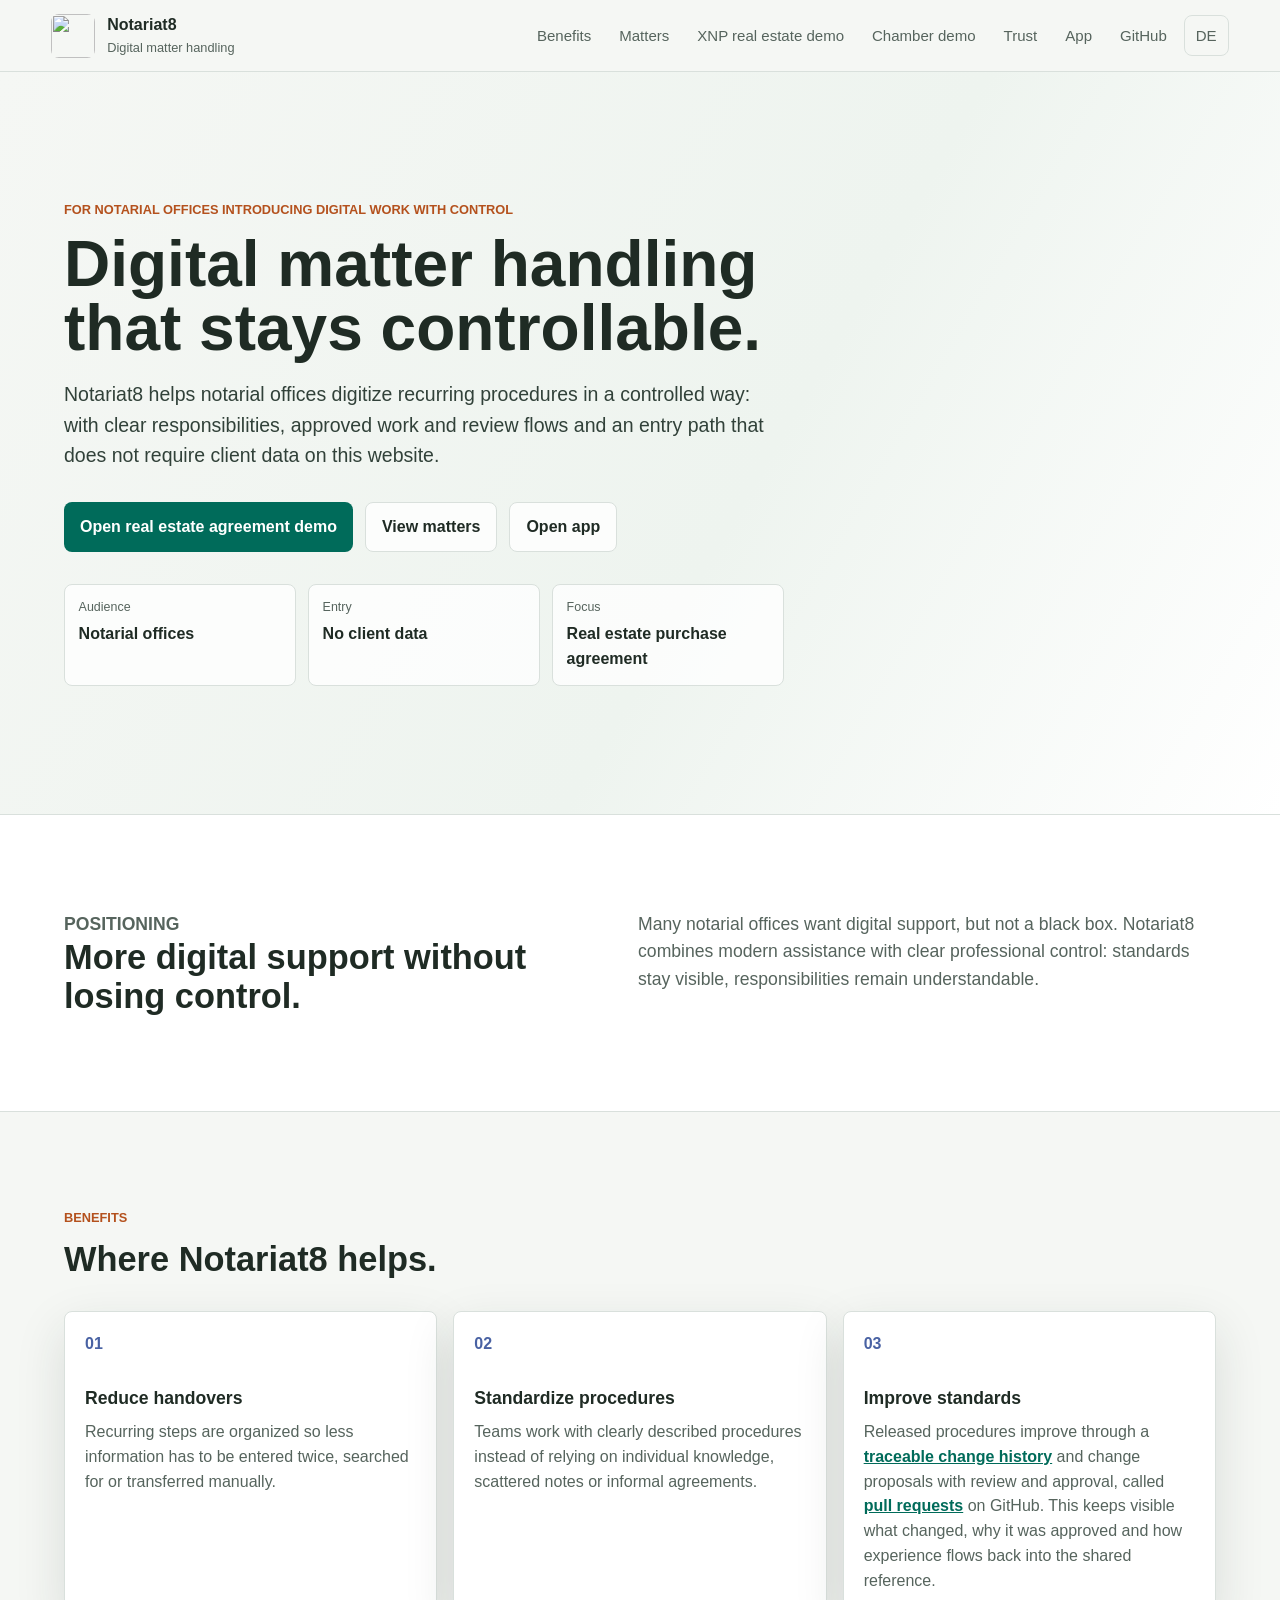
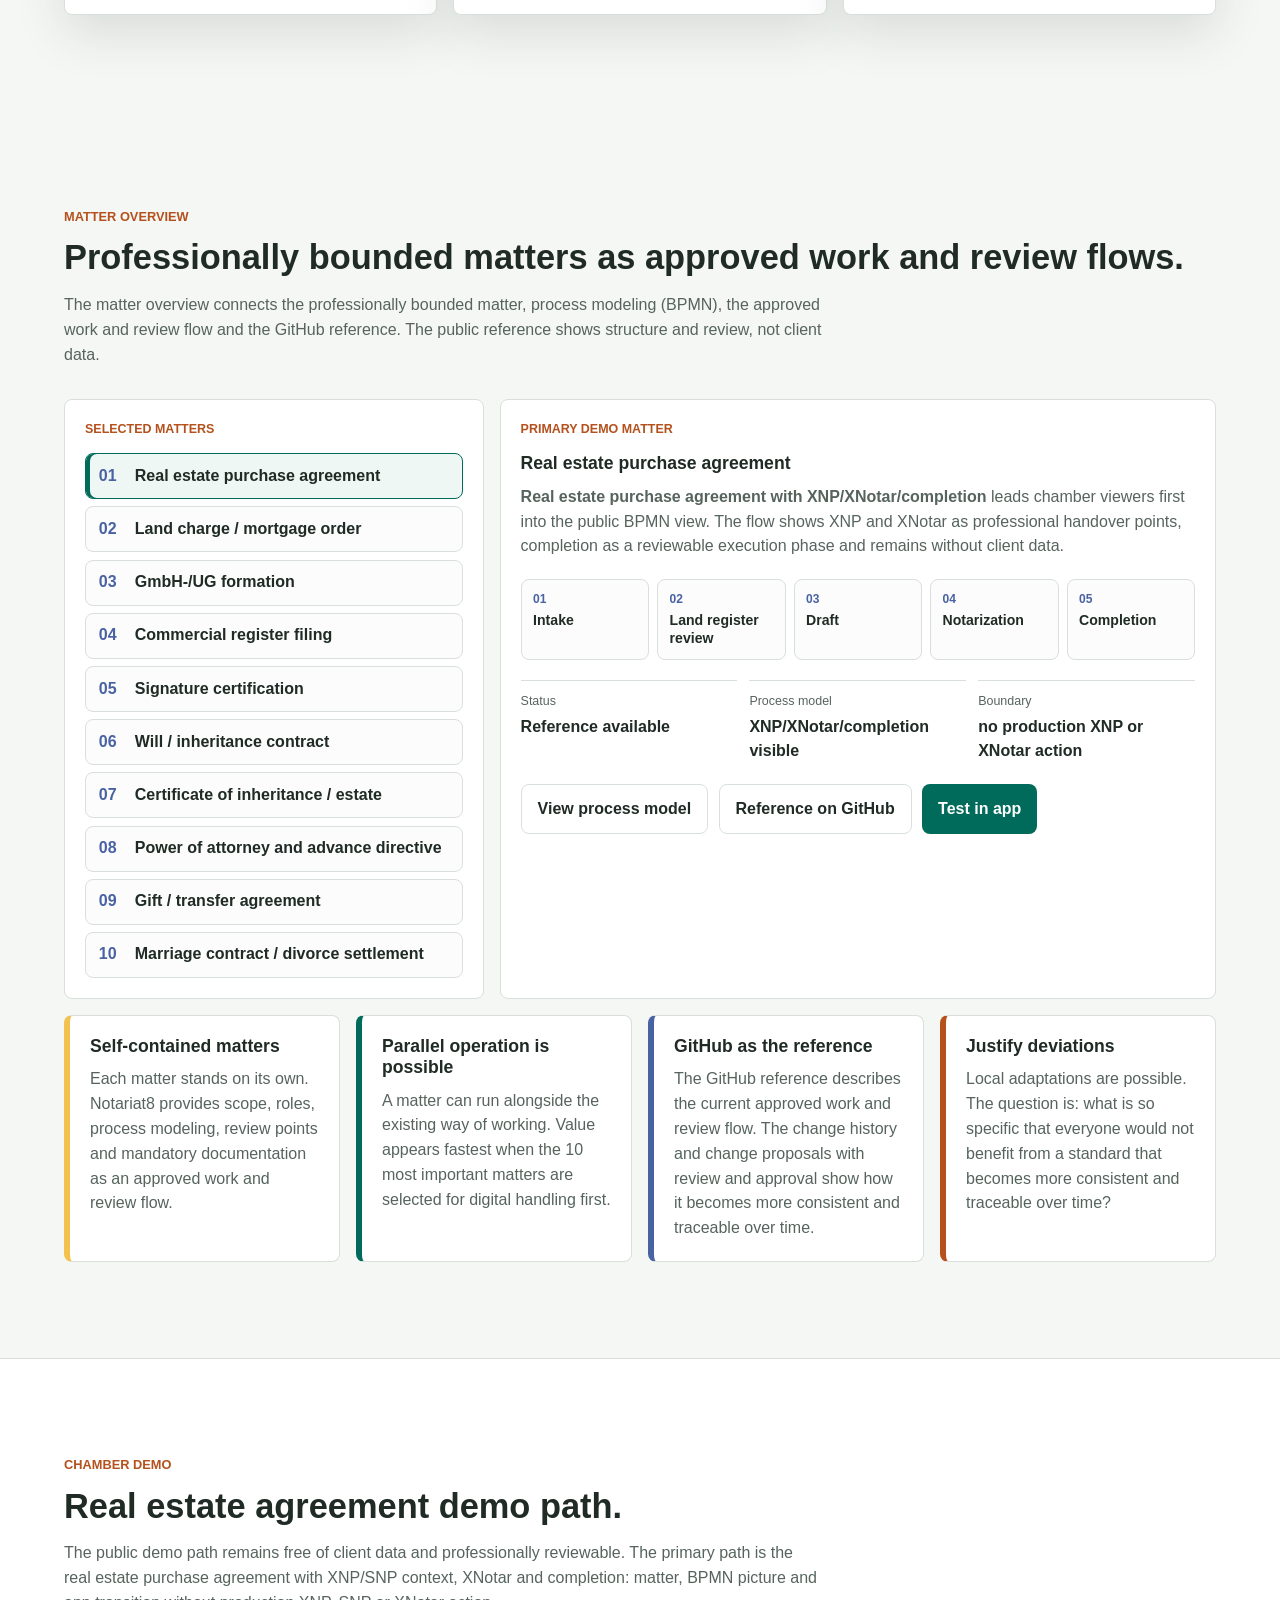
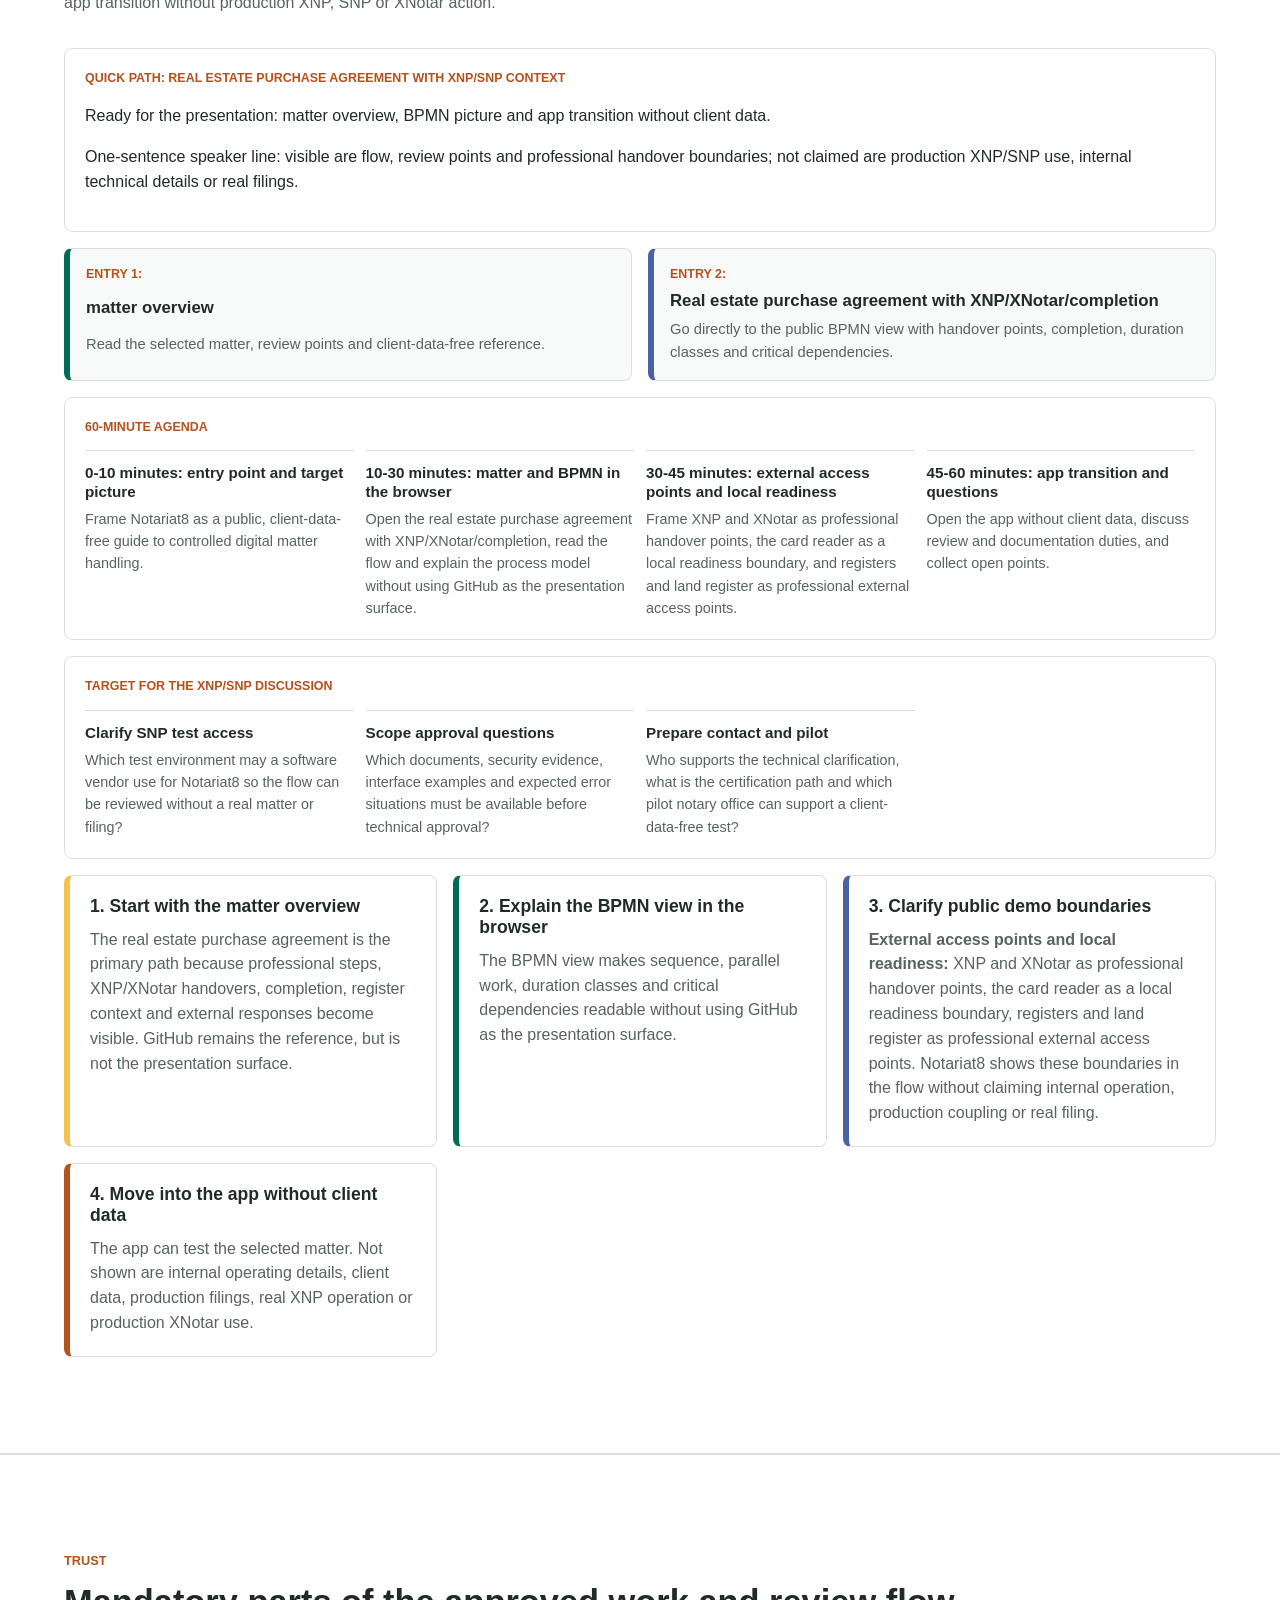
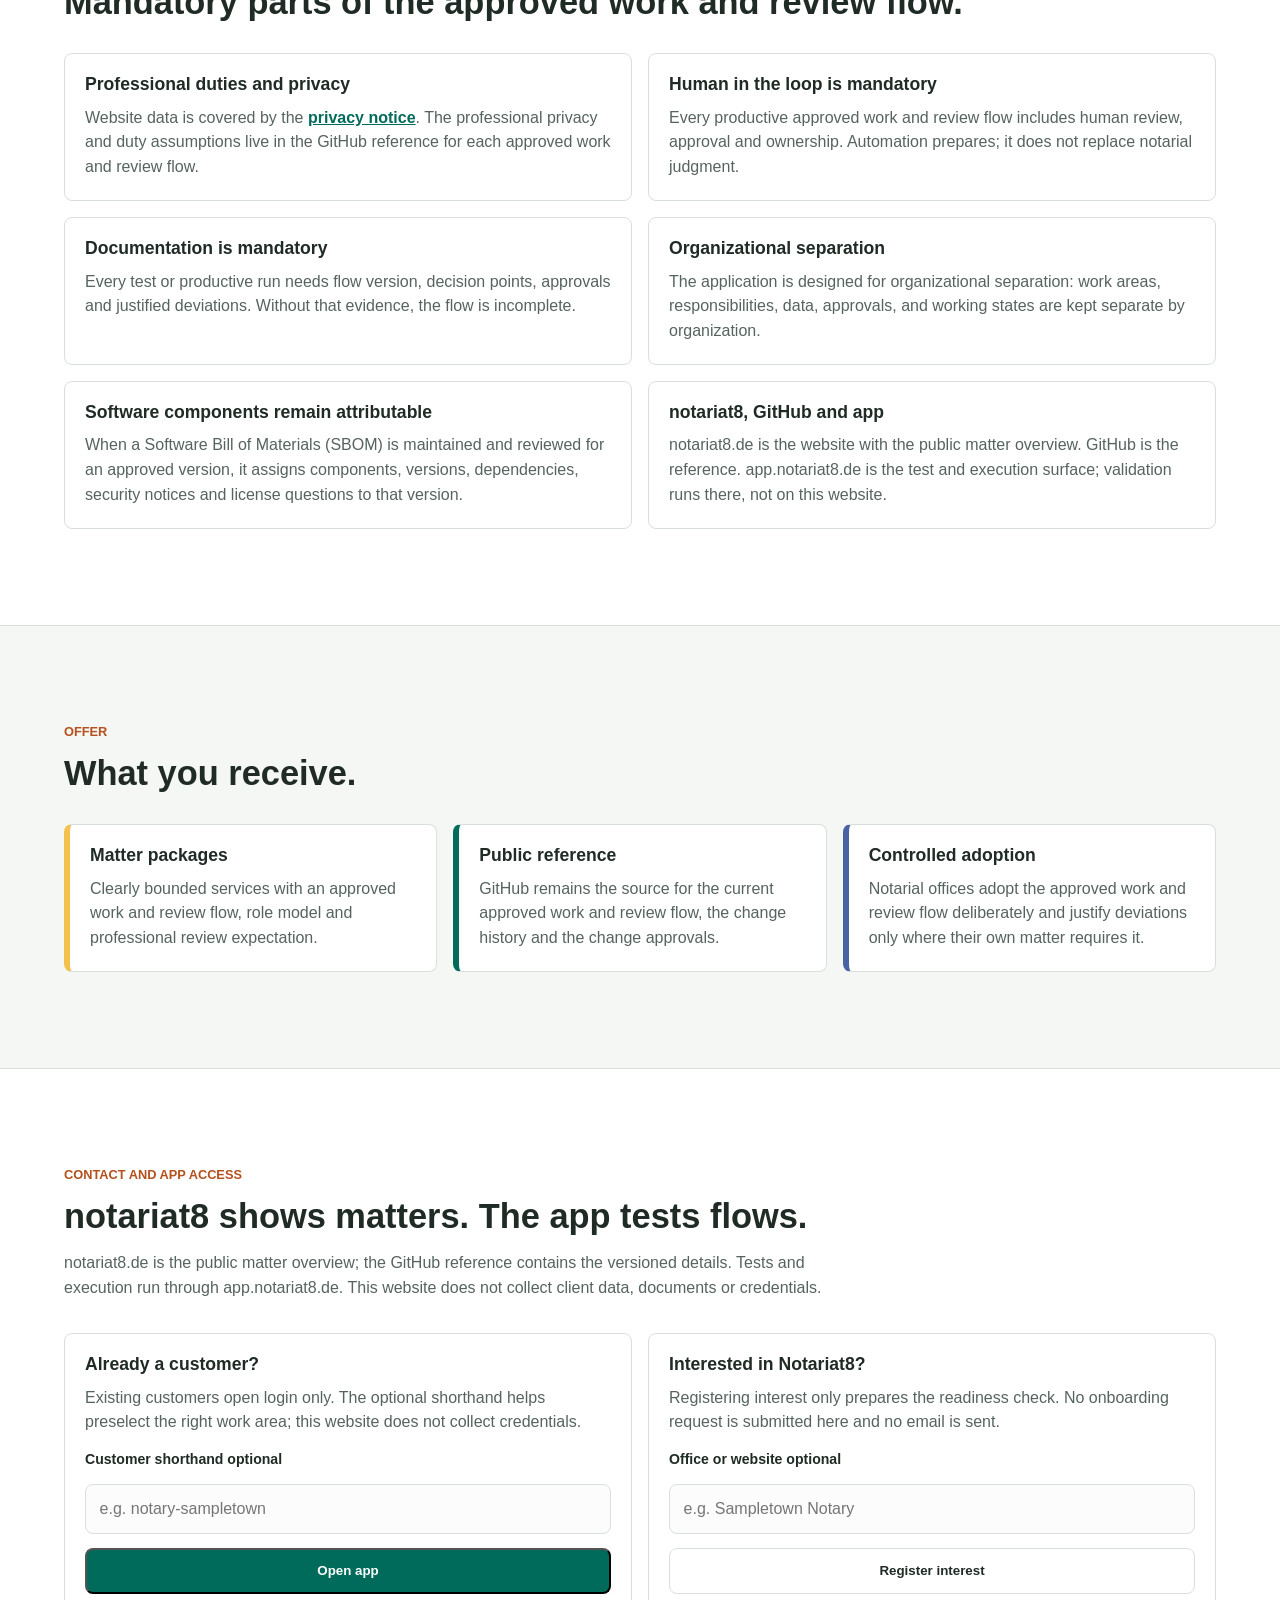
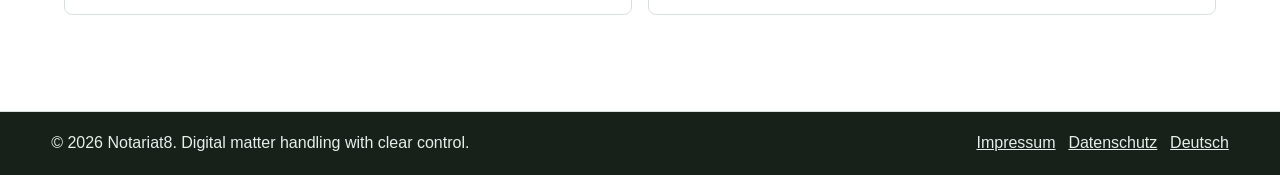
==== commit 5483e668: "docs: expose xnp real estate demo nav" ====
--- a/en/index.html
+++ b/en/index.html
@@ -28,7 +28,7 @@
       <nav class="site-nav" id="site-nav" aria-label="Main navigation">
         <a href="#benefits">Benefits</a>
         <a href="#process">Matters</a>
-        <a href="process-model.html?matter=immobilienkaufvertrag">Process model (BPMN)</a>
+        <a href="process-model.html?matter=immobilienkaufvertrag">XNP real estate demo</a>
         <a href="#demo-path">Chamber demo</a>
         <a href="#governance">Trust</a>
         <a href="#app">App</a>
@@ -112,7 +112,7 @@
               <button class="usecase-tab is-active" type="button" role="tab" id="tab-en-immobilienkaufvertrag" aria-controls="panel-en-immobilienkaufvertrag" aria-selected="true" data-usecase-tab="en-immobilienkaufvertrag"><span>01</span>Real estate purchase agreement</button>
               <button class="usecase-tab" type="button" role="tab" id="tab-en-grundschuld-hypothekenbestellung" aria-controls="panel-en-grundschuld-hypothekenbestellung" aria-selected="false" data-usecase-tab="en-grundschuld-hypothekenbestellung"><span>02</span>Land charge / mortgage order</button>
               <button class="usecase-tab" type="button" role="tab" id="tab-en-online-gmbh-gruendung" aria-controls="panel-en-online-gmbh-gruendung" aria-selected="false" data-usecase-tab="en-online-gmbh-gruendung"><span>03</span>GmbH-/UG formation</button>
-              <button class="usecase-tab" type="button" role="tab" id="tab-en-handelsregisteranmeldung" aria-controls="panel-en-handelsregisteranmeldung" aria-selected="false" data-usecase-tab="en-handelsregisteranmeldung"><span>04</span>Commercial register application</button>
+              <button class="usecase-tab" type="button" role="tab" id="tab-en-handelsregisteranmeldung" aria-controls="panel-en-handelsregisteranmeldung" aria-selected="false" data-usecase-tab="en-handelsregisteranmeldung"><span>04</span>Commercial register filing</button>
               <button class="usecase-tab" type="button" role="tab" id="tab-en-unterschriftsbeglaubigung" aria-controls="panel-en-unterschriftsbeglaubigung" aria-selected="false" data-usecase-tab="en-unterschriftsbeglaubigung"><span>05</span>Signature certification</button>
               <button class="usecase-tab" type="button" role="tab" id="tab-en-testament-erbvertrag" aria-controls="panel-en-testament-erbvertrag" aria-selected="false" data-usecase-tab="en-testament-erbvertrag"><span>06</span>Will / inheritance contract</button>
               <button class="usecase-tab" type="button" role="tab" id="tab-en-erbscheinsantrag-nachlass" aria-controls="panel-en-erbscheinsantrag-nachlass" aria-selected="false" data-usecase-tab="en-erbscheinsantrag-nachlass"><span>07</span>Certificate of inheritance / estate</button>
@@ -147,13 +147,13 @@
             <article class="usecase-panel" role="tabpanel" id="panel-en-grundschuld-hypothekenbestellung" aria-labelledby="tab-en-grundschuld-hypothekenbestellung" data-usecase-panel="en-grundschuld-hypothekenbestellung" hidden>
               <p class="viewer-label">Approved work and review flow, only without client data</p>
               <h3>Land charge / mortgage order</h3>
-              <p>The flow combines land register context, lender requirements, draft, notarization and filing preparation in one reviewable sequence.</p>
+              <p>The flow combines land register context, lender requirements, draft, notarization and filing in one reviewable sequence.</p>
               <ol class="process-steps">
                 <li>Intake</li>
                 <li>Lender terms</li>
                 <li>Draft</li>
                 <li>Notarization</li>
-                <li>Preparation</li>
+                <li>Filing</li>
               </ol>
               <dl class="viewer-meta">
                 <div><dt>Status</dt><dd>Reference available</dd></div>
@@ -169,7 +169,7 @@
             <article class="usecase-panel" role="tabpanel" id="panel-en-online-gmbh-gruendung" aria-labelledby="tab-en-online-gmbh-gruendung" data-usecase-panel="en-online-gmbh-gruendung" hidden>
               <p class="viewer-label">Approved work and review flow, only without client data</p>
               <h3>GmbH-/UG formation</h3>
-              <p>The flow shows digital company formation with party intake, articles, notarization, register path and evidence.</p>
+              <p>The flow shows digital company formation with party intake, articles, notarization, register filing and evidence.</p>
               <ol class="process-steps">
                 <li>Parties</li>
                 <li>Articles</li>
@@ -190,8 +190,8 @@
             </article>
             <article class="usecase-panel" role="tabpanel" id="panel-en-handelsregisteranmeldung" aria-labelledby="tab-en-handelsregisteranmeldung" data-usecase-panel="en-handelsregisteranmeldung" hidden>
               <p class="viewer-label">Approved work and review flow, only without client data</p>
-              <h3>Commercial register application</h3>
-              <p>The flow connects the register basis, representation review, draft, signature and register path.</p>
+              <h3>Commercial register filing</h3>
+              <p>The flow connects the filing basis, representation review, draft, signature and register submission.</p>
               <ol class="process-steps">
                 <li>Trigger</li>
                 <li>Representation</li>
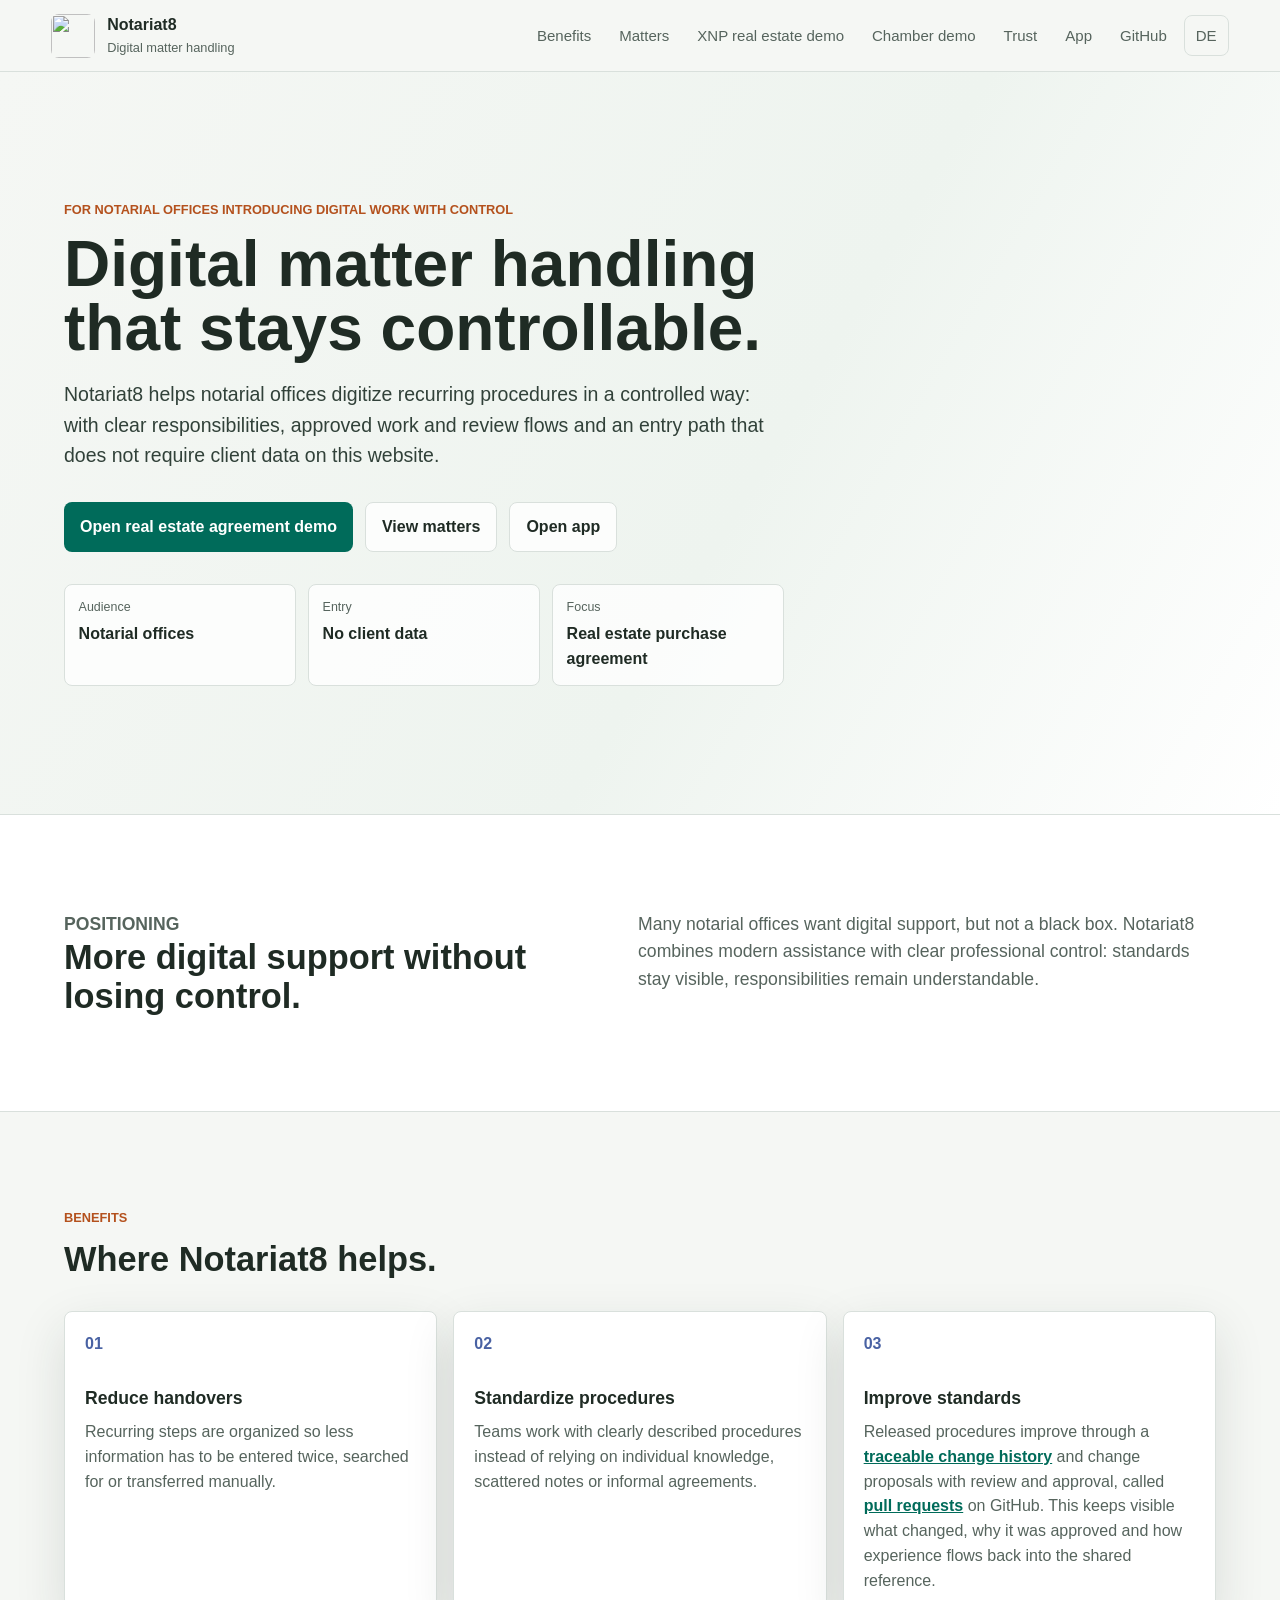
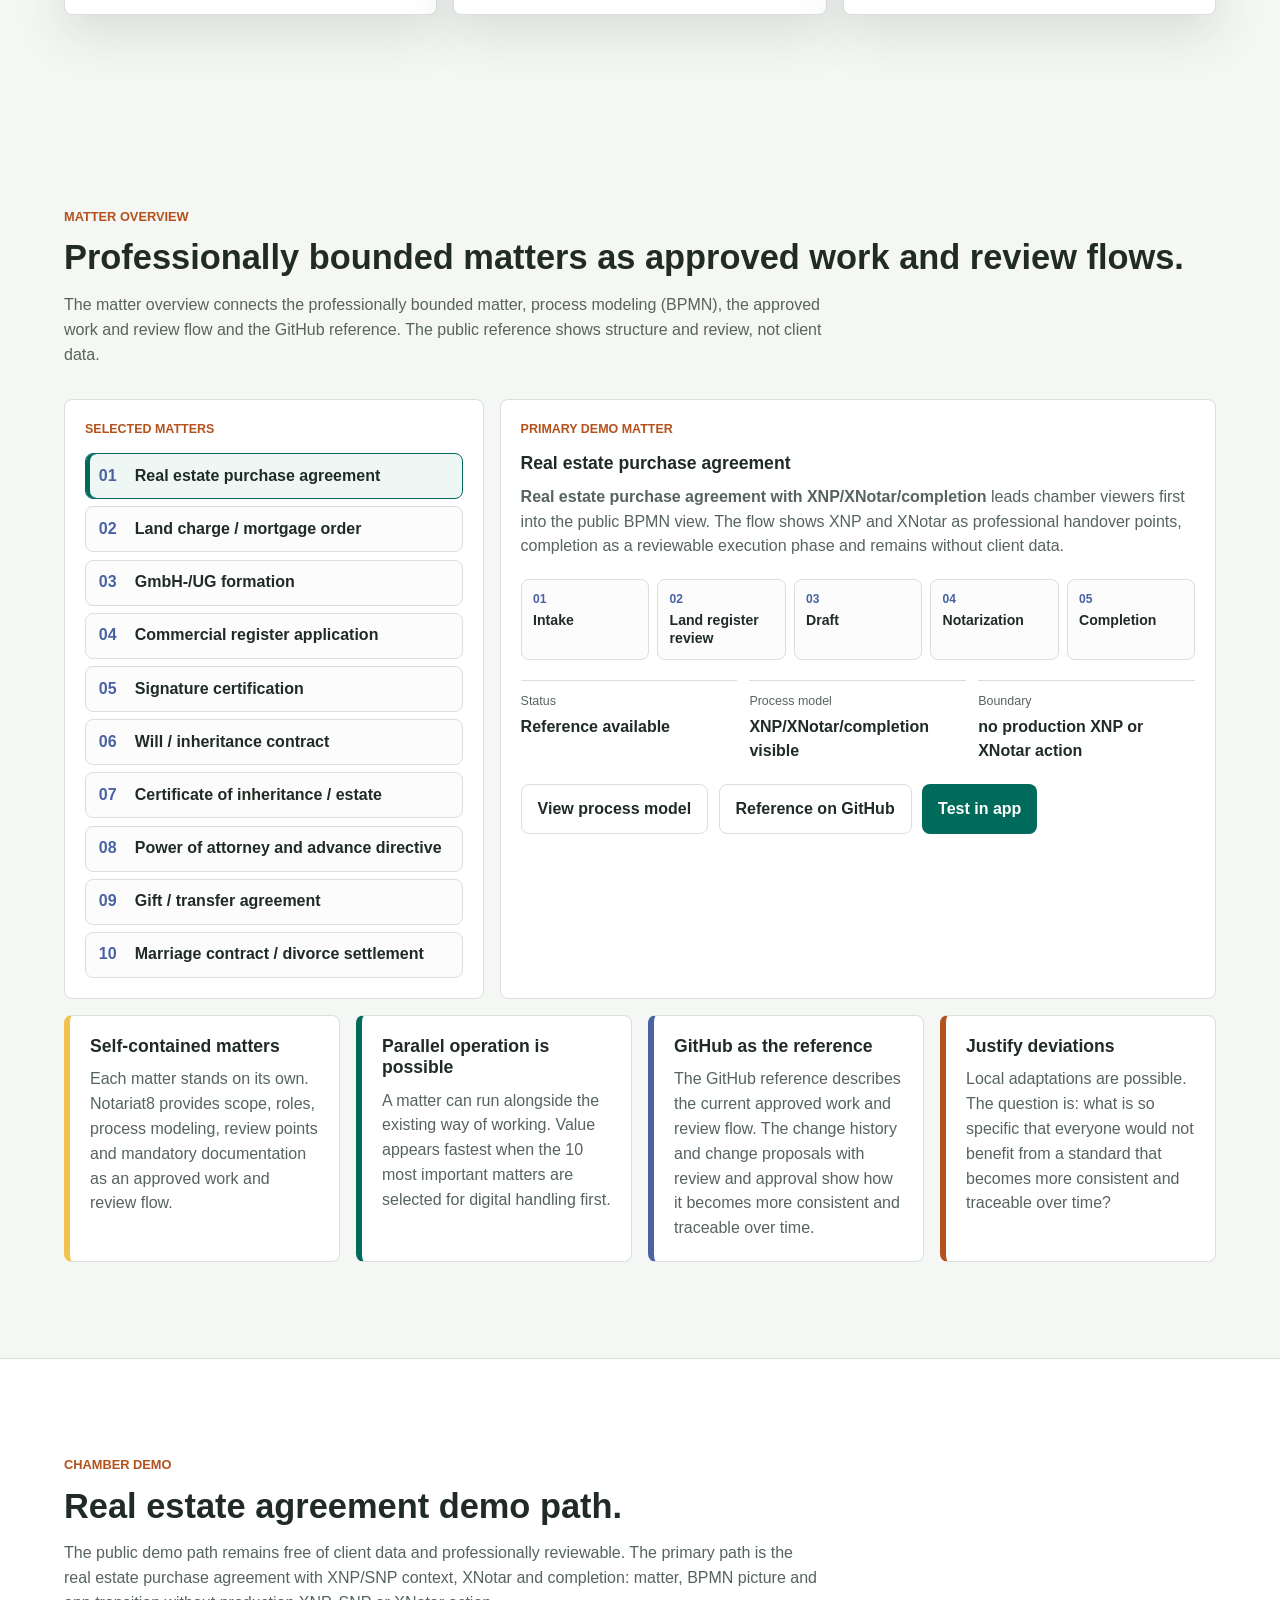
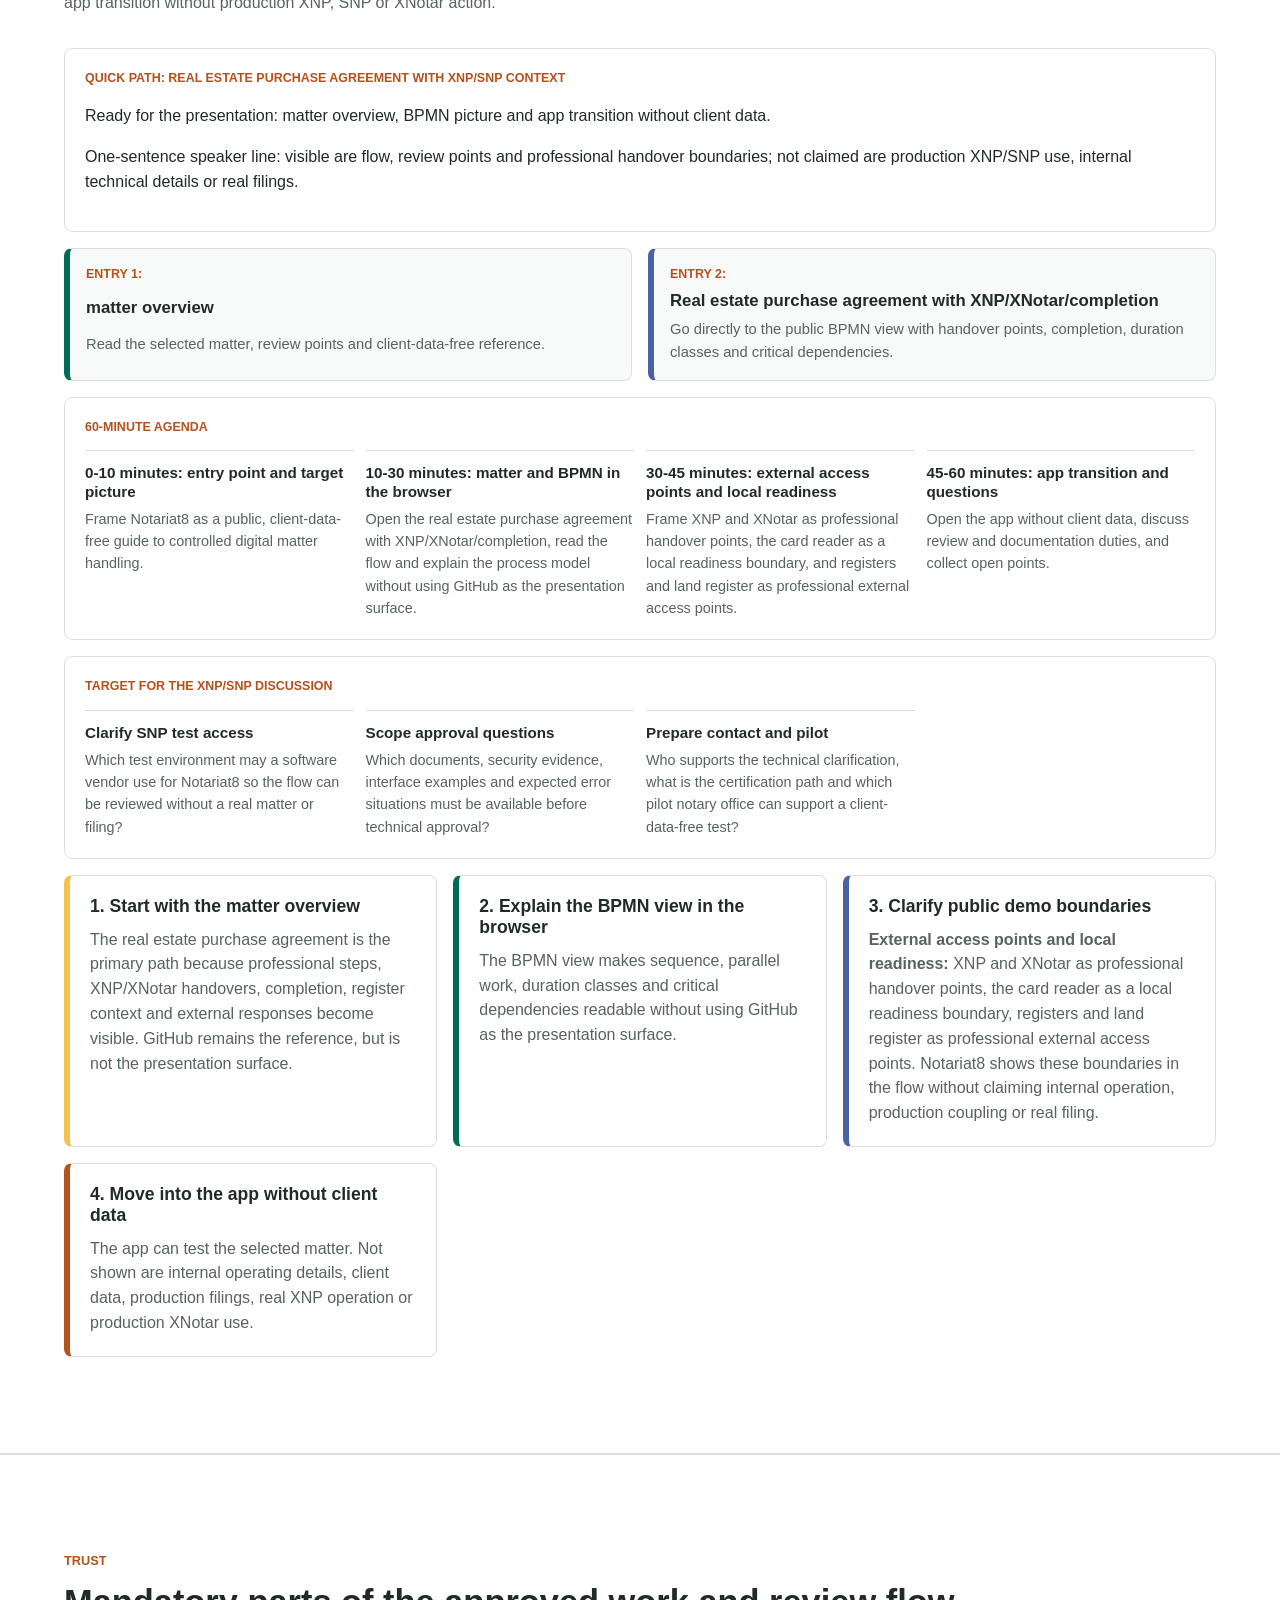
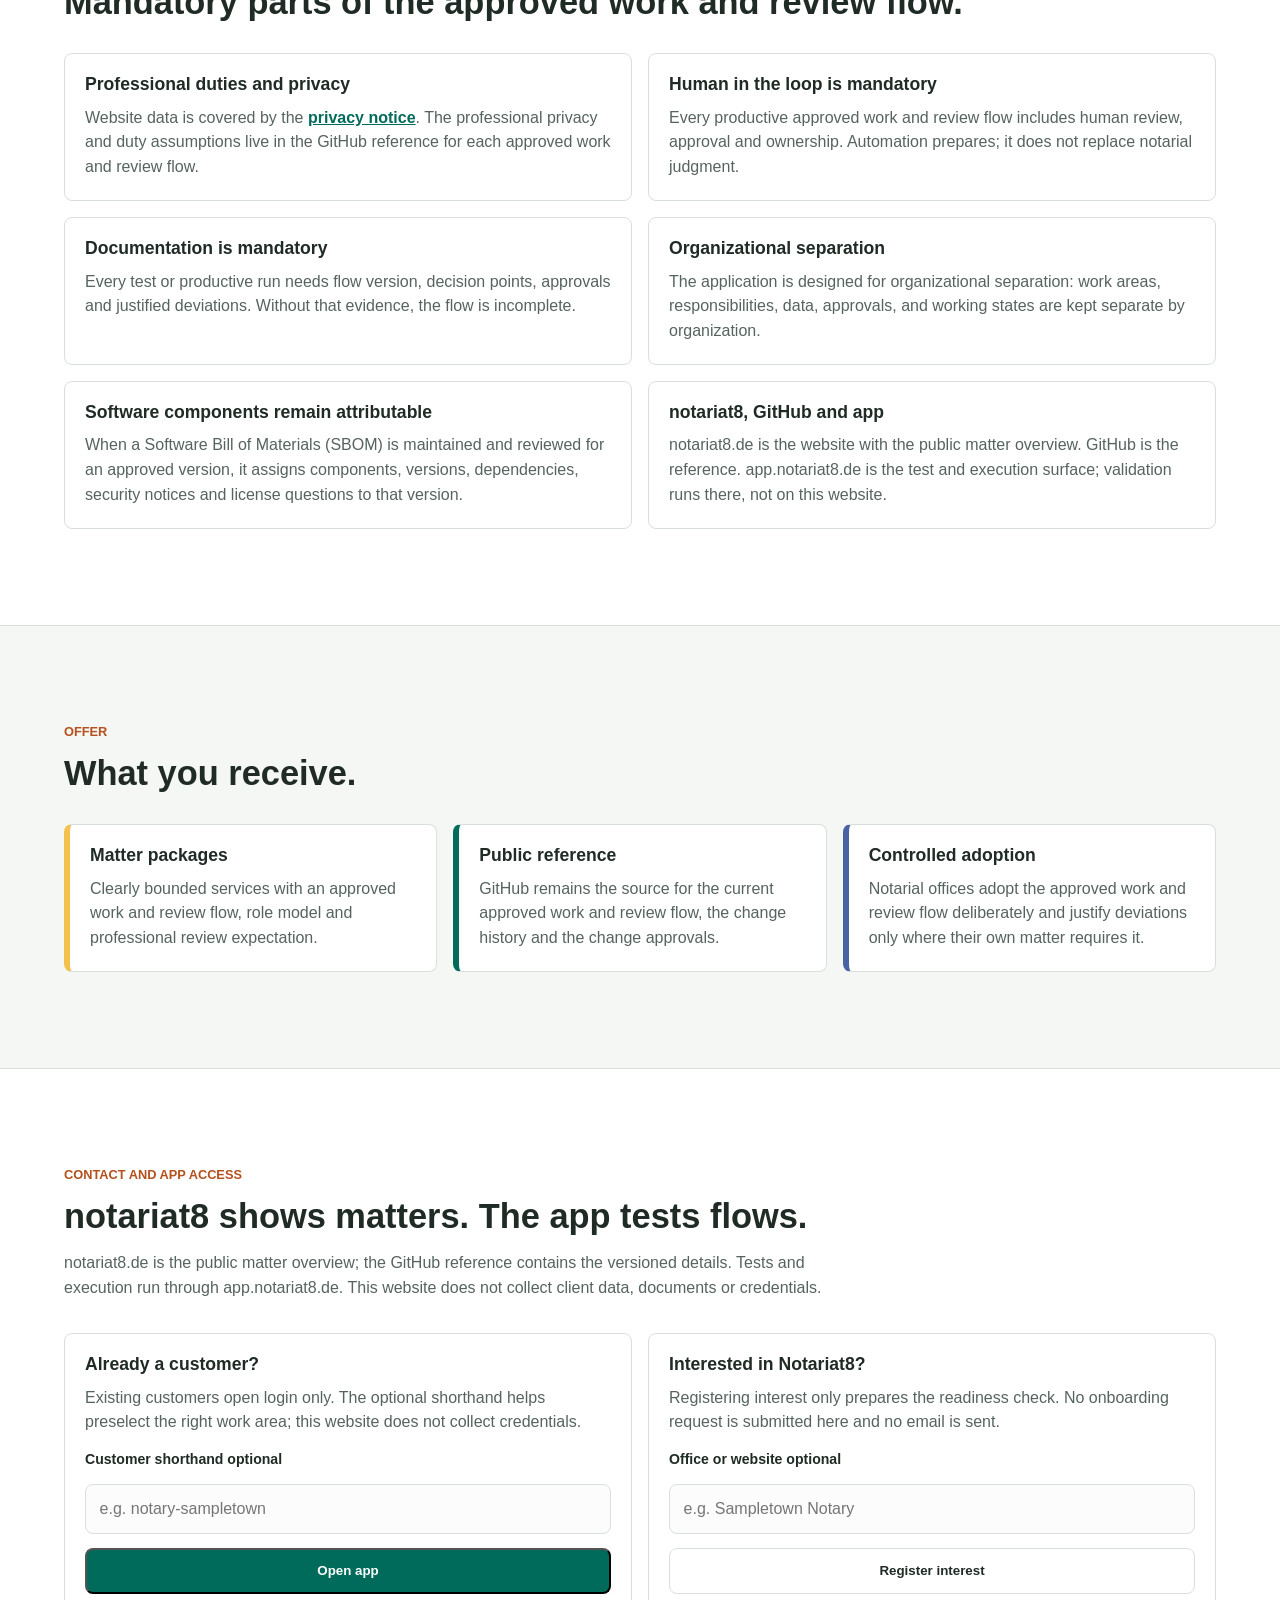
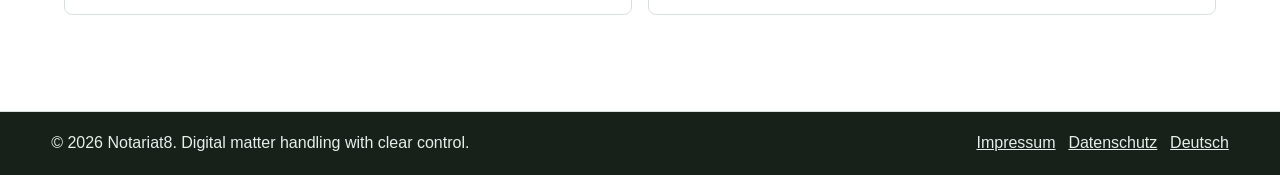
==== commit e6c00c98: "docs: tighten public filing wording (#38)" ====
--- a/en/index.html
+++ b/en/index.html
@@ -112,7 +112,7 @@
               <button class="usecase-tab is-active" type="button" role="tab" id="tab-en-immobilienkaufvertrag" aria-controls="panel-en-immobilienkaufvertrag" aria-selected="true" data-usecase-tab="en-immobilienkaufvertrag"><span>01</span>Real estate purchase agreement</button>
               <button class="usecase-tab" type="button" role="tab" id="tab-en-grundschuld-hypothekenbestellung" aria-controls="panel-en-grundschuld-hypothekenbestellung" aria-selected="false" data-usecase-tab="en-grundschuld-hypothekenbestellung"><span>02</span>Land charge / mortgage order</button>
               <button class="usecase-tab" type="button" role="tab" id="tab-en-online-gmbh-gruendung" aria-controls="panel-en-online-gmbh-gruendung" aria-selected="false" data-usecase-tab="en-online-gmbh-gruendung"><span>03</span>GmbH-/UG formation</button>
-              <button class="usecase-tab" type="button" role="tab" id="tab-en-handelsregisteranmeldung" aria-controls="panel-en-handelsregisteranmeldung" aria-selected="false" data-usecase-tab="en-handelsregisteranmeldung"><span>04</span>Commercial register filing</button>
+              <button class="usecase-tab" type="button" role="tab" id="tab-en-handelsregisteranmeldung" aria-controls="panel-en-handelsregisteranmeldung" aria-selected="false" data-usecase-tab="en-handelsregisteranmeldung"><span>04</span>Commercial register application</button>
               <button class="usecase-tab" type="button" role="tab" id="tab-en-unterschriftsbeglaubigung" aria-controls="panel-en-unterschriftsbeglaubigung" aria-selected="false" data-usecase-tab="en-unterschriftsbeglaubigung"><span>05</span>Signature certification</button>
               <button class="usecase-tab" type="button" role="tab" id="tab-en-testament-erbvertrag" aria-controls="panel-en-testament-erbvertrag" aria-selected="false" data-usecase-tab="en-testament-erbvertrag"><span>06</span>Will / inheritance contract</button>
               <button class="usecase-tab" type="button" role="tab" id="tab-en-erbscheinsantrag-nachlass" aria-controls="panel-en-erbscheinsantrag-nachlass" aria-selected="false" data-usecase-tab="en-erbscheinsantrag-nachlass"><span>07</span>Certificate of inheritance / estate</button>
@@ -147,13 +147,13 @@
             <article class="usecase-panel" role="tabpanel" id="panel-en-grundschuld-hypothekenbestellung" aria-labelledby="tab-en-grundschuld-hypothekenbestellung" data-usecase-panel="en-grundschuld-hypothekenbestellung" hidden>
               <p class="viewer-label">Approved work and review flow, only without client data</p>
               <h3>Land charge / mortgage order</h3>
-              <p>The flow combines land register context, lender requirements, draft, notarization and filing in one reviewable sequence.</p>
+              <p>The flow combines land register context, lender requirements, draft, notarization and filing preparation in one reviewable sequence.</p>
               <ol class="process-steps">
                 <li>Intake</li>
                 <li>Lender terms</li>
                 <li>Draft</li>
                 <li>Notarization</li>
-                <li>Filing</li>
+                <li>Preparation</li>
               </ol>
               <dl class="viewer-meta">
                 <div><dt>Status</dt><dd>Reference available</dd></div>
@@ -169,7 +169,7 @@
             <article class="usecase-panel" role="tabpanel" id="panel-en-online-gmbh-gruendung" aria-labelledby="tab-en-online-gmbh-gruendung" data-usecase-panel="en-online-gmbh-gruendung" hidden>
               <p class="viewer-label">Approved work and review flow, only without client data</p>
               <h3>GmbH-/UG formation</h3>
-              <p>The flow shows digital company formation with party intake, articles, notarization, register filing and evidence.</p>
+              <p>The flow shows digital company formation with party intake, articles, notarization, register path and evidence.</p>
               <ol class="process-steps">
                 <li>Parties</li>
                 <li>Articles</li>
@@ -190,8 +190,8 @@
             </article>
             <article class="usecase-panel" role="tabpanel" id="panel-en-handelsregisteranmeldung" aria-labelledby="tab-en-handelsregisteranmeldung" data-usecase-panel="en-handelsregisteranmeldung" hidden>
               <p class="viewer-label">Approved work and review flow, only without client data</p>
-              <h3>Commercial register filing</h3>
-              <p>The flow connects the filing basis, representation review, draft, signature and register submission.</p>
+              <h3>Commercial register application</h3>
+              <p>The flow connects the register basis, representation review, draft, signature and register path.</p>
               <ol class="process-steps">
                 <li>Trigger</li>
                 <li>Representation</li>
